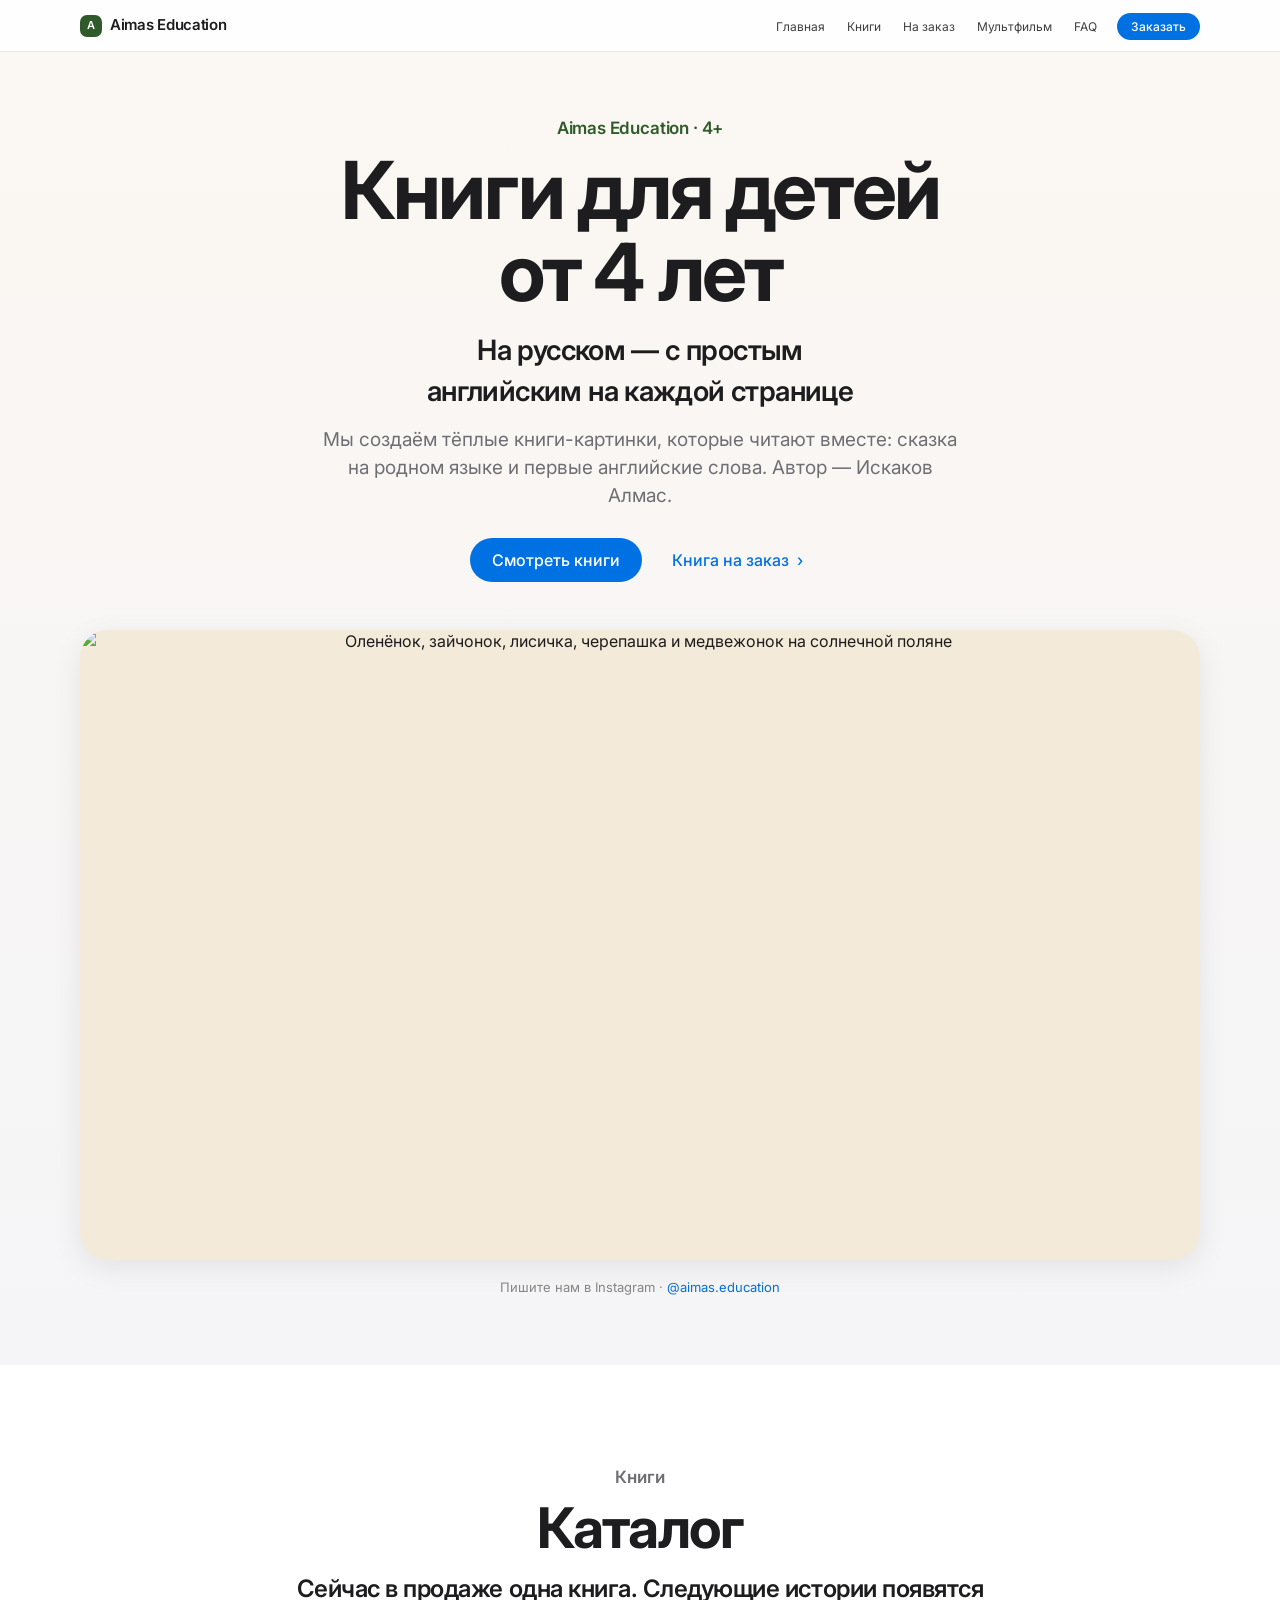
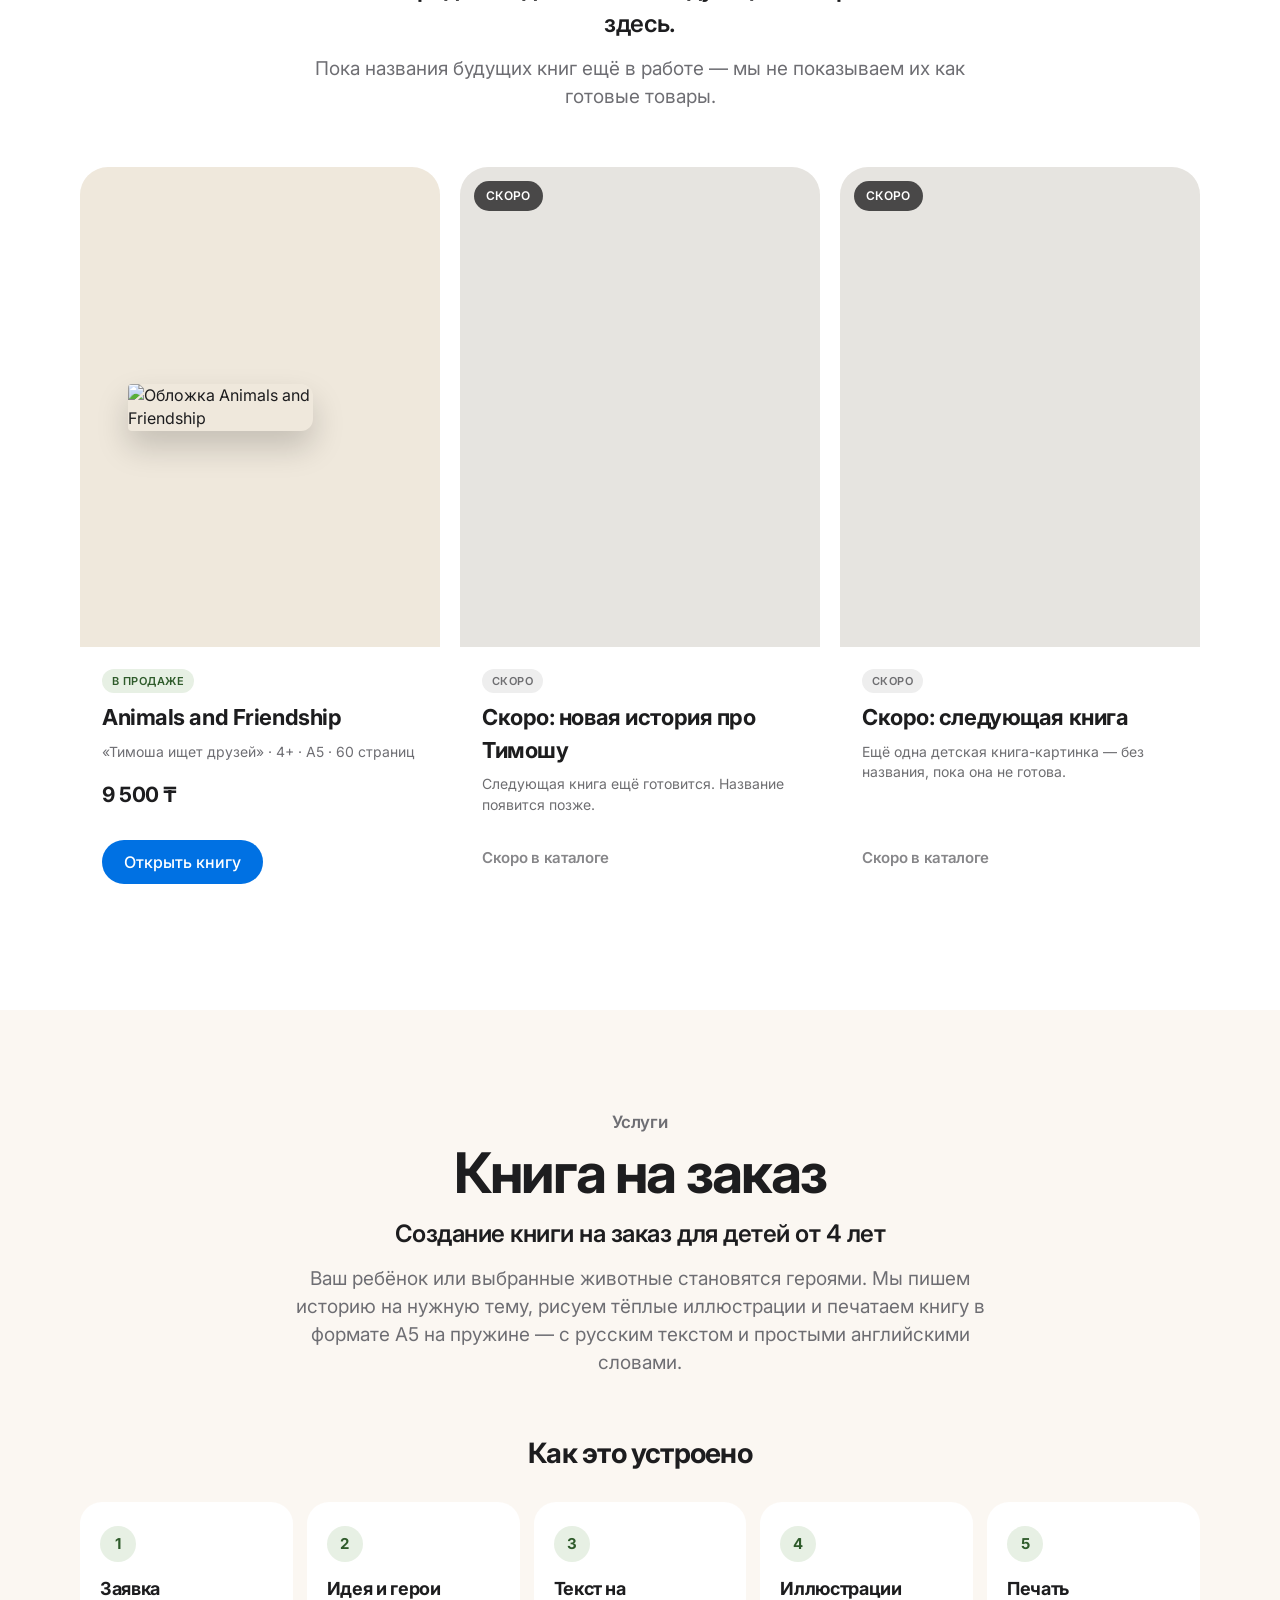
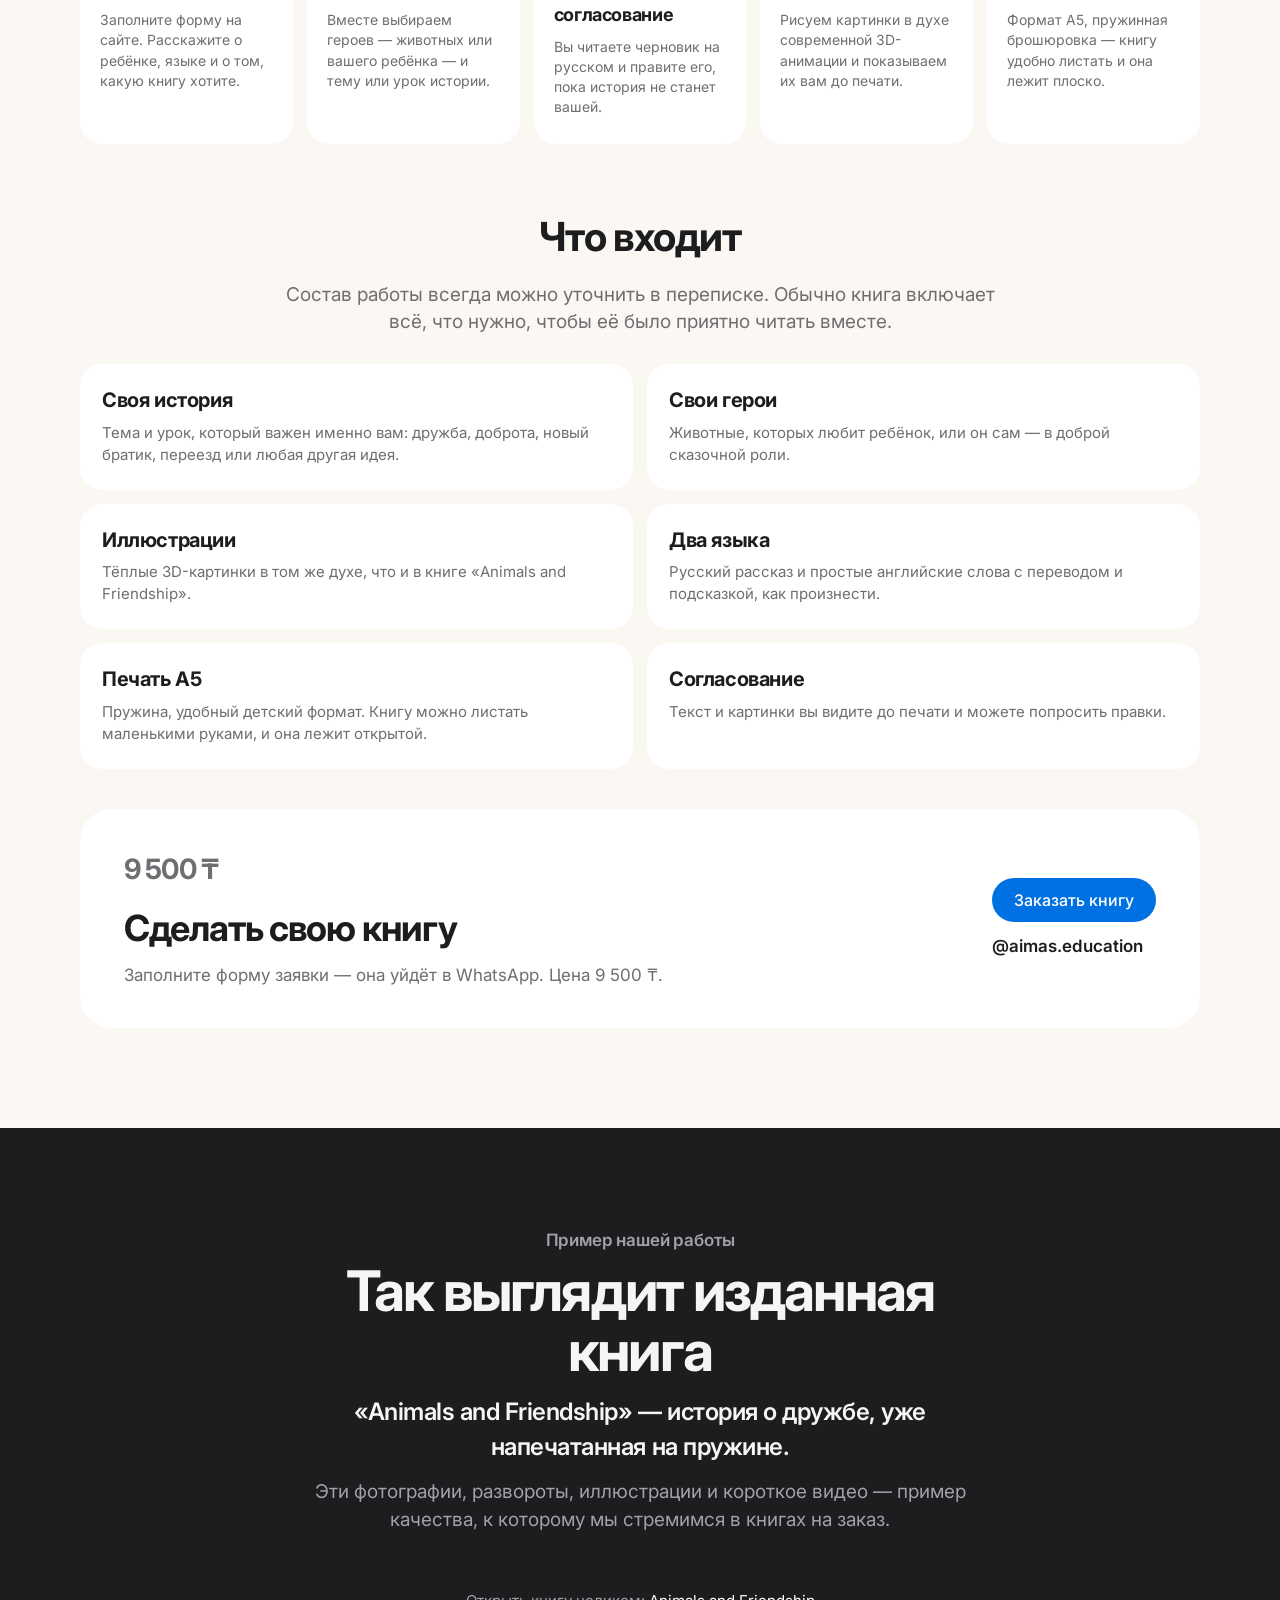
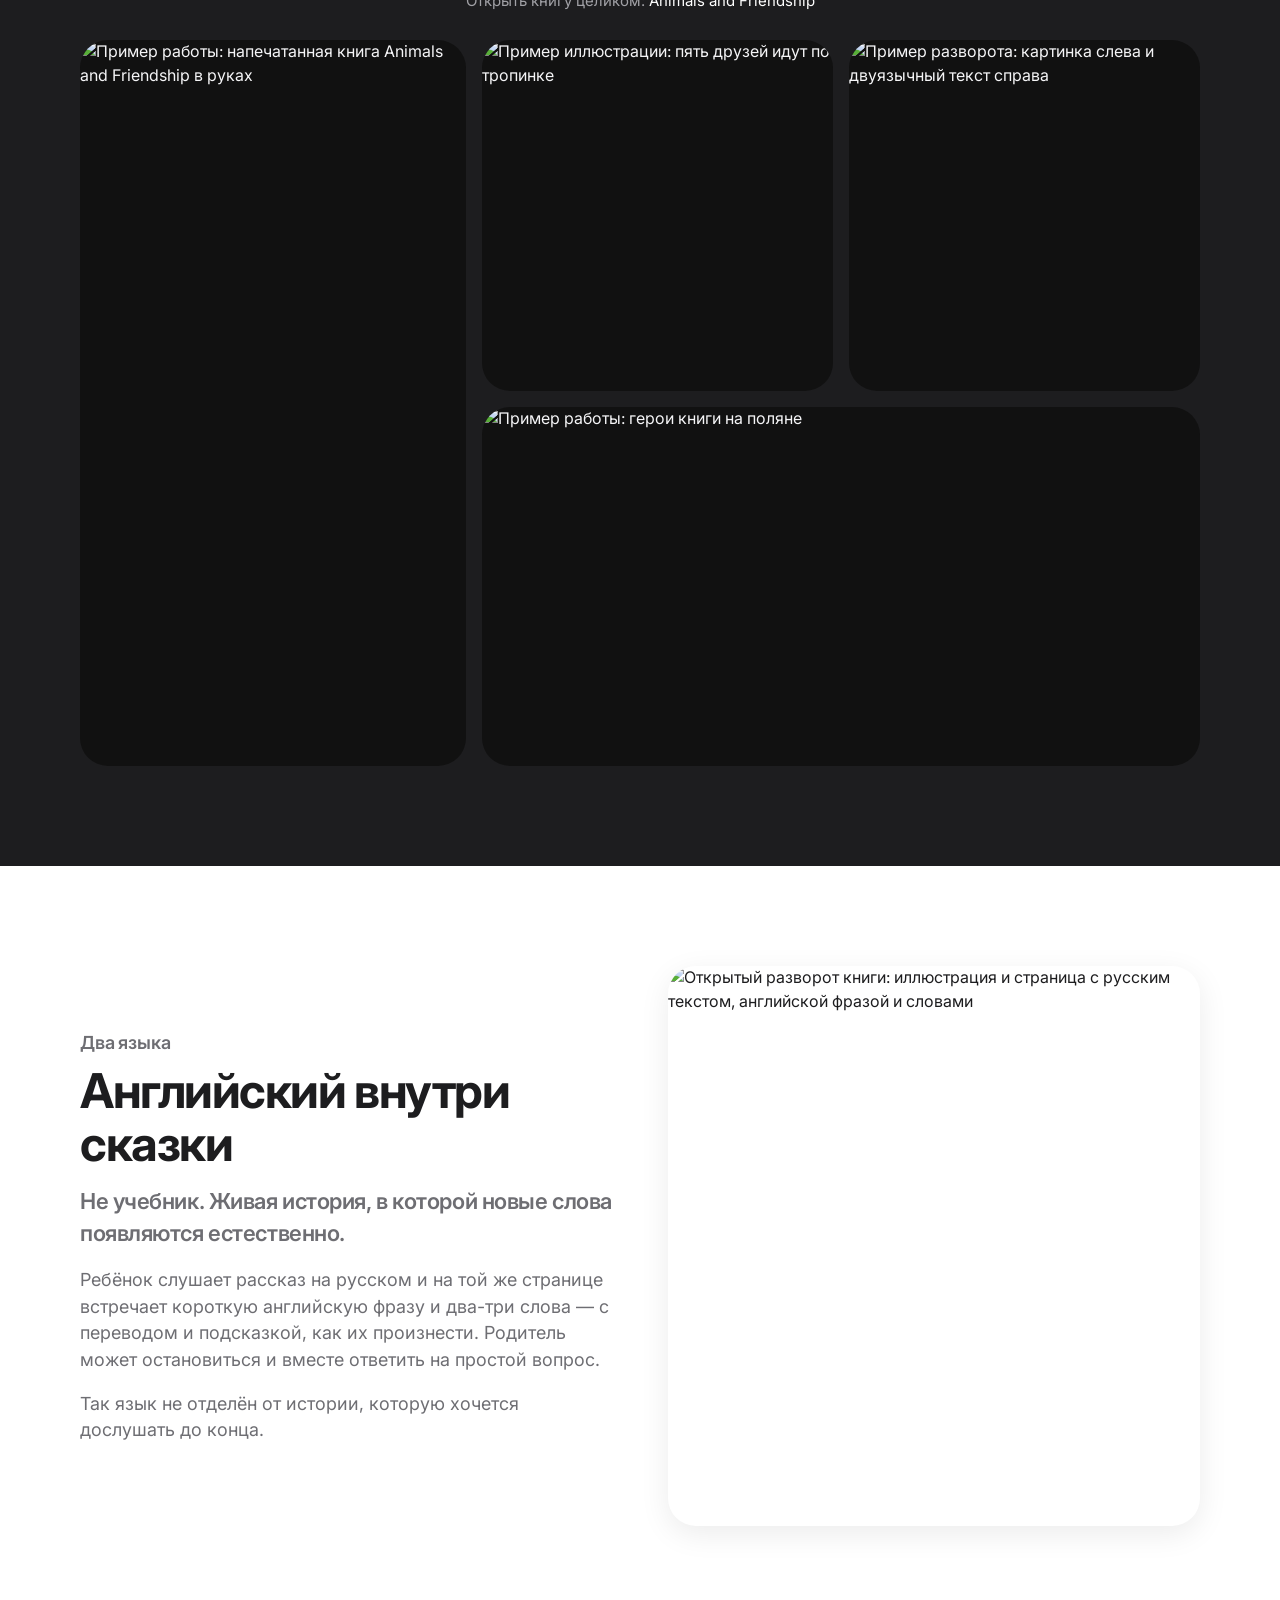
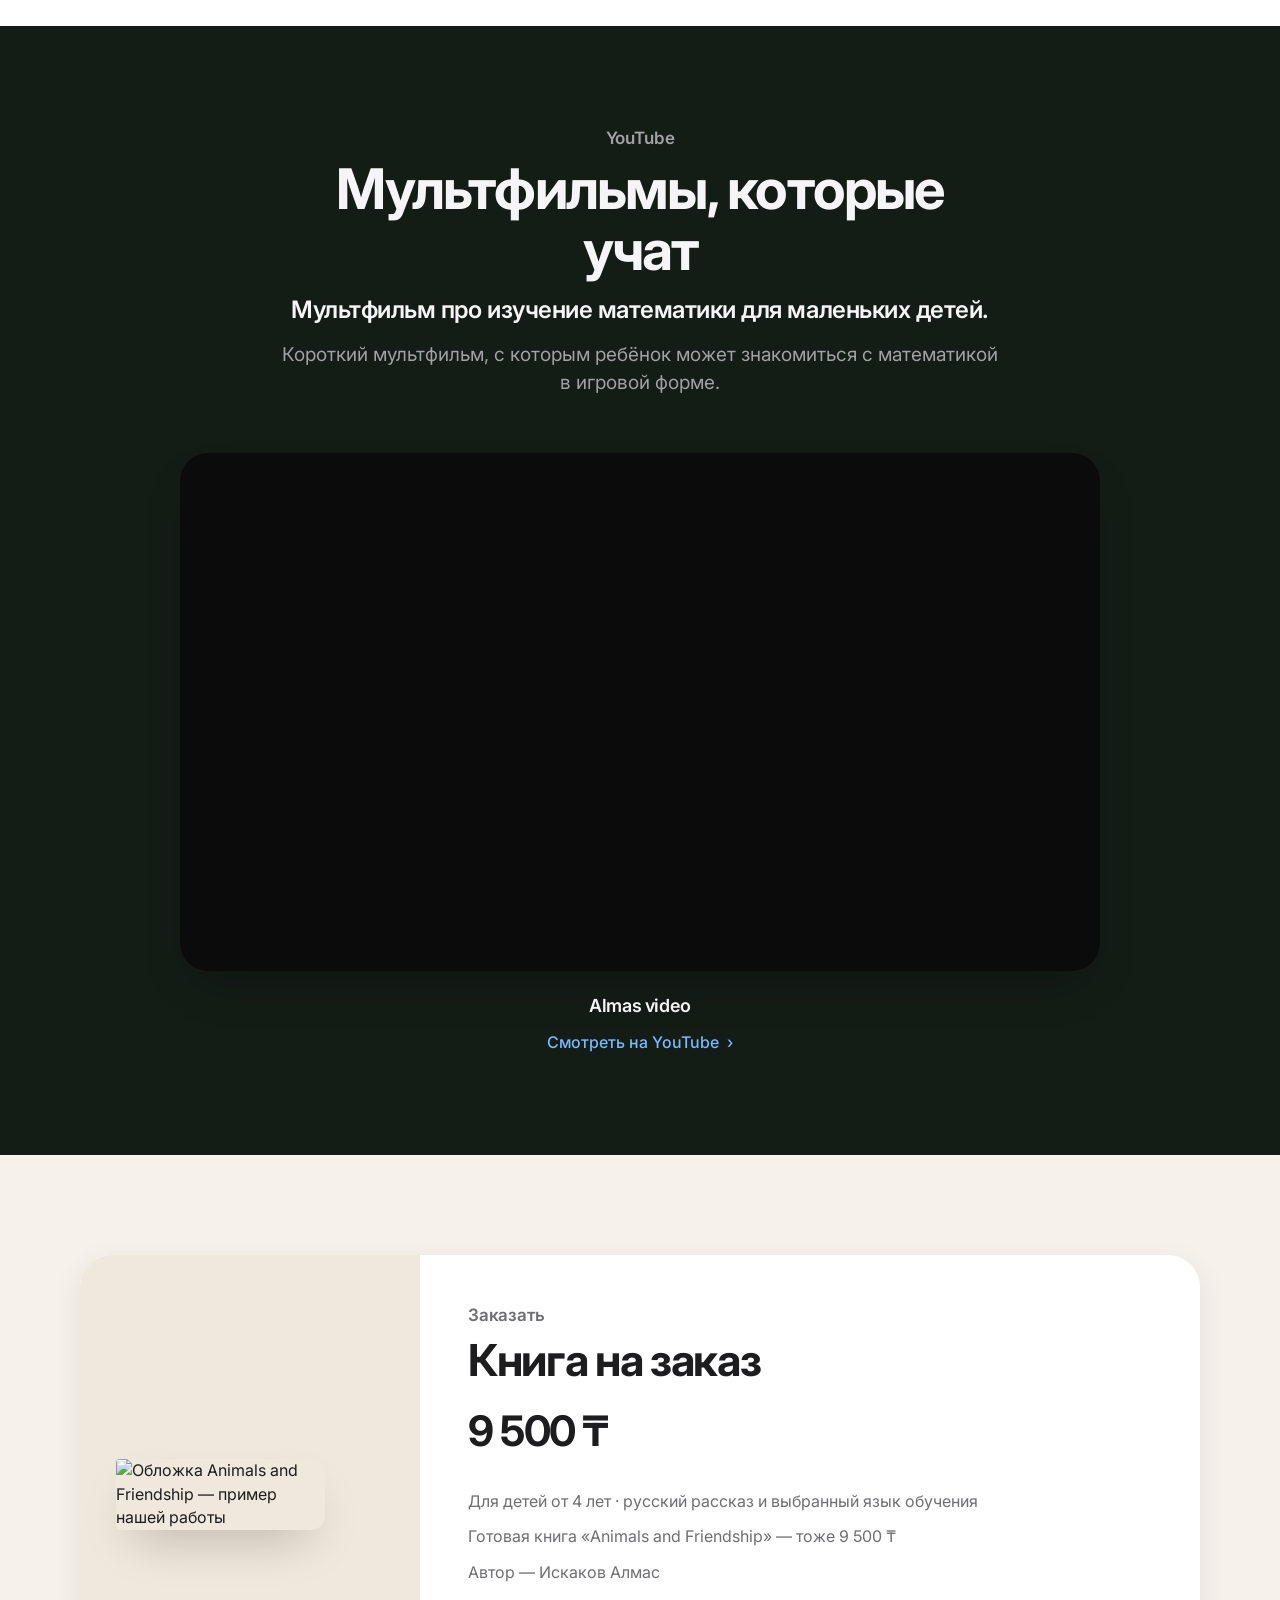
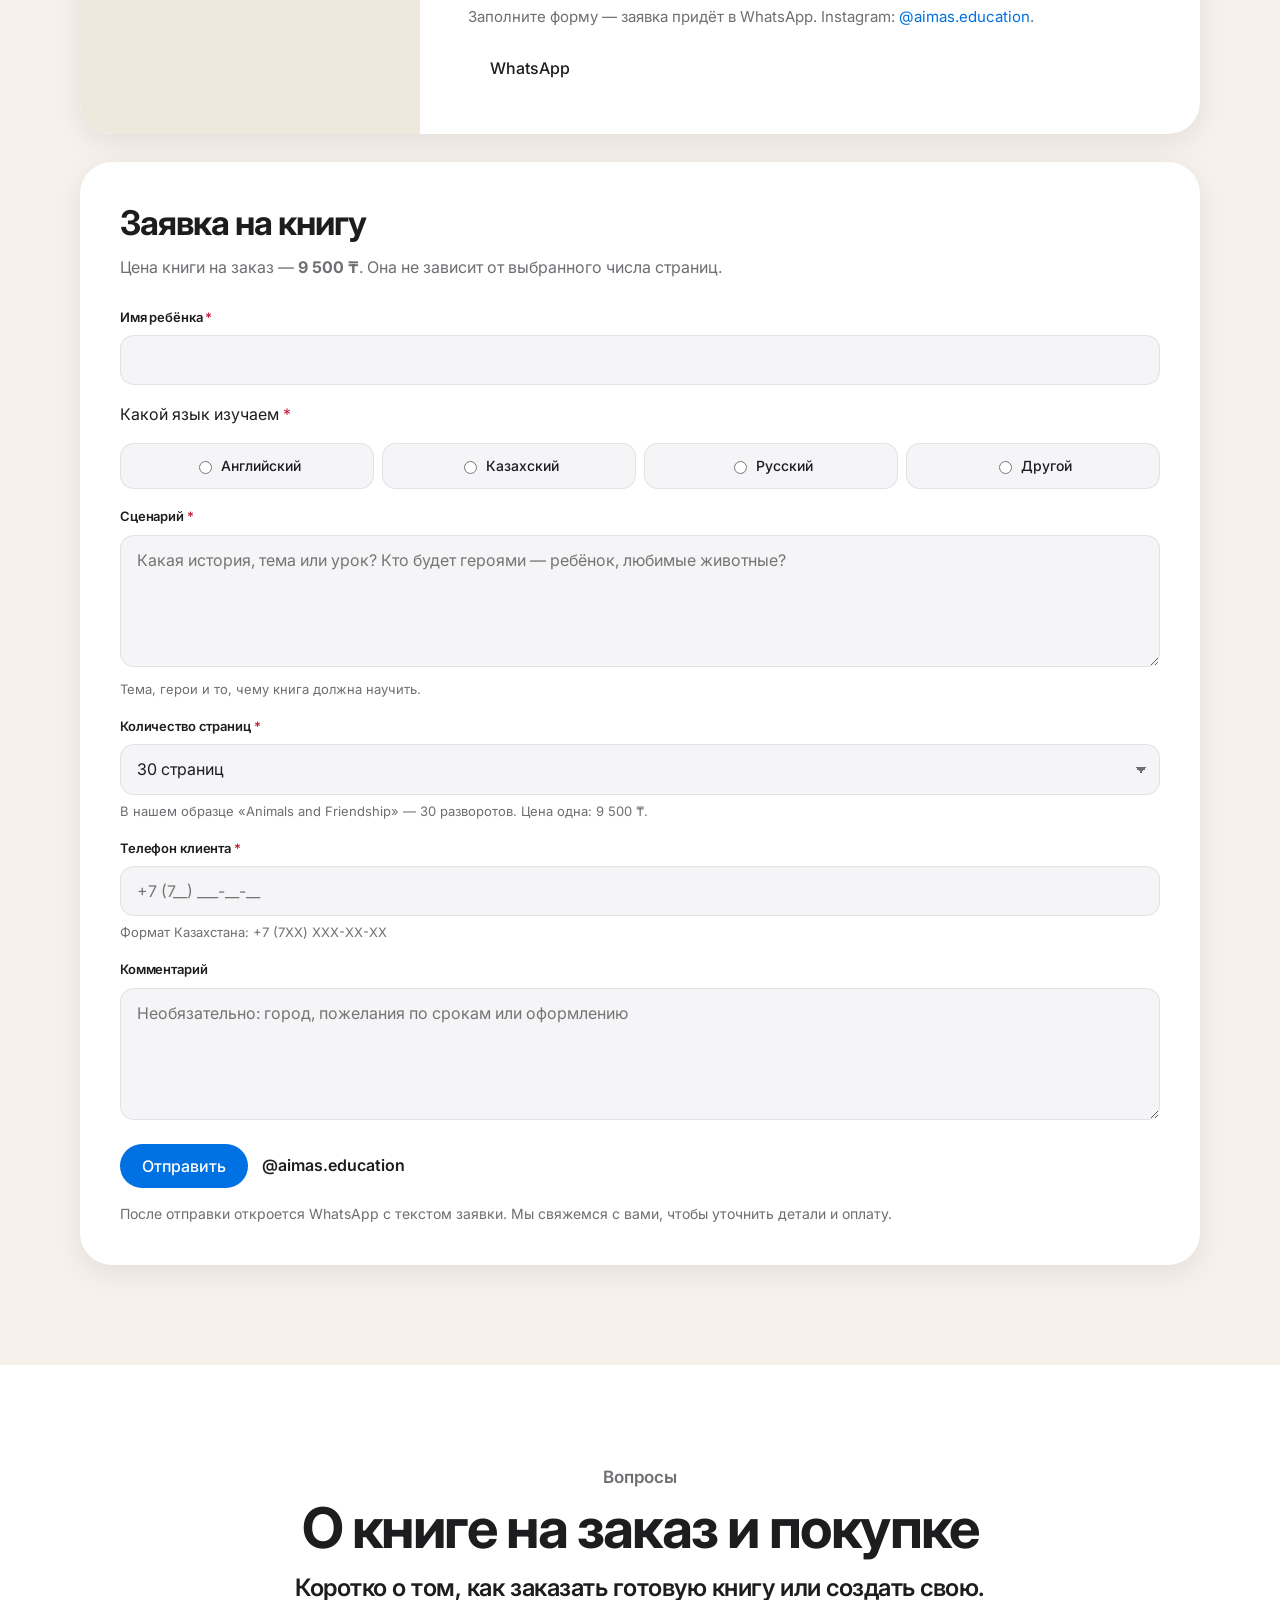
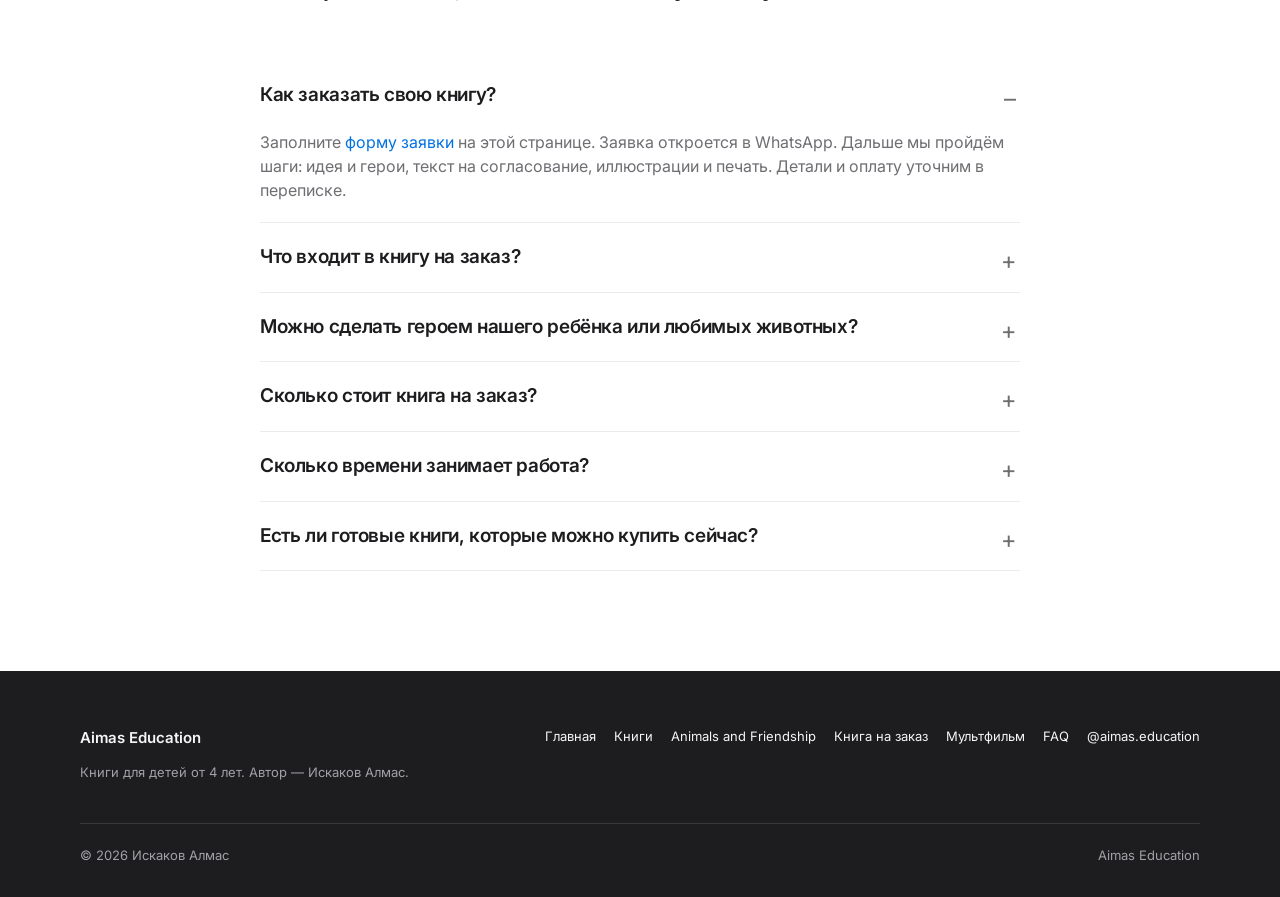
==== index.html @ 51f74dbb "Add site HTML, CSS, JS, README and .nojekyll" ====
<!DOCTYPE html>
<html lang="ru">
<head>
  <meta charset="utf-8">
  <meta name="viewport" content="width=device-width, initial-scale=1">
  <title>Aimas Education — книги для детей от 4 лет</title>
  <meta name="description" content="Aimas Education — детские книги-картинки на русском языке с простым английским. Готовая книга Animals and Friendship и создание книги на заказ для детей от 4 лет. Автор Искаков Алмас.">
  <meta property="og:title" content="Aimas Education — книги для детей от 4 лет">
  <meta property="og:description" content="Тёплые книги-картинки на русском с простыми английскими словами. Автор Искаков Алмас.">
  <meta property="og:image" content="assets/img/home-hero.jpg">
  <meta name="theme-color" content="#fbf7f2">
  <link rel="icon" href="assets/img/favicon-32.png" type="image/png">
  <link rel="apple-touch-icon" href="assets/img/apple-touch.jpg">
  <link rel="preconnect" href="https://fonts.googleapis.com">
  <link rel="preconnect" href="https://fonts.gstatic.com" crossorigin>
  <link href="https://fonts.googleapis.com/css2?family=Inter:wght@400;500;600;700&display=swap" rel="stylesheet">
  <link rel="stylesheet" href="css/styles.css">
</head>
<body class="page-home">
  <a class="skip" href="#main">К содержанию</a>

  <header class="nav" id="nav">
    <div class="nav-inner">
      <a class="logo" href="index.html">
        <span class="logo-mark" aria-hidden="true">A</span>
        Aimas Education
      </a>
      <button class="nav-toggle" type="button" aria-label="Открыть меню" aria-expanded="false">
        <span></span>
      </button>
      <ul class="nav-links">
        <li><a href="index.html">Главная</a></li>
        <li><a href="index.html#books">Книги</a></li>
        <li><a href="index.html#service">На заказ</a></li>
        <li><a href="index.html#cartoons">Мультфильм</a></li>
        <li><a href="index.html#faq">FAQ</a></li>
        <li><a class="nav-cta" href="#order">Заказать</a></li>
      </ul>
    </div>
  </header>

  <main id="main">
    <section class="hero home-hero" id="top">
      <p class="eyebrow">Aimas Education · 4+</p>
      <h1 class="home-hero-title">Книги для детей<br>от 4 лет</h1>
      <p class="hero-sub">На русском — с простым английским на каждой странице</p>
      <p class="hero-lede">
        Мы создаём тёплые книги-картинки, которые читают вместе: сказка на родном языке
        и первые английские слова. Автор — Искаков Алмас.
      </p>
      <div class="btn-row">
        <a class="btn btn-primary" href="#books">Смотреть книги</a>
        <a class="btn btn-ghost" href="#service">Книга на заказ</a>
      </div>
      <div class="home-hero-visual" id="char-video-wrap">
        <video id="video-chars" autoplay muted loop playsinline poster="assets/img/home-hero.jpg" aria-label="Герои наших книг" hidden>
          <source src="assets/video/characters-alive.mp4" type="video/mp4">
        </video>
        <div class="kenburns" id="fallback-chars">
          <picture>
            <source srcset="assets/img/home-hero.webp" type="image/webp">
            <img src="assets/img/home-hero.jpg" width="1600" height="900" alt="Оленёнок, зайчонок, лисичка, черепашка и медвежонок на солнечной поляне">
          </picture>
        </div>
      </div>
      <p class="hero-note">Пишите нам в Instagram · <a data-ig-profile href="https://www.instagram.com/aimas.education/"><span data-ig-handle>@aimas.education</span></a></p>
    </section>

    <section class="band band-white" id="books">
      <div class="wrap">
        <header class="block-head reveal">
          <p class="eyebrow">Книги</p>
          <h2>Каталог</h2>
          <p class="subhead">Сейчас в продаже одна книга. Следующие истории появятся здесь.</p>
          <p class="body">Пока названия будущих книг ещё в работе — мы не показываем их как готовые товары.</p>
        </header>
        <div class="catalog reveal">
          <article class="product">
            <a class="shot" href="books/animals-and-friendship/index.html">
              <picture>
                <source srcset="assets/img/cover-card.webp" type="image/webp">
                <img src="assets/img/cover-card.jpg" alt="Обложка Animals and Friendship">
              </picture>
            </a>
            <div class="info">
              <span class="badge">В продаже</span>
              <h3><a href="books/animals-and-friendship/index.html" style="color:inherit;text-decoration:none">Animals and Friendship</a></h3>
              <p class="muted">«Тимоша ищет друзей» · 4+ · A5 · 60 страниц</p>
              <p class="price" data-price>9 500 ₸</p>
              <a class="btn btn-primary" href="books/animals-and-friendship/index.html">Открыть книгу</a>
            </div>
          </article>
          <article class="product soon">
            <div class="shot">
              <picture>
                <source srcset="assets/img/pages/page_29.webp" type="image/webp">
                <img src="assets/img/pages/page_29.jpg" alt="">
              </picture>
              <span class="soon-stamp">Скоро</span>
            </div>
            <div class="info">
              <span class="badge">Скоро</span>
              <h3>Скоро: новая история про Тимошу</h3>
              <p class="muted">Следующая книга ещё готовится. Название появится позже.</p>
              <p class="price">Скоро в каталоге</p>
            </div>
          </article>
          <article class="product soon">
            <div class="shot">
              <picture>
                <source srcset="assets/img/pages/page_20.webp" type="image/webp">
                <img src="assets/img/pages/page_20.jpg" alt="">
              </picture>
              <span class="soon-stamp">Скоро</span>
            </div>
            <div class="info">
              <span class="badge">Скоро</span>
              <h3>Скоро: следующая книга</h3>
              <p class="muted">Ещё одна детская книга-картинка — без названия, пока она не готова.</p>
              <p class="price">Скоро в каталоге</p>
            </div>
          </article>
        </div>
      </div>
    </section>

    <section class="band band-cream" id="service">
      <div class="wrap">
        <header class="block-head reveal">
          <p class="eyebrow">Услуги</p>
          <h2>Книга на заказ</h2>
          <p class="subhead">Создание книги на заказ для детей от 4 лет</p>
          <p class="body">Ваш ребёнок или выбранные животные становятся героями. Мы пишем историю на нужную тему, рисуем тёплые иллюстрации и печатаем книгу в формате A5 на пружине — с русским текстом и простыми английскими словами.</p>
        </header>

        <h3 class="reveal" style="text-align:center;margin:0 0 28px;font-size:28px;letter-spacing:-.028em">Как это устроено</h3>
        <ol class="steps reveal">
          <li>
            <span class="num">1</span>
            <h3>Заявка</h3>
            <p>Заполните форму на сайте. Расскажите о ребёнке, языке и о том, какую книгу хотите.</p>
          </li>
          <li>
            <span class="num">2</span>
            <h3>Идея и герои</h3>
            <p>Вместе выбираем героев — животных или вашего ребёнка — и тему или урок истории.</p>
          </li>
          <li>
            <span class="num">3</span>
            <h3>Текст на согласование</h3>
            <p>Вы читаете черновик на русском и правите его, пока история не станет вашей.</p>
          </li>
          <li>
            <span class="num">4</span>
            <h3>Иллюстрации</h3>
            <p>Рисуем картинки в духе современной 3D-анимации и показываем их вам до печати.</p>
          </li>
          <li>
            <span class="num">5</span>
            <h3>Печать</h3>
            <p>Формат A5, пружинная брошюровка — книгу удобно листать и она лежит плоско.</p>
          </li>
        </ol>

        <header class="block-head reveal" style="margin-top:64px;margin-bottom:28px">
          <h3 style="margin:0;font-size:clamp(28px,4vw,40px);letter-spacing:-.03em">Что входит</h3>
          <p class="body">Состав работы всегда можно уточнить в переписке. Обычно книга включает всё, что нужно, чтобы её было приятно читать вместе.</p>
        </header>
        <div class="included reveal">
          <article>
            <h3>Своя история</h3>
            <p>Тема и урок, который важен именно вам: дружба, доброта, новый братик, переезд или любая другая идея.</p>
          </article>
          <article>
            <h3>Свои герои</h3>
            <p>Животные, которых любит ребёнок, или он сам — в доброй сказочной роли.</p>
          </article>
          <article>
            <h3>Иллюстрации</h3>
            <p>Тёплые 3D-картинки в том же духе, что и в книге «Animals and Friendship».</p>
          </article>
          <article>
            <h3>Два языка</h3>
            <p>Русский рассказ и простые английские слова с переводом и подсказкой, как произнести.</p>
          </article>
          <article>
            <h3>Печать A5</h3>
            <p>Пружина, удобный детский формат. Книгу можно листать маленькими руками, и она лежит открытой.</p>
          </article>
          <article>
            <h3>Согласование</h3>
            <p>Текст и картинки вы видите до печати и можете попросить правки.</p>
          </article>
        </div>

        <div class="service-cta reveal">
          <div>
            <p class="price" data-custom-price>9 500 ₸</p>
            <h3>Сделать свою книгу</h3>
            <p>Заполните форму заявки — она уйдёт в WhatsApp. Цена <span data-custom-price>9 500 ₸</span>.</p>
          </div>
          <div>
            <a class="btn btn-primary" href="#order">Заказать книгу</a>
            <p class="handle-note" style="margin-top:12px">
              <a class="ig-handle" data-ig-profile href="https://www.instagram.com/aimas.education/"><span data-ig-handle>@aimas.education</span></a>
            </p>
          </div>
        </div>
      </div>
    </section>

    <section class="band band-dark" id="examples">
      <div class="wrap">
        <header class="block-head reveal">
          <p class="eyebrow">Пример нашей работы</p>
          <h2>Так выглядит изданная книга</h2>
          <p class="subhead">«Animals and Friendship» — история о дружбе, уже напечатанная на пружине.</p>
          <p class="body">Эти фотографии, развороты, иллюстрации и короткое видео — пример качества, к которому мы стремимся в книгах на заказ.</p>
        </header>
        <p class="example-note reveal">
          Открыть книгу целиком:
          <a href="books/animals-and-friendship/index.html">Animals and Friendship</a>
        </p>
        <div class="work-grid reveal">
          <figure class="tall">
            <picture>
              <source srcset="assets/img/photos/printed-cover.webp" type="image/webp">
              <img src="assets/img/photos/printed-cover.jpg" alt="Пример работы: напечатанная книга Animals and Friendship в руках">
            </picture>
          </figure>
          <figure class="sq">
            <picture>
              <source srcset="assets/img/pages/page_14.webp" type="image/webp">
              <img src="assets/img/pages/page_14.jpg" alt="Пример иллюстрации: пять друзей идут по тропинке">
            </picture>
          </figure>
          <figure class="sq">
            <picture>
              <source srcset="assets/img/spreads/spread_13.webp" type="image/webp">
              <img src="assets/img/spreads/spread_13.jpg" alt="Пример разворота: картинка слева и двуязычный текст справа">
            </picture>
          </figure>
          <figure class="wide">
            <video id="video-friends" autoplay muted loop playsinline poster="assets/img/pages/page_30.jpg" aria-label="Пример ожившей иллюстрации" hidden>
              <source src="assets/video/friends-wave.mp4" type="video/mp4">
            </video>
            <div class="kenburns" id="fallback-friends">
              <picture>
                <source srcset="assets/img/home-hero.webp" type="image/webp">
                <img src="assets/img/home-hero.jpg" alt="Пример работы: герои книги на поляне">
              </picture>
            </div>
          </figure>
        </div>
      </div>
    </section>

    <section class="band band-white" id="why">
      <div class="wrap split">
        <div class="split-copy reveal">
          <p class="eyebrow">Два языка</p>
          <h2>Английский внутри сказки</h2>
          <p class="subhead">Не учебник. Живая история, в которой новые слова появляются естественно.</p>
          <p>Ребёнок слушает рассказ на русском и на той же странице встречает короткую английскую фразу и два-три слова — с переводом и подсказкой, как их произнести. Родитель может остановиться и вместе ответить на простой вопрос.</p>
          <p>Так язык не отделён от истории, которую хочется дослушать до конца.</p>
        </div>
        <div class="split-visual reveal">
          <picture>
            <source srcset="assets/img/photos/printed-spread.webp" type="image/webp">
            <img src="assets/img/photos/printed-spread.jpg" alt="Открытый разворот книги: иллюстрация и страница с русским текстом, английской фразой и словами">
          </picture>
        </div>
      </div>
    </section>


    <section class="band band-forest" id="cartoons">
      <div class="wrap">
        <header class="block-head reveal">
          <p class="eyebrow">YouTube</p>
          <h2>Мультфильмы, которые учат</h2>
          <p class="subhead">Мультфильм про изучение математики для маленьких детей.</p>
          <p class="body">Короткий мультфильм, с которым ребёнок может знакомиться с математикой в игровой форме.</p>
        </header>
        <div class="yt-frame reveal">
          <iframe
            src="https://www.youtube-nocookie.com/embed/2NZHLDXP0JY"
            title="Almas video"
            allow="accelerometer; autoplay; clipboard-write; encrypted-media; gyroscope; picture-in-picture; web-share"
            allowfullscreen
            loading="lazy"
            referrerpolicy="strict-origin-when-cross-origin"></iframe>
        </div>
        <div class="yt-under reveal">
          <p class="yt-title">Almas video</p>
          <a class="btn btn-ghost" href="https://www.youtube.com/watch?v=2NZHLDXP0JY" target="_blank" rel="noopener noreferrer">Смотреть на YouTube</a>
        </div>
      </div>
    </section>

    <section class="band band-warm" id="order">
      <div class="wrap">
        <div class="order-card reveal">
          <div class="order-cover">
            <picture>
              <source srcset="assets/img/cover.webp" type="image/webp">
              <img src="assets/img/cover.jpg" alt="Обложка Animals and Friendship — пример нашей работы">
            </picture>
          </div>
          <div class="order-body">
            <p class="eyebrow">Заказать</p>
            <h2>Книга на заказ</h2>
            <p class="order-price" data-custom-price>9 500 ₸</p>
            <ul class="order-list">
              <li>Для детей от 4 лет · русский рассказ и выбранный язык обучения</li>
              <li>Готовая книга «Animals and Friendship» — тоже <span data-price>9 500 ₸</span></li>
              <li>Автор — Искаков Алмас</li>
            </ul>
            <p class="handle-note">Заполните форму — заявка придёт в WhatsApp. Instagram: <a data-ig-profile href="https://www.instagram.com/aimas.education/"><span data-ig-handle>@aimas.education</span></a>.</p>
            <div class="opt-contacts" id="opt-contacts"></div>
          </div>
        </div>

        <form class="order-form reveal" id="order-form" novalidate>
          <div class="form-head">
            <h3>Заявка на книгу</h3>
            <p>Цена книги на заказ — <strong data-custom-price>9 500 ₸</strong>. Она не зависит от выбранного числа страниц.</p>
          </div>

          <div class="field">
            <label class="lbl" for="order-child">Имя ребёнка <span class="req">*</span></label>
            <input id="order-child" name="child" type="text" autocomplete="name" required>
            <p class="err">Укажите имя ребёнка</p>
          </div>

          <div class="field">
            <p class="lbl" id="lang-label">Какой язык изучаем <span class="req">*</span></p>
            <div class="lang-opts" role="radiogroup" aria-labelledby="lang-label">
              <label><input type="radio" name="language" value="Английский" required> Английский</label>
              <label><input type="radio" name="language" value="Казахский"> Казахский</label>
              <label><input type="radio" name="language" value="Русский"> Русский</label>
              <label><input type="radio" name="language" value="Другой"> Другой</label>
            </div>
            <p class="err">Выберите язык</p>
            <div id="lang-other-wrap" class="field" style="margin:10px 0 0">
              <label class="lbl" for="order-lang-other">Какой именно язык <span class="req">*</span></label>
              <input id="order-lang-other" name="language_other" type="text">
              <p class="err">Напишите, какой язык изучаем</p>
            </div>
          </div>

          <div class="field">
            <label class="lbl" for="order-script">Сценарий <span class="req">*</span></label>
            <textarea id="order-script" name="script" required placeholder="Какая история, тема или урок? Кто будет героями — ребёнок, любимые животные?"></textarea>
            <p class="hint">Тема, герои и то, чему книга должна научить.</p>
            <p class="err">Расскажите, какую историю вы хотите</p>
          </div>

          <div class="field">
            <label class="lbl" for="order-pages">Количество страниц <span class="req">*</span></label>
            <select id="order-pages" name="pages" required>
              <option value="" disabled>Выберите</option>
              <option value="20">20 страниц</option>
              <option value="30" selected>30 страниц</option>
              <option value="40">40 страниц</option>
            </select>
            <p class="hint">В нашем образце «Animals and Friendship» — 30 разворотов. Цена одна: <span data-custom-price>9 500 ₸</span>.</p>
            <p class="err">Выберите количество страниц</p>
          </div>

          <div class="field">
            <label class="lbl" for="order-phone">Телефон клиента <span class="req">*</span></label>
            <input id="order-phone" name="phone" type="tel" inputmode="tel" autocomplete="tel" placeholder="+7 (7__) ___-__-__" required>
            <p class="hint">Формат Казахстана: +7 (7XX) XXX-XX-XX</p>
            <p class="err">Введите номер в формате +7 (7XX) XXX-XX-XX</p>
          </div>

          <div class="field">
            <label class="lbl" for="order-notes">Комментарий</label>
            <textarea id="order-notes" name="notes" placeholder="Необязательно: город, пожелания по срокам или оформлению"></textarea>
          </div>

          <div class="form-actions">
            <button class="btn btn-primary" type="submit">Отправить</button>
            <a class="ig-handle" data-ig-profile href="https://www.instagram.com/aimas.education/"><span data-ig-handle>@aimas.education</span></a>
          </div>
          <p class="form-note">После отправки откроется WhatsApp с текстом заявки. Мы свяжемся с вами, чтобы уточнить детали и оплату.</p>
        </form>

      </div>
    </section>

    <section class="band band-white" id="faq">
      <div class="wrap">
        <header class="block-head reveal">
          <p class="eyebrow">Вопросы</p>
          <h2>О книге на заказ и покупке</h2>
          <p class="subhead">Коротко о том, как заказать готовую книгу или создать свою.</p>
        </header>
        <div class="faq reveal">
          <div class="faq-item" open>
            <button type="button">Как заказать свою книгу?</button>
            <div class="ans">Заполните <a href="#order">форму заявки</a> на этой странице. Заявка откроется в WhatsApp. Дальше мы пройдём шаги: идея и герои, текст на согласование, иллюстрации и печать. Детали и оплату уточним в переписке.</div>
          </div>
          <div class="faq-item">
            <button type="button">Что входит в книгу на заказ?</button>
            <div class="ans">История на выбранную тему, герои по вашему желанию, иллюстрации в духе современной 3D-анимации, русский текст с простыми английскими словами и печать в формате A5 на пружине. Точный состав работы уточним в переписке.</div>
          </div>
          <div class="faq-item">
            <button type="button">Можно сделать героем нашего ребёнка или любимых животных?</button>
            <div class="ans">Да. Героями могут быть выбранные животные или сам ребёнок — в доброй сказочной роли. Тему и урок истории тоже выбираете вы.</div>
          </div>
          <div class="faq-item">
            <button type="button">Сколько стоит книга на заказ?</button>
            <div class="ans">Книга на заказ стоит <span data-custom-price>9 500 ₸</span>. Готовая книга «Animals and Friendship» — тоже <span data-price>9 500 ₸</span>.</div>
          </div>
          <div class="faq-item">
            <button type="button">Сколько времени занимает работа?</button>
            <div class="ans">Сроки зависят от истории и количества иллюстраций. Мы не называем общую цифру заранее — обсудим их в переписке, когда будет понятна заявка.</div>
          </div>
          <div class="faq-item">
            <button type="button">Есть ли готовые книги, которые можно купить сейчас?</button>
            <div class="ans">Да. Сейчас в продаже «Animals and Friendship» / «Тимоша ищет друзей» — <span data-price>9 500 ₸</span>. Это двуязычная книга-картинка для детей от 4 лет. <a href="books/animals-and-friendship/index.html">Открыть страницу книги</a>.</div>
          </div>
        </div>
      </div>
    </section>
  </main>

  <footer class="footer">
    <div class="wrap">
      <div class="footer-top">
        <div>
          <div class="footer-brand">Aimas Education</div>
          <p>Книги для детей от 4 лет. Автор — Искаков Алмас.</p>
        </div>
        <nav>
          <a href="index.html">Главная</a>
          <a href="index.html#books">Книги</a>
          <a href="books/animals-and-friendship/index.html">Animals and Friendship</a>
          <a href="index.html#service">Книга на заказ</a>
          <a href="index.html#cartoons">Мультфильм</a>
          <a href="index.html#faq">FAQ</a>
          <a data-ig-profile href="https://www.instagram.com/aimas.education/"><span data-ig-handle>@aimas.education</span></a>
        </nav>
      </div>
      <div class="footer-bottom">
        <span>© 2026 Искаков Алмас</span>
        <span>Aimas Education</span>
      </div>
    </div>
  </footer>

  <div class="buybar">
    <div>
      <span class="s">Книга на заказ</span>
      <span class="p" data-custom-price>9 500 ₸</span>
    </div>
    <a class="btn btn-primary" href="#order">Заказать</a>
  </div>

  <script src="js/main.js"></script>
</body>
</html>
---- css/styles.css ----
/* Animals and Friendship — Almas Books
   Apple-inspired editorial layout */

:root {
  --bg: #f5f5f7;
  --bg-white: #ffffff;
  --bg-warm: #f6f1ea;
  --bg-cream: #fbf7f2;
  --bg-dark: #1d1d1f;
  --bg-forest: #141c16;
  --bg-elev: #2a2a2d;
  --text: #1d1d1f;
  --text-2: #6e6e73;
  --text-3: #86868b;
  --inv: #f5f5f7;
  --inv-2: #a1a1a6;
  --blue: #0071e3;
  --blue-h: #0077ed;
  --green: #2f5b2b;
  --green-soft: #e7f0e4;
  --terra: #b4532a;
  --gold: #c4923a;
  --line: rgba(0,0,0,.08);
  --line-inv: rgba(255,255,255,.12);
  --shadow: 0 22px 50px -18px rgba(0,0,0,.28);
  --shadow-soft: 0 8px 30px rgba(0,0,0,.08);
  --r-xl: 28px;
  --r-l: 22px;
  --r-m: 16px;
  --nav-h: 52px;
  --wrap: 1120px;
  --wrap-n: 980px;
  --font: -apple-system, BlinkMacSystemFont, "Inter", "Segoe UI", Roboto, Helvetica, Arial, sans-serif;
  --ease: cubic-bezier(.22,1,.36,1);
}

*, *::before, *::after { box-sizing: border-box; }
html { scroll-behavior: smooth; scroll-padding-top: calc(var(--nav-h) + 10px); }
@media (prefers-reduced-motion: reduce) {
  html { scroll-behavior: auto; }
  .reveal { opacity: 1 !important; transform: none !important; transition: none !important; }
  .kenburns img { animation: none !important; }
}
html, body { margin: 0; padding: 0; }
body {
  font-family: var(--font);
  color: var(--text);
  background: var(--bg);
  line-height: 1.47;
  -webkit-font-smoothing: antialiased;
  text-rendering: optimizeLegibility;
}
img, video { max-width: 100%; display: block; }
button, a { -webkit-tap-highlight-color: transparent; }
a { color: var(--blue); text-decoration: none; }
a:hover { text-decoration: underline; }

.skip {
  position: absolute; left: -999px; top: 0;
  background: #000; color: #fff; padding: 8px 16px; z-index: 200;
}
.skip:focus { left: 12px; top: 12px; }

.wrap {
  width: min(var(--wrap), calc(100% - 40px));
  margin: 0 auto;
}
.wrap-n { width: min(var(--wrap-n), calc(100% - 40px)); margin: 0 auto; }

/* ---------- Nav ---------- */
.nav {
  position: sticky; top: 0; z-index: 50;
  height: var(--nav-h);
  display: flex; align-items: center;
  backdrop-filter: saturate(180%) blur(20px);
  -webkit-backdrop-filter: saturate(180%) blur(20px);
  background: rgba(255,255,255,.86);
  border-bottom: 1px solid var(--line);
}
.nav-inner {
  width: min(1120px, calc(100% - 32px));
  margin: 0 auto;
  display: flex; align-items: center; gap: 18px;
}
.logo {
  display: flex; align-items: center; gap: 8px;
  color: var(--text); text-decoration: none; font-weight: 600;
  letter-spacing: -.02em; font-size: 15px;
}
.logo:hover { text-decoration: none; opacity: .7; }
.logo-mark {
  width: 22px; height: 22px; border-radius: 7px;
  background: var(--green); color: #fff;
  display: grid; place-items: center; font-size: 11px;
}
.nav-links {
  display: flex; align-items: center; gap: 2px;
  margin-left: auto; list-style: none; padding: 0;
}
.nav-links a {
  color: var(--text); text-decoration: none;
  font-size: 12px; padding: 6px 10px; border-radius: 980px;
  opacity: .85;
}
.nav-links a:hover { background: rgba(0,0,0,.05); text-decoration: none; opacity: 1; }
.nav-cta {
  margin-left: 8px;
  background: var(--blue); color: #fff !important;
  padding: 6px 14px !important; font-weight: 500;
  opacity: 1 !important;
}
.nav-cta:hover { background: var(--blue-h); }
.nav-toggle {
  display: none; margin-left: auto;
  width: 36px; height: 36px; border: 0; background: transparent;
  border-radius: 10px; cursor: pointer;
}
.nav-toggle span, .nav-toggle span::before, .nav-toggle span::after {
  display: block; width: 16px; height: 1.5px; background: var(--text); position: relative;
}
.nav-toggle span::before, .nav-toggle span::after {
  content: ""; position: absolute; left: 0;
}
.nav-toggle span::before { top: -5px; }
.nav-toggle span::after { top: 5px; }

/* ---------- Buttons ---------- */
[hidden] { display: none !important; }
.btn {
  display: inline-flex; align-items: center; justify-content: center; gap: 8px;
  height: 44px; padding: 0 22px; border-radius: 980px;
  font: 500 16px/1 var(--font); border: 0; cursor: pointer;
  text-decoration: none !important; transition: background .2s var(--ease), transform .2s var(--ease);
}
.btn-primary { background: var(--blue); color: #fff; }
.btn-primary:hover { background: var(--blue-h); }
.btn-ghost {
  background: transparent; color: var(--blue);
  padding: 0 8px; height: auto;
}
.btn-ghost::after { content: " ›"; }
.btn-light { background: #fff; color: var(--text); }
.btn-light:hover { background: #f0f0f2; }
.btn-row { display: flex; flex-wrap: wrap; align-items: center; gap: 14px 22px; }

/* ---------- Hero ---------- */
.hero {
  background: linear-gradient(180deg, #fbf7f2 0%, #f5f5f7 100%);
  padding: 56px 0 32px;
  text-align: center;
}
.eyebrow {
  font-size: 17px; font-weight: 600; color: var(--text-2);
  letter-spacing: -.01em; margin: 0 0 8px;
}
.hero .eyebrow { color: var(--green); }
.hero-title {
  margin: 0;
  font-size: clamp(40px, 7vw, 80px);
  font-weight: 700; letter-spacing: -.035em; line-height: .95;
}
.hero-title .line-a { display: block; color: var(--green); }
.hero-title .line-and {
  display: inline-block; font-weight: 500; font-size: .38em;
  letter-spacing: .18em; text-transform: uppercase;
  color: var(--green); vertical-align: middle; margin: 0 .35em;
}
.hero-title .line-f {
  display: block; color: var(--terra);
  font-weight: 600; font-style: italic; letter-spacing: -.03em;
}
.hero-sub {
  margin: 18px auto 0;
  font-size: clamp(19px, 2.4vw, 28px);
  font-weight: 600; letter-spacing: -.022em; color: var(--text);
  max-width: 16em;
}
.hero-lede {
  margin: 14px auto 0;
  max-width: 34em;
  font-size: 19px; color: var(--text-2); font-weight: 400;
}
.hero-meta {
  margin: 22px 0 0;
  display: flex; justify-content: center; flex-wrap: wrap; gap: 8px 10px;
}
.pill {
  display: inline-flex; align-items: center; gap: 6px;
  background: #fff; border: 1px solid var(--line);
  border-radius: 980px; padding: 6px 12px;
  font-size: 13px; color: var(--text-2); font-weight: 500;
}
.pill strong { color: var(--text); font-weight: 600; }
.hero .btn-row { justify-content: center; margin-top: 28px; }
.hero-cover {
  margin: 48px auto 0;
  width: min(420px, 78vw);
  filter: drop-shadow(var(--shadow));
}
.hero-cover img {
  width: 100%; height: auto; border-radius: 6px 18px 18px 6px;
}
.hero-note {
  margin: 18px auto 28px;
  font-size: 13px; color: var(--text-3);
}

/* ---------- Bands ---------- */
.band { padding: 100px 0; }
.band-sm { padding: 72px 0; }
.band-dark { background: var(--bg-dark); color: var(--inv); }
.band-forest { background: var(--bg-forest); color: var(--inv); }
.band-warm { background: var(--bg-warm); }
.band-white { background: var(--bg-white); }
.band-cream { background: var(--bg-cream); }

.block-head { text-align: center; margin: 0 auto 56px; max-width: 720px; }
.block-head h2, .h-display {
  margin: 0;
  font-size: clamp(36px, 5.4vw, 56px);
  font-weight: 700; letter-spacing: -.032em; line-height: 1.08;
}
.block-head .subhead {
  margin: 12px 0 0;
  font-size: clamp(19px, 2.2vw, 24px);
  font-weight: 600; letter-spacing: -.02em; color: var(--text);
}
.band-dark .block-head .subhead,
.band-forest .block-head .subhead { color: var(--inv); }
.block-head .body, .lede {
  margin: 14px auto 0;
  font-size: 19px; line-height: 1.47; color: var(--text-2);
  max-width: 38em;
}
.band-dark .block-head .body,
.band-dark .lede,
.band-forest .block-head .body,
.band-forest .lede { color: var(--inv-2); }
.band-dark .eyebrow, .band-forest .eyebrow { color: var(--inv-2); }

/* ---------- Photos ---------- */
.photo-grid {
  display: grid; grid-template-columns: 1fr 1fr; gap: 20px;
}
.photo-card {
  border-radius: var(--r-xl); overflow: hidden;
  background: #111; aspect-ratio: 4/5;
}
.photo-card img {
  width: 100%; height: 100%; object-fit: cover; object-position: center 30%;
}
.photo-caption {
  text-align: center; margin: 18px auto 0;
  color: var(--inv-2); font-size: 14px;
}

/* ---------- Story split ---------- */
.split {
  display: grid; grid-template-columns: 1fr 1fr; gap: 56px; align-items: center;
}
.split-copy h2 {
  margin: 8px 0 0;
  font-size: clamp(32px, 4vw, 48px);
  font-weight: 700; letter-spacing: -.03em; line-height: 1.1;
}
.split-copy .subhead {
  margin: 14px 0 0;
  font-size: 22px; font-weight: 600; letter-spacing: -.02em;
}
.split-copy p { color: var(--text-2); font-size: 18px; }
.split-visual img {
  width: 100%; height: 560px; object-fit: cover; object-position: center 32%;
  border-radius: var(--r-xl);
  box-shadow: var(--shadow-soft);
}
.split-visual.lift img { box-shadow: var(--shadow); }

/* ---------- Characters ---------- */
.char-hero {
  border-radius: var(--r-xl); overflow: hidden;
  background: #f3ead9; margin-bottom: 36px;
  aspect-ratio: 16/9;
}
.char-hero { position: relative; }
.char-hero img, .char-hero video, .char-hero .kenburns, .char-hero .kenburns img {
  width: 100%; height: 100%; object-fit: cover; object-position: center 70%;
}
.char-grid {
  display: grid;
  grid-template-columns: repeat(3, 1fr);
  gap: 18px;
}
.char-card {
  background: var(--bg-white);
  border-radius: var(--r-l);
  overflow: hidden;
  box-shadow: 0 1px 0 var(--line);
}
.char-card img {
  width: 100%; aspect-ratio: 4/5; object-fit: cover;
}
.char-card .pad { padding: 16px 18px 20px; }
.char-card h3 { margin: 0; font-size: 22px; letter-spacing: -.02em; }
.char-card .who { margin: 2px 0 8px; color: var(--terra); font-size: 13px; font-weight: 600; }
.char-card p { margin: 0; color: var(--text-2); font-size: 14px; line-height: 1.45; }

/* ---------- Gallery / look inside ---------- */
.viewer {
  background: var(--bg-white);
  border-radius: var(--r-xl);
  padding: 28px 28px 22px;
  box-shadow: var(--shadow-soft);
}
.viewer-toolbar {
  display: flex; align-items: center; justify-content: space-between;
  gap: 12px; margin-bottom: 18px; flex-wrap: wrap;
}
.seg {
  display: inline-flex; background: var(--bg); border-radius: 980px; padding: 3px;
}
.seg button {
  border: 0; background: transparent; height: 34px; padding: 0 14px;
  border-radius: 980px; font: 500 13px var(--font); color: var(--text-2); cursor: pointer;
}
.seg button[aria-pressed="true"] { background: #fff; color: var(--text); box-shadow: 0 1px 3px rgba(0,0,0,.08); }
.viewer-count { font-size: 13px; color: var(--text-2); font-variant-numeric: tabular-nums; }

.stage {
  position: relative;
  display: grid; place-items: center;
  min-height: 420px;
  background: #f3eee8;
  border-radius: 18px;
  overflow: hidden;
}
.stage img {
  max-height: 640px; width: auto; max-width: 100%;
  margin: 0 auto; cursor: zoom-in;
}
.stage.is-spread img { width: 100%; max-height: none; }
.nav-arrow {
  position: absolute; top: 50%; transform: translateY(-50%);
  width: 44px; height: 44px; border-radius: 50%;
  border: 0; background: rgba(255,255,255,.92);
  box-shadow: 0 4px 16px rgba(0,0,0,.12);
  cursor: pointer; font-size: 22px; color: var(--text);
  display: grid; place-items: center;
}
.nav-arrow:hover { background: #fff; }
.nav-arrow.prev { left: 14px; }
.nav-arrow.next { right: 14px; }

.viewer-caption { padding: 22px 8px 4px; text-align: center; }
.viewer-caption .ru {
  margin: 0; font-size: 20px; font-weight: 600; letter-spacing: -.02em; line-height: 1.35;
}
.viewer-caption .en {
  margin: 8px 0 0; color: var(--blue); font-size: 16px;
}
.vocab {
  display: flex; flex-wrap: wrap; justify-content: center; gap: 8px;
  margin: 16px 0 0; padding: 0;
}
.vocab li {
  list-style: none;
  background: var(--green-soft);
  border-radius: 12px; padding: 8px 12px;
  font-size: 13px; color: var(--text);
}
.vocab li strong { display: block; font-size: 14px; }
.vocab .tr { color: var(--text-2); }
.ask {
  margin: 14px auto 0; display: inline-flex; gap: 8px; align-items: center;
  background: #e8f1fb; color: #1d4e89; border-radius: 980px;
  padding: 8px 14px; font-size: 14px; font-weight: 500;
}

.thumbs {
  display: flex; gap: 8px; overflow-x: auto;
  padding: 18px 2px 6px; scroll-snap-type: x mandatory;
  -webkit-overflow-scrolling: touch;
}
.thumbs button {
  flex: 0 0 64px; padding: 0; border: 2px solid transparent;
  border-radius: 10px; overflow: hidden; cursor: pointer; background: #eee;
  scroll-snap-align: start;
}
.thumbs button[aria-current="true"] { border-color: var(--blue); }
.thumbs img { width: 64px; height: 84px; object-fit: cover; }

/* ---------- Video ---------- */
.video-frame {
  width: min(720px, calc(100% - 40px));
  margin: 0 auto;
  border-radius: var(--r-xl); overflow: hidden;
  background: #0b0b0c;
  box-shadow: var(--shadow);
  aspect-ratio: 3/4;
}
.video-frame.is-wide { width: min(1120px, calc(100% - 40px)); aspect-ratio: 16/9; }
.video-frame video, .video-frame .kenburns {
  width: 100%; height: 100%; object-fit: cover;
}
.kenburns { overflow: hidden; }
.kenburns img {
  width: 100%; height: 100%; object-fit: cover;
  animation: kb 18s var(--ease) infinite alternate;
}
@keyframes kb {
  from { transform: scale(1) translate(0,0); }
  to { transform: scale(1.1) translate(-2%, -1%); }
}

/* ---------- Bento ---------- */
.bento {
  display: grid;
  grid-template-columns: repeat(3, 1fr);
  gap: 16px;
}
.tile {
  background: var(--bg-white);
  border-radius: var(--r-xl);
  padding: 32px 28px 28px;
  overflow: hidden;
  position: relative;
}
.tile-lg { }
.tile h3 {
  margin: 0 0 8px;
  font-size: 28px; letter-spacing: -.028em; font-weight: 700;
}
.tile p { margin: 0; color: var(--text-2); font-size: 16px; }
.tile .icon {
  width: 40px; height: 40px; border-radius: 12px;
  display: grid; place-items: center;
  background: var(--green-soft); color: var(--green);
  font-size: 20px; margin-bottom: 16px;
}
.tile.t-blue .icon { background: #e8f1fb; color: var(--blue); }
.tile.t-gold .icon { background: #f8efd8; color: #8a6a1f; }
.tile.t-terra .icon { background: #f8e8e0; color: var(--terra); }

/* ---------- Learn strip ---------- */
.learn-chips {
  display: flex; flex-wrap: wrap; justify-content: center; gap: 10px;
  margin-top: 28px;
}
.learn-chips span {
  background: rgba(255,255,255,.08);
  border: 1px solid var(--line-inv);
  color: var(--inv);
  border-radius: 14px; padding: 12px 16px;
  font-size: 15px;
}
.learn-chips b { color: #fff; }
.learn-chips i { font-style: normal; color: var(--inv-2); }

/* ---------- Catalog ---------- */
.catalog {
  display: grid; grid-template-columns: repeat(3, 1fr); gap: 20px;
}
.product {
  background: var(--bg-white);
  border-radius: var(--r-xl);
  overflow: hidden;
  display: flex; flex-direction: column;
}
.product .shot {
  background: #efe8dc; aspect-ratio: 3/4;
  display: grid; place-items: center; padding: 28px;
}
.product .shot img {
  width: 70%; border-radius: 4px 12px 12px 4px;
  box-shadow: 0 16px 32px rgba(0,0,0,.18);
}
.product .info { padding: 22px 22px 26px; display: flex; flex-direction: column; gap: 8px; flex: 1; }
.product h3 { margin: 0; font-size: 22px; letter-spacing: -.02em; }
.product .muted { color: var(--text-2); font-size: 14px; margin: 0; }
.product .price { font-size: 21px; font-weight: 700; letter-spacing: -.02em; margin-top: auto; padding-top: 10px; }
.product .btn { align-self: flex-start; }
.badge {
  display: inline-flex; align-self: flex-start;
  font-size: 11px; font-weight: 600; letter-spacing: .04em; text-transform: uppercase;
  background: var(--green-soft); color: var(--green);
  border-radius: 980px; padding: 4px 10px; white-space: nowrap; width: max-content;
}
.soon {
  position: relative; filter: saturate(.55);
}
.soon .shot { background: #e8e4dc; }
.soon .shot img { filter: grayscale(.15); opacity: .7; }
.soon-overlay {
  position: absolute; inset: 0; display: grid; place-items: center;
  background: rgba(251,247,242,.08);
  pointer-events: none;
}
.soon .badge { background: #eee; color: var(--text-2); }
.soon .price { color: var(--text-3); font-weight: 600; font-size: 15px; }
.shot { position: relative; }
.soon-stamp {
  position: absolute; top: 14px; left: 14px;
  background: rgba(29,29,31,.78); color: #fff;
  border-radius: 980px; padding: 6px 12px;
  font-size: 12px; font-weight: 600; letter-spacing: .03em;
  text-transform: uppercase; white-space: nowrap;
}

/* ---------- Order ---------- */
.order-card {
  display: grid; grid-template-columns: 340px 1fr;
  gap: 0; background: var(--bg-white);
  border-radius: 32px; overflow: hidden;
  box-shadow: var(--shadow-soft);
}
.order-cover {
  background: #efe8dc; display: grid; place-items: center; padding: 36px;
}
.order-cover img {
  width: 78%; border-radius: 4px 14px 14px 4px;
  box-shadow: var(--shadow);
}
.order-body { padding: 48px 48px 44px; }
.order-body h2 {
  margin: 0; font-size: clamp(32px, 4vw, 44px);
  letter-spacing: -.03em; line-height: 1.1;
}
.order-price {
  margin: 16px 0 0;
  font-size: 42px; font-weight: 700; letter-spacing: -.035em;
}
.order-list {
  margin: 22px 0 0; padding: 0; list-style: none; color: var(--text-2);
}
.order-list li { padding: 6px 0 6px 0; font-size: 16px; }
.order-actions { margin-top: 28px; display: flex; flex-wrap: wrap; gap: 12px; align-items: center; }
.ig-handle {
  display: inline-flex; align-items: center; gap: 8px;
  font-weight: 600; color: var(--text); text-decoration: none;
}
.ig-handle:hover { text-decoration: underline; }
.handle-note { margin: 16px 0 0; color: var(--text-2); font-size: 15px; }
.opt-contacts { margin-top: 18px; display: flex; gap: 10px; flex-wrap: wrap; }
.opt-contacts:empty { display: none; }

/* ---------- FAQ ---------- */
.faq { max-width: 760px; margin: 0 auto; }
.faq-item {
  border-bottom: 1px solid var(--line);
}
.faq-item button {
  width: 100%; text-align: left; background: none; border: 0;
  padding: 22px 36px 22px 0; cursor: pointer;
  font: 600 19px/1.3 var(--font); letter-spacing: -.02em; color: var(--text);
  position: relative;
}
.faq-item button::after {
  content: "+"; position: absolute; right: 4px; top: 22px;
  font-weight: 400; color: var(--text-2); font-size: 24px;
}
.faq-item[open] button::after { content: "–"; }
.faq-item .ans {
  display: none; padding: 0 8px 20px 0;
  color: var(--text-2); font-size: 16px; line-height: 1.5;
}
.faq-item[open] .ans { display: block; }

/* ---------- Footer ---------- */
.footer {
  background: var(--bg-dark); color: var(--inv-2);
  padding: 56px 0 32px; font-size: 13px;
}
.footer-top {
  display: flex; justify-content: space-between; gap: 32px; flex-wrap: wrap;
  border-bottom: 1px solid var(--line-inv); padding-bottom: 28px; margin-bottom: 22px;
}
.footer a { color: var(--inv); text-decoration: none; }
.footer a:hover { text-decoration: underline; }
.footer-brand { color: var(--inv); font-weight: 600; font-size: 15px; }
.footer nav { display: flex; flex-wrap: wrap; gap: 8px 18px; }
.footer-bottom { display: flex; justify-content: space-between; gap: 16px; flex-wrap: wrap; }

/* ---------- Reveal ---------- */
.reveal {
  opacity: 0; transform: translateY(24px);
  transition: opacity .8s var(--ease), transform .8s var(--ease);
}
.reveal.in { opacity: 1; transform: none; }

/* ---------- Lightbox ---------- */
.lb {
  position: fixed; inset: 0; background: rgba(0,0,0,.84);
  display: none; align-items: center; justify-content: center;
  z-index: 80; padding: 24px;
}
.lb.open { display: flex; }
.lb img { max-width: 92vw; max-height: 92vh; border-radius: 8px; }
.lb-close {
  position: absolute; top: 16px; right: 18px;
  width: 40px; height: 40px; border: 0; border-radius: 50%;
  background: rgba(255,255,255,.15); color: #fff; font-size: 22px; cursor: pointer;
}

/* ---------- Mobile buy bar ---------- */
.buybar {
  display: none;
  position: fixed; left: 12px; right: 12px; bottom: 12px; z-index: 40;
  background: rgba(29,29,31,.92);
  backdrop-filter: blur(16px);
  color: #fff; border-radius: 18px;
  padding: 10px 10px 10px 18px;
  align-items: center; justify-content: space-between; gap: 12px;
  box-shadow: 0 10px 30px rgba(0,0,0,.25);
}
.buybar .p { font-weight: 700; letter-spacing: -.02em; }
.buybar .s { display: block; font-size: 11px; color: #bbb; font-weight: 400; }

/* ---------- Responsive ---------- */
@media (max-width: 980px) {
  .bento { grid-template-columns: 1fr 1fr; }
  .tile-lg { grid-column: 1 / -1; grid-row: auto; }
  .catalog { grid-template-columns: 1fr 1fr; }
  .catalog .product:first-child { grid-column: 1 / -1; }
  .catalog .product:first-child .shot { aspect-ratio: 16/10; }
  .catalog .product:first-child .shot img { width: auto; height: 86%; }
  .order-card { grid-template-columns: 1fr; }
  .order-cover { padding: 28px 28px 8px; }
  .order-cover img { width: 220px; }
  .order-body { padding: 28px 24px 32px; }
  .split { grid-template-columns: 1fr; gap: 28px; }
  .char-grid { grid-template-columns: 1fr 1fr; }
  .photo-grid { gap: 12px; }
  .band { padding: 72px 0; }
}
@media (max-width: 720px) {
  .nav-links { display: none; }
  .nav.open .nav-links {
    display: flex; flex-direction: column; align-items: stretch;
    position: absolute; top: var(--nav-h); left: 0; right: 0;
    background: rgba(251,251,253,.96);
    backdrop-filter: blur(16px);
    padding: 12px 20px 20px; border-bottom: 1px solid var(--line);
    gap: 2px;
  }
  .nav.open .nav-links a { padding: 12px 10px; font-size: 16px; }
  .nav.open .nav-cta { margin: 8px 0 0; text-align: center; }
  .nav-toggle { display: grid; place-items: center; }
  .hero { padding: 36px 0 16px; }
  .hero-lede { font-size: 17px; }
  .photo-grid { grid-template-columns: 1fr; }
  .photo-card { aspect-ratio: 3/4; }
  .char-grid { grid-template-columns: 1fr 1fr; }
  .bento, .catalog { grid-template-columns: 1fr; }
  .catalog .product:first-child { grid-column: auto; }
  .catalog .product:first-child .shot { aspect-ratio: 3/4; }
  .catalog .product:first-child .shot img { width: 70%; height: auto; }
  .viewer { padding: 16px 12px 14px; }
  .stage { min-height: 320px; }
  .nav-arrow { width: 36px; height: 36px; }
  .nav-arrow.prev { left: 8px; }
  .nav-arrow.next { right: 8px; }
  .buybar { display: flex; }
  body { padding-bottom: 84px; }
  .wrap, .wrap-n { width: min(var(--wrap), calc(100% - 28px)); }
}
@media (max-width: 420px) {
  .hero-title { font-size: 38px; }
  .btn { height: 42px; font-size: 15px; }
}


/* ---------- Longer logo ---------- */
.logo { white-space: nowrap; }
@media (max-width: 900px) {
  .nav-links { display: none; }
  .nav.open .nav-links {
    display: flex; flex-direction: column; align-items: stretch;
    position: absolute; top: var(--nav-h); left: 0; right: 0;
    background: rgba(255,255,255,.96);
    backdrop-filter: blur(16px);
    padding: 12px 20px 20px; border-bottom: 1px solid var(--line);
    gap: 2px;
  }
  .nav.open .nav-links a { padding: 12px 10px; font-size: 16px; }
  .nav.open .nav-cta { margin: 8px 0 0; text-align: center; }
  .nav-toggle { display: grid; place-items: center; }
}

/* ---------- Home hero ---------- */
.home-hero { padding: 64px 0 40px; }
.home-hero-title {
  margin: 0;
  font-size: clamp(42px, 7vw, 80px);
  font-weight: 700; letter-spacing: -.035em; line-height: 1.02;
  color: var(--text);
}
.home-hero-visual {
  margin: 48px auto 0;
  width: min(1120px, calc(100% - 40px));
  border-radius: var(--r-xl); overflow: hidden;
  background: #f3ead9;
  aspect-ratio: 16/9;
  box-shadow: var(--shadow-soft);
  position: relative;
}
.home-hero-visual video,
.home-hero-visual .kenburns,
.home-hero-visual img {
  width: 100%; height: 100%; object-fit: cover; object-position: center 70%;
}

/* ---------- Steps ---------- */
.steps {
  display: grid;
  grid-template-columns: repeat(5, 1fr);
  gap: 14px;
  list-style: none; margin: 0; padding: 0;
}
.steps li {
  background: var(--bg-white);
  border-radius: var(--r-l);
  padding: 24px 20px 26px;
}
.steps .num {
  display: grid; place-items: center;
  width: 36px; height: 36px; border-radius: 50%;
  background: var(--green-soft); color: var(--green);
  font-weight: 700; font-size: 15px; margin-bottom: 14px;
}
.steps h3 {
  margin: 0 0 8px;
  font-size: 18px; letter-spacing: -.02em;
}
.steps p { margin: 0; color: var(--text-2); font-size: 14px; line-height: 1.45; }

/* ---------- Included ---------- */
.included {
  display: grid;
  grid-template-columns: 1fr 1fr;
  gap: 14px;
  margin-top: 8px;
}
.included article {
  background: var(--bg-white);
  border-radius: var(--r-l);
  padding: 22px 22px 24px;
}
.included h3 { margin: 0 0 6px; font-size: 20px; letter-spacing: -.02em; }
.included p { margin: 0; color: var(--text-2); font-size: 15px; }

/* ---------- Example work ---------- */
.example-note {
  text-align: center;
  margin: 0 auto 28px;
  font-size: 15px; color: var(--inv-2);
}
.example-note a { color: #fff; }
.work-grid {
  display: grid;
  grid-template-columns: 1.1fr 1fr 1fr;
  gap: 16px;
}
.work-grid figure {
  margin: 0; border-radius: var(--r-xl); overflow: hidden; background: #111;
}
.work-grid img, .work-grid video {
  width: 100%; height: 100%; object-fit: cover;
}
.work-grid .tall { grid-row: span 2; aspect-ratio: auto; min-height: 420px; }
.work-grid .tall img { object-position: center 30%; }
.work-grid .sq { aspect-ratio: 1; }
.work-grid .wide { grid-column: 2 / -1; aspect-ratio: 16/8; }

/* ---------- Service CTA strip ---------- */
.service-cta {
  margin-top: 40px;
  background: var(--bg-white);
  border-radius: 32px;
  padding: 40px 44px;
  display: flex; align-items: center; justify-content: space-between;
  gap: 24px; flex-wrap: wrap;
}
.service-cta h3 {
  margin: 0;
  font-size: clamp(26px, 3vw, 36px);
  letter-spacing: -.03em;
}
.service-cta p { margin: 8px 0 0; color: var(--text-2); font-size: 17px; }
.service-cta .price {
  font-size: 28px; font-weight: 700; letter-spacing: -.03em; margin: 0 0 12px;
}

@media (max-width: 980px) {
  .steps { grid-template-columns: 1fr 1fr; }
  .work-grid { grid-template-columns: 1fr 1fr; }
  .work-grid .tall { grid-row: auto; min-height: 0; aspect-ratio: 3/4; }
  .work-grid .wide { grid-column: 1 / -1; }
}
@media (max-width: 720px) {
  .home-hero { padding: 40px 0 20px; }
  .home-hero-visual { width: min(1120px, calc(100% - 28px)); }
  .steps { grid-template-columns: 1fr; }
  .included { grid-template-columns: 1fr; }
  .work-grid { grid-template-columns: 1fr; }
  .work-grid .wide { grid-column: auto; }
  .service-cta { padding: 28px 22px; }
}

.product a.shot { text-decoration: none; color: inherit; }
.work-grid .kenburns,
.work-grid .kenburns img { width: 100%; height: 100%; object-fit: cover; display: block; }
.nav-inner { position: relative; }

/* ---------- YouTube embed ---------- */
.yt-frame {
  width: min(920px, 100%);
  margin: 0 auto;
  aspect-ratio: 16/9;
  border-radius: var(--r-xl);
  overflow: hidden;
  background: #0b0b0c url("../assets/img/youtube-poster.jpg") center/cover no-repeat;
  box-shadow: var(--shadow);
}
.yt-frame iframe {
  width: 100%; height: 100%; border: 0; display: block;
}
.yt-under {
  text-align: center;
  margin: 22px auto 0;
}
.yt-under .yt-title {
  margin: 0 0 12px;
  color: var(--inv);
  font-size: 18px; font-weight: 600; letter-spacing: -.02em;
}
.band-forest .btn-ghost,
.band-dark .btn-ghost { color: #7ab8ff; }

/* ---------- Order form ---------- */
.order-form {
  background: var(--bg-white);
  border-radius: 32px;
  padding: 36px 40px 40px;
  box-shadow: var(--shadow-soft);
  margin-top: 28px;
}
.order-form .form-head { margin-bottom: 28px; }
.order-form .form-head h3 {
  margin: 0;
  font-size: clamp(26px, 3vw, 34px);
  letter-spacing: -.03em;
}
.order-form .form-head p { margin: 8px 0 0; color: var(--text-2); font-size: 16px; }
.field { margin: 0 0 18px; }
.field label.lbl {
  display: block;
  font-size: 13px; font-weight: 600; letter-spacing: -.01em;
  margin: 0 0 8px;
}
.field .req { color: #c41e3a; }
.field input[type="text"],
.field input[type="tel"],
.field select,
.field textarea {
  width: 100%;
  border: 1px solid var(--line);
  background: var(--bg);
  border-radius: 14px;
  padding: 13px 16px;
  font: 16px/1.4 var(--font);
  color: var(--text);
  outline: none;
  appearance: none;
  -webkit-appearance: none;
}
.field select {
  background-image: linear-gradient(45deg, transparent 50%, #6e6e73 50%),
    linear-gradient(135deg, #6e6e73 50%, transparent 50%);
  background-position: calc(100% - 18px) 50%, calc(100% - 12px) 50%;
  background-size: 6px 6px, 6px 6px;
  background-repeat: no-repeat;
  padding-right: 36px;
}
.field textarea { min-height: 132px; resize: vertical; }
.field input:focus,
.field select:focus,
.field textarea:focus { border-color: var(--blue); background: #fff; }
.field .hint { margin: 7px 0 0; font-size: 13px; color: var(--text-2); }
.field .err { margin: 7px 0 0; font-size: 13px; color: #c41e3a; display: none; }
.field.invalid .err { display: block; }
.field.invalid input,
.field.invalid select,
.field.invalid textarea { border-color: #c41e3a; }
.lang-opts {
  display: grid;
  grid-template-columns: repeat(4, 1fr);
  gap: 8px;
}
.lang-opts label {
  display: flex; align-items: center; justify-content: center;
  gap: 6px; margin: 0;
  border: 1px solid var(--line);
  background: var(--bg);
  border-radius: 14px;
  padding: 12px 8px;
  font-size: 14px; font-weight: 500;
  cursor: pointer;
}
.lang-opts input { accent-color: var(--blue); }
.lang-opts label:has(input:checked) {
  border-color: var(--blue);
  background: #e8f1fb;
}
#lang-other-wrap { display: none; margin-top: 10px; }
.form-actions { display: flex; flex-wrap: wrap; gap: 14px; align-items: center; margin-top: 8px; }
.form-note { margin: 16px 0 0; color: var(--text-2); font-size: 14px; }

/* Success modal */
.success-modal {
  position: fixed; inset: 0; z-index: 90;
  display: none; align-items: center; justify-content: center;
  padding: 20px;
  background: rgba(0,0,0,.48);
  backdrop-filter: blur(12px);
}
.success-modal.open { display: flex; }
.success-card {
  background: #fff;
  color: var(--text);
  width: min(440px, 100%);
  max-height: calc(100vh - 40px);
  overflow: auto;
  border-radius: 28px;
  padding: 32px 28px 28px;
  box-shadow: var(--shadow);
  text-align: center;
}
.success-card h3 {
  margin: 0;
  font-size: 28px; letter-spacing: -.03em;
}
.success-card .success-lead { margin: 10px 0 0; color: var(--text-2); font-size: 15px; line-height: 1.45; }
.success-sum {
  margin: 18px 0 0;
  font-size: 36px; font-weight: 700; letter-spacing: -.035em;
}
.success-summary {
  text-align: left;
  margin: 18px 0 0;
  padding: 0;
  list-style: none;
  font-size: 14px;
  color: var(--text-2);
}
.success-summary li { padding: 5px 0; border-bottom: 1px solid var(--line); }
.success-summary b { color: var(--text); font-weight: 600; }
.success-actions { margin-top: 22px; display: flex; flex-direction: column; gap: 10px; align-items: center; }
.success-close {
  border: 0; background: transparent; color: var(--blue);
  font: 500 15px var(--font); cursor: pointer;
}

@media (max-width: 720px) {
  .order-form { padding: 24px 18px 28px; }
  .lang-opts { grid-template-columns: 1fr 1fr; }
}
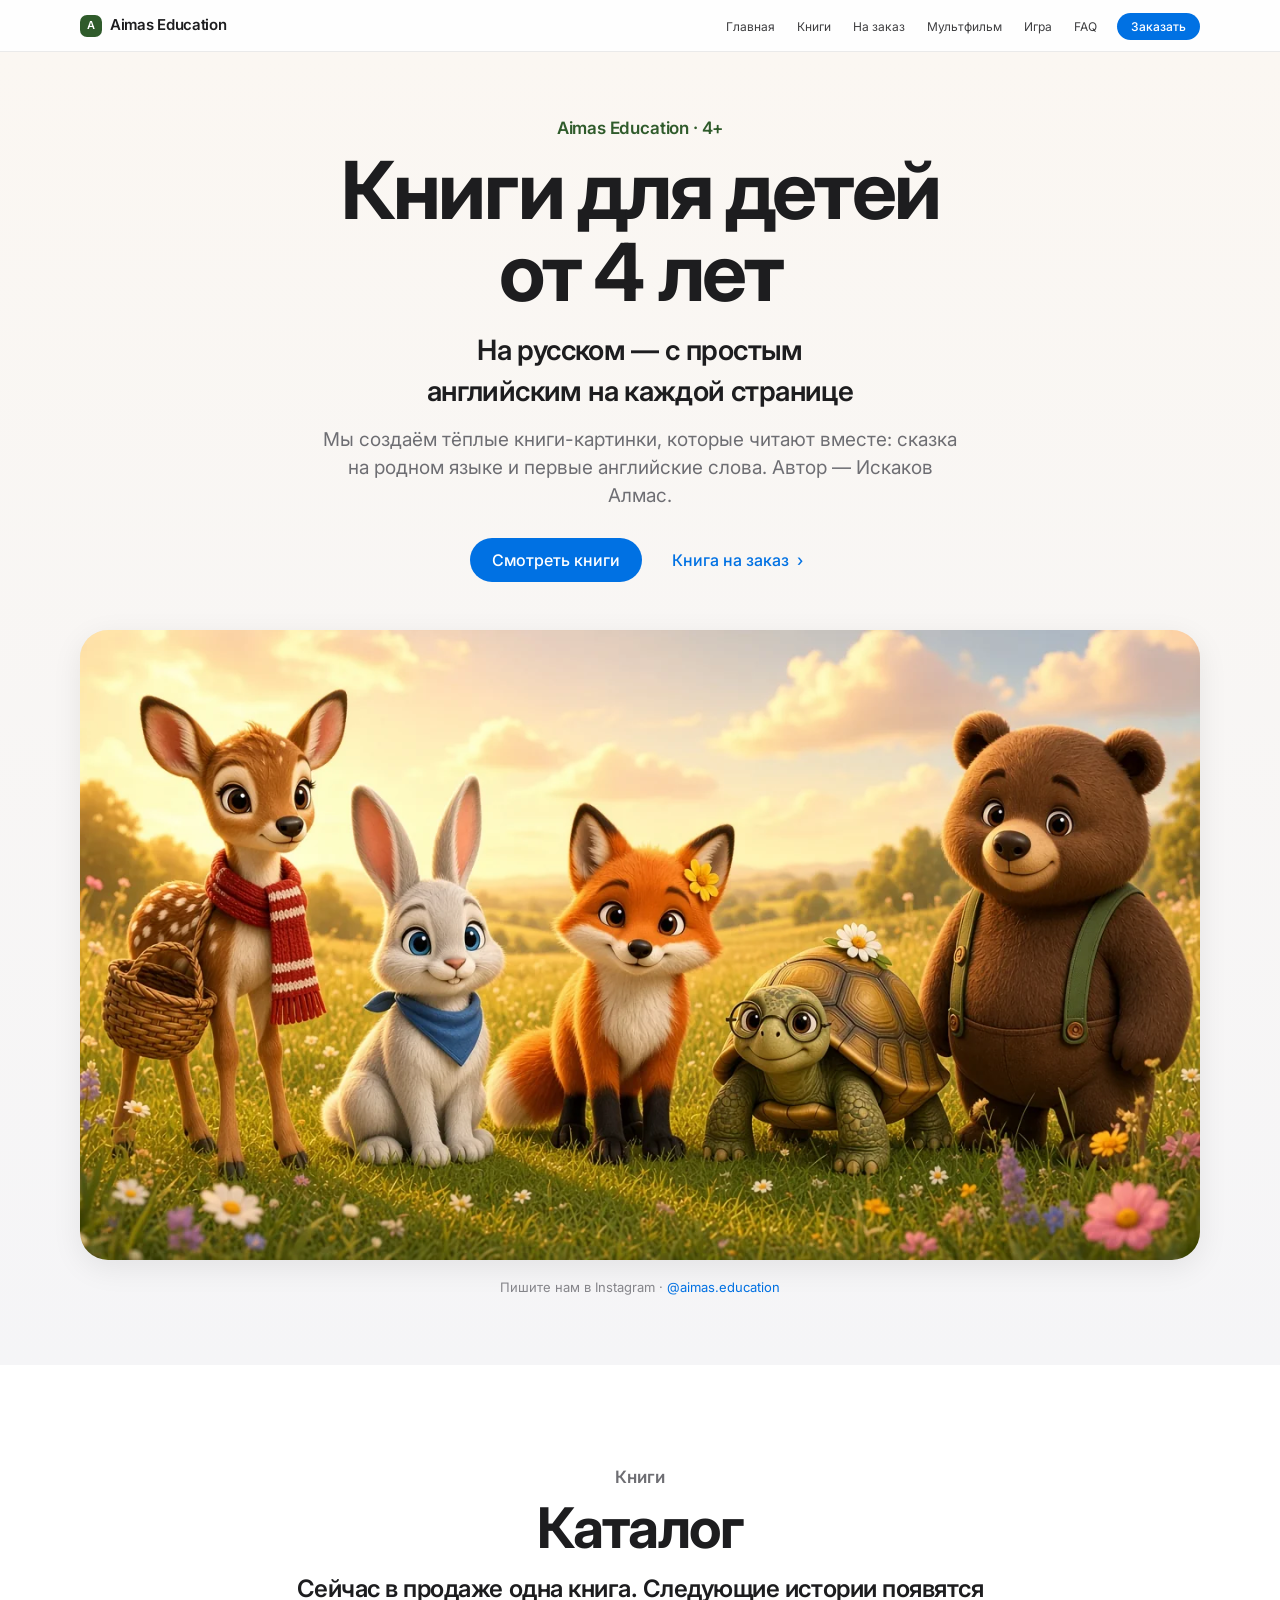
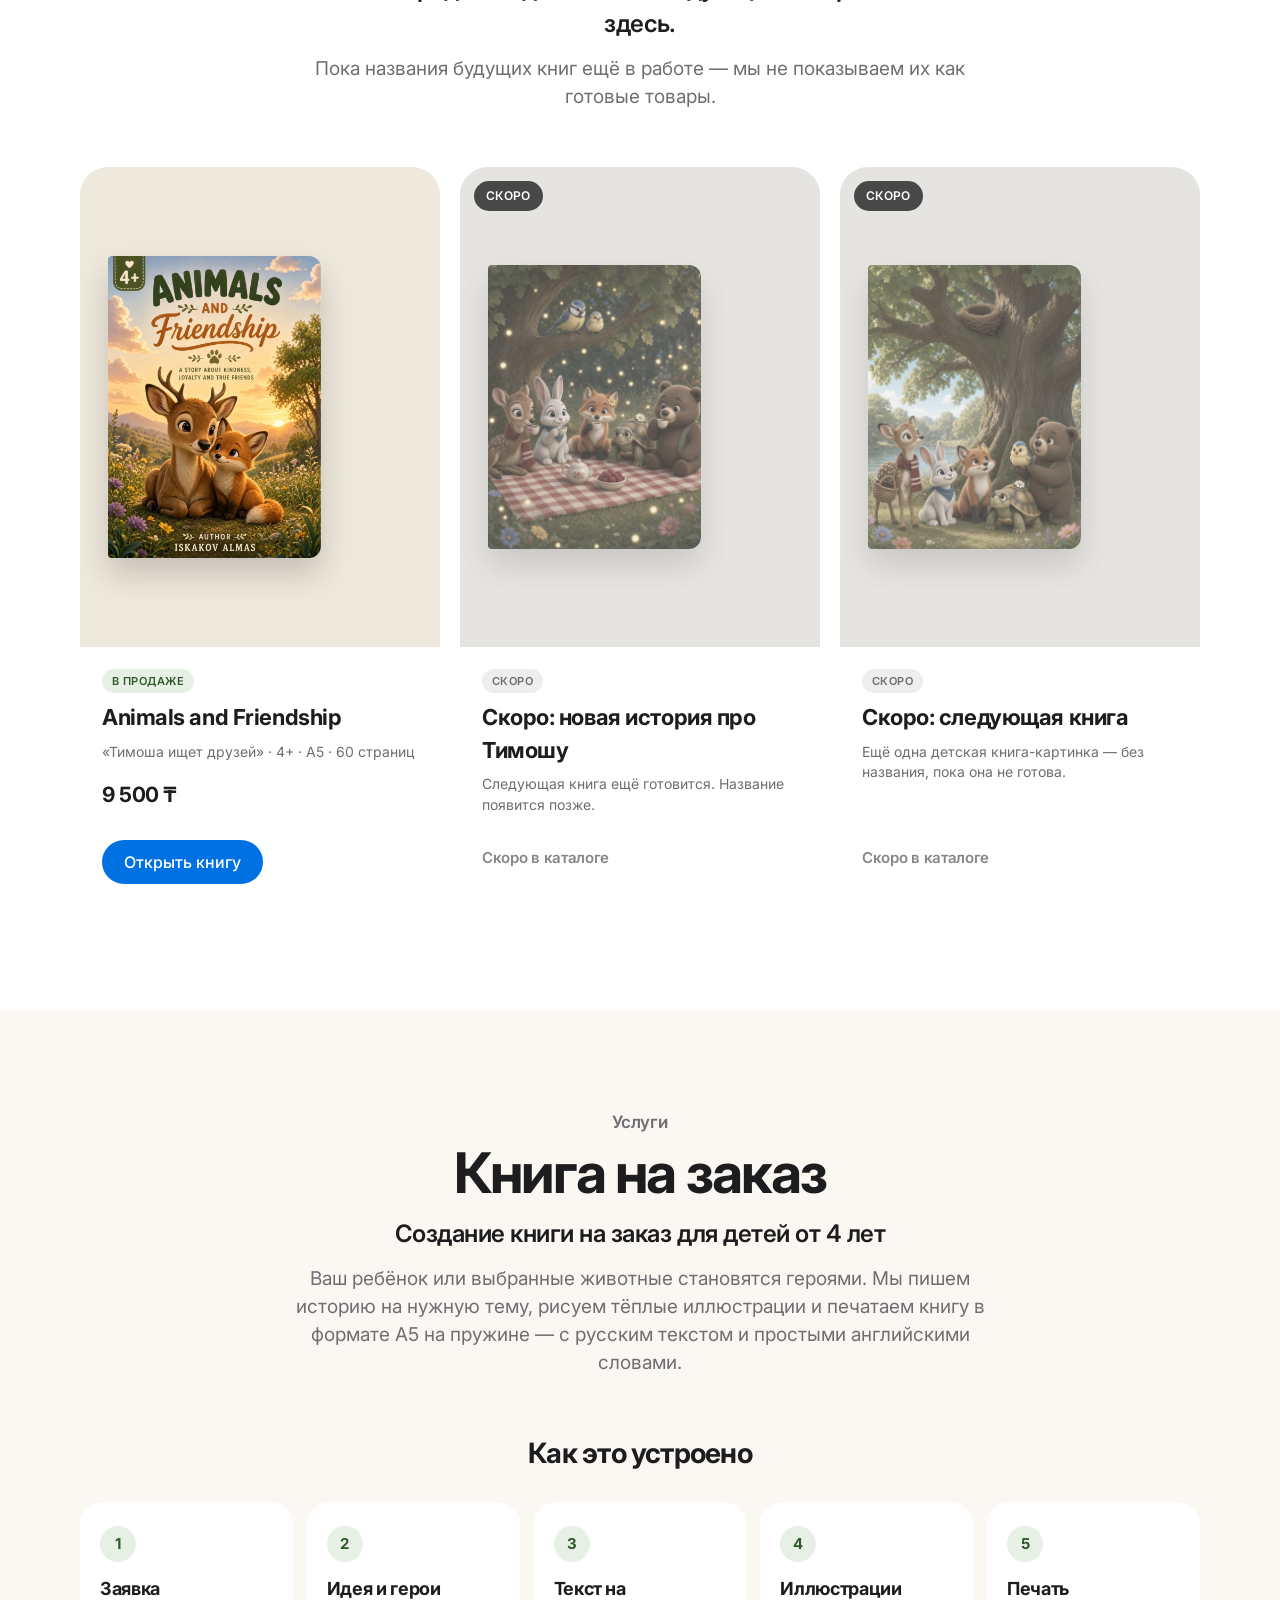
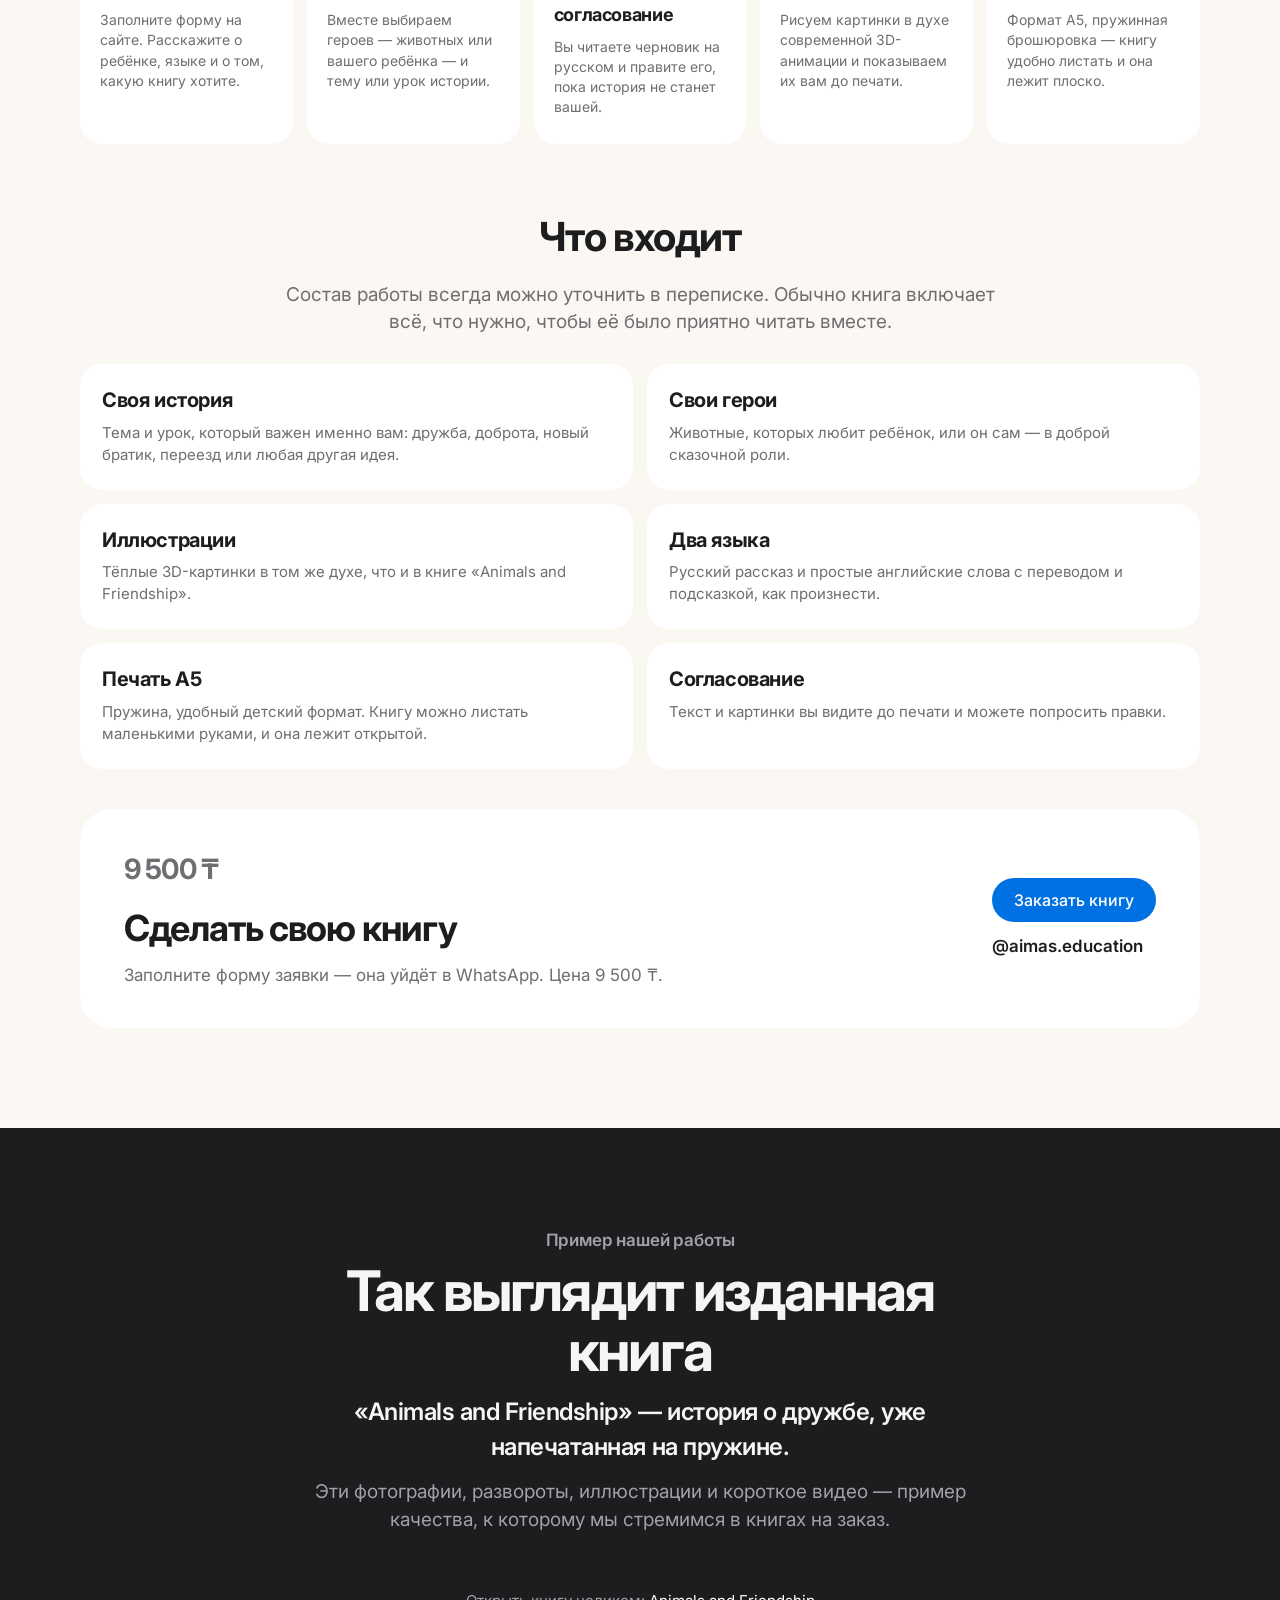
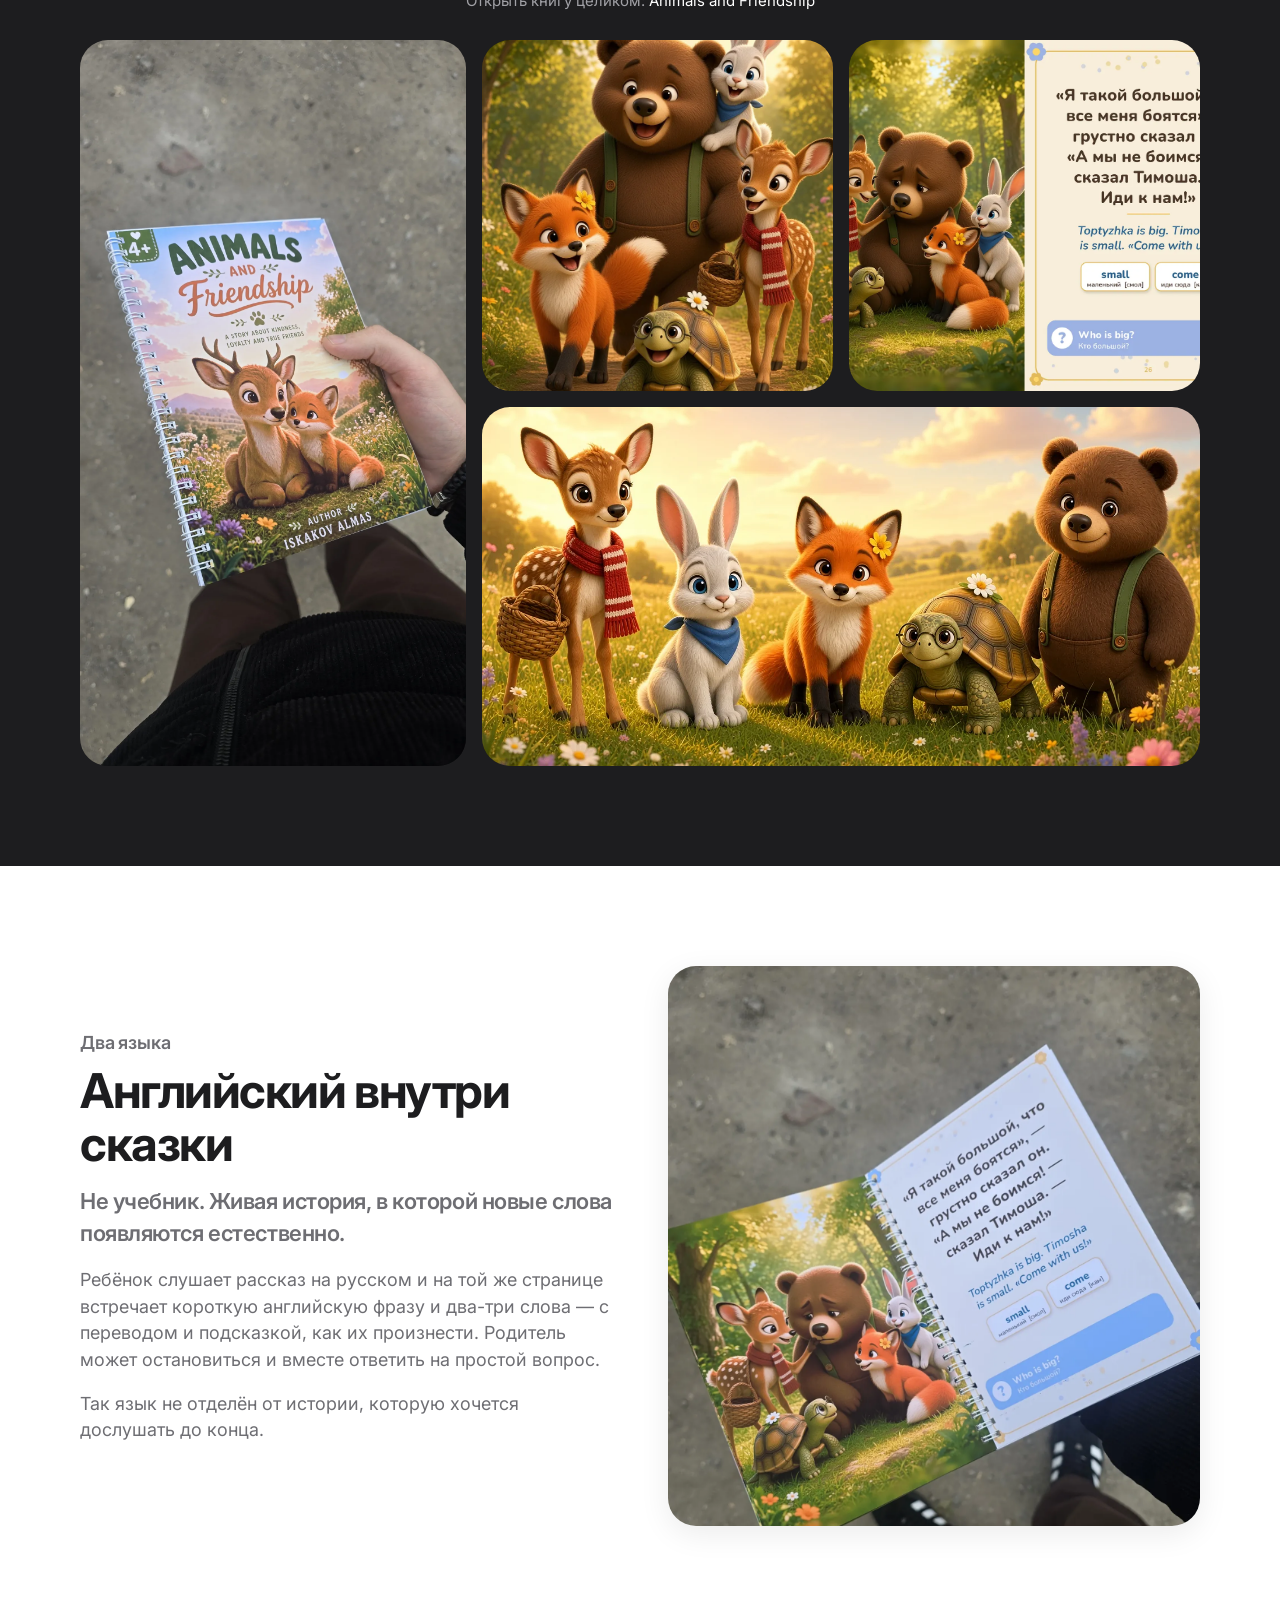
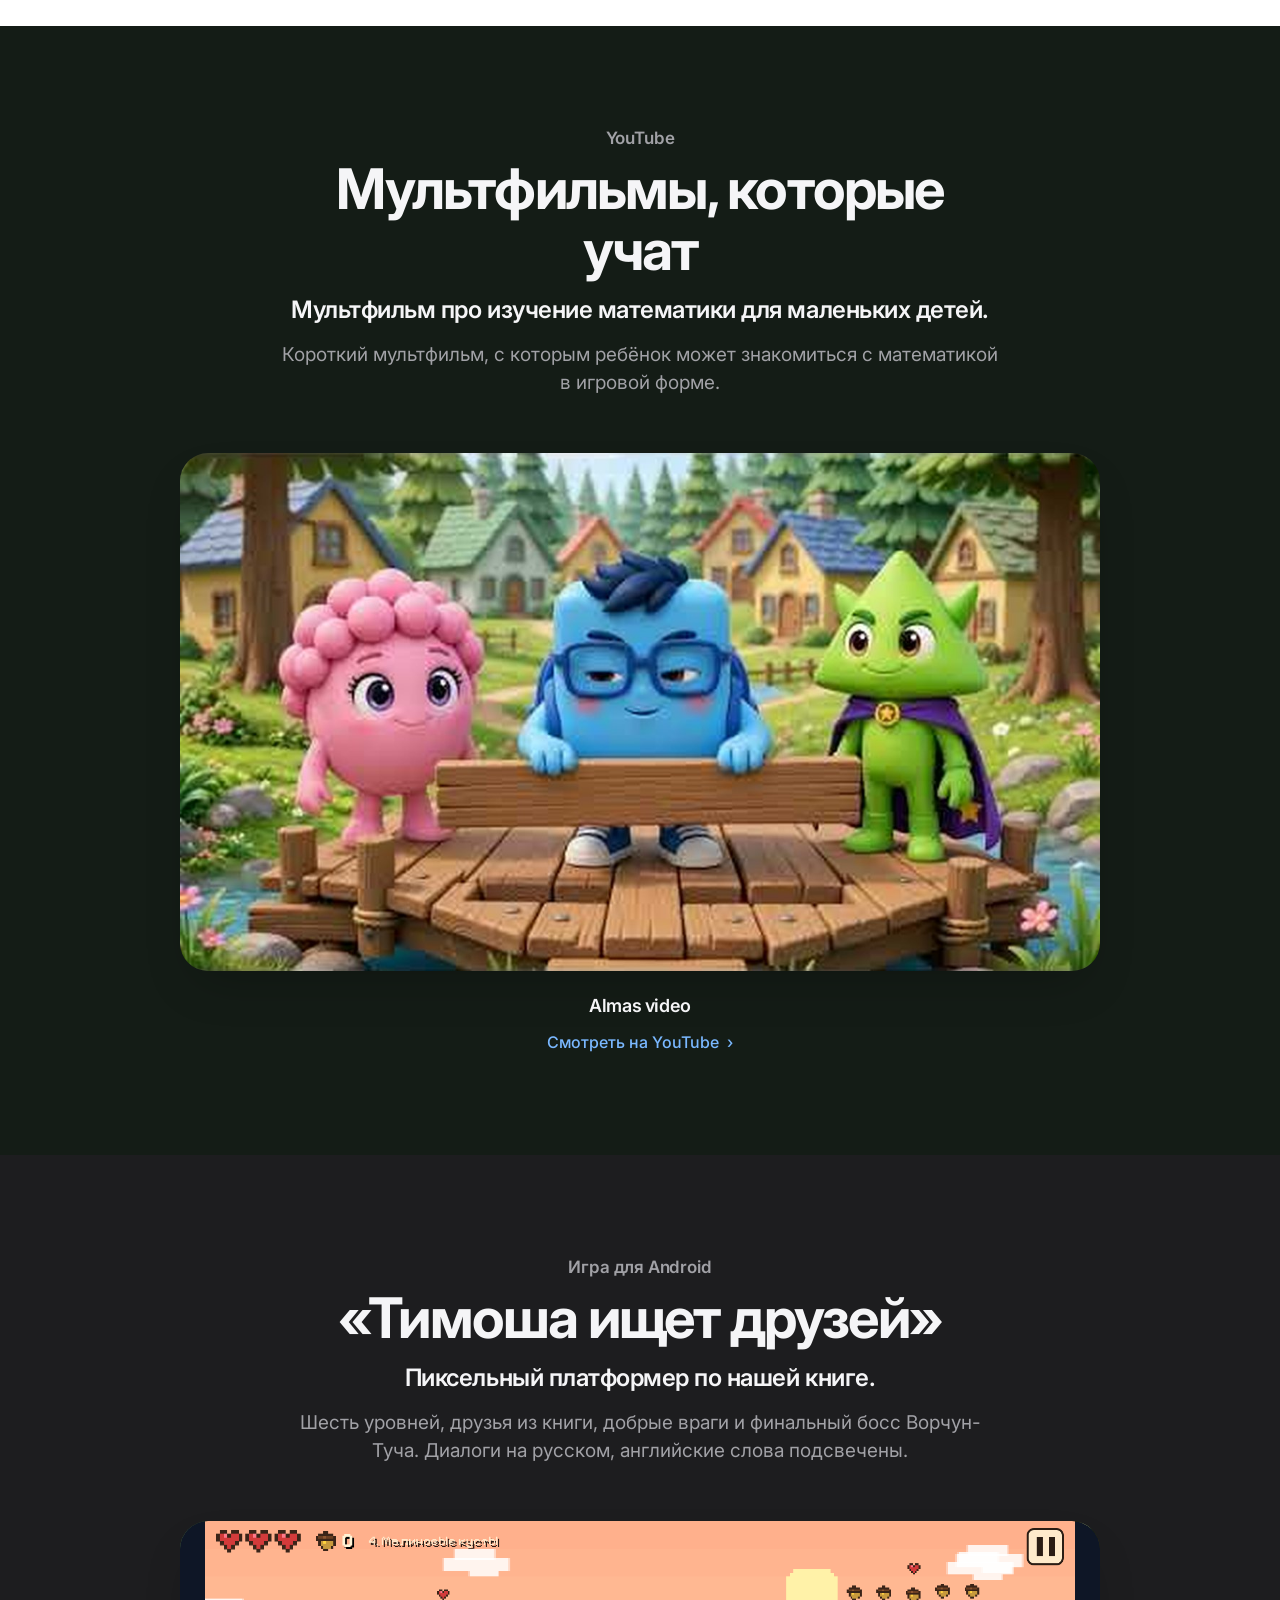
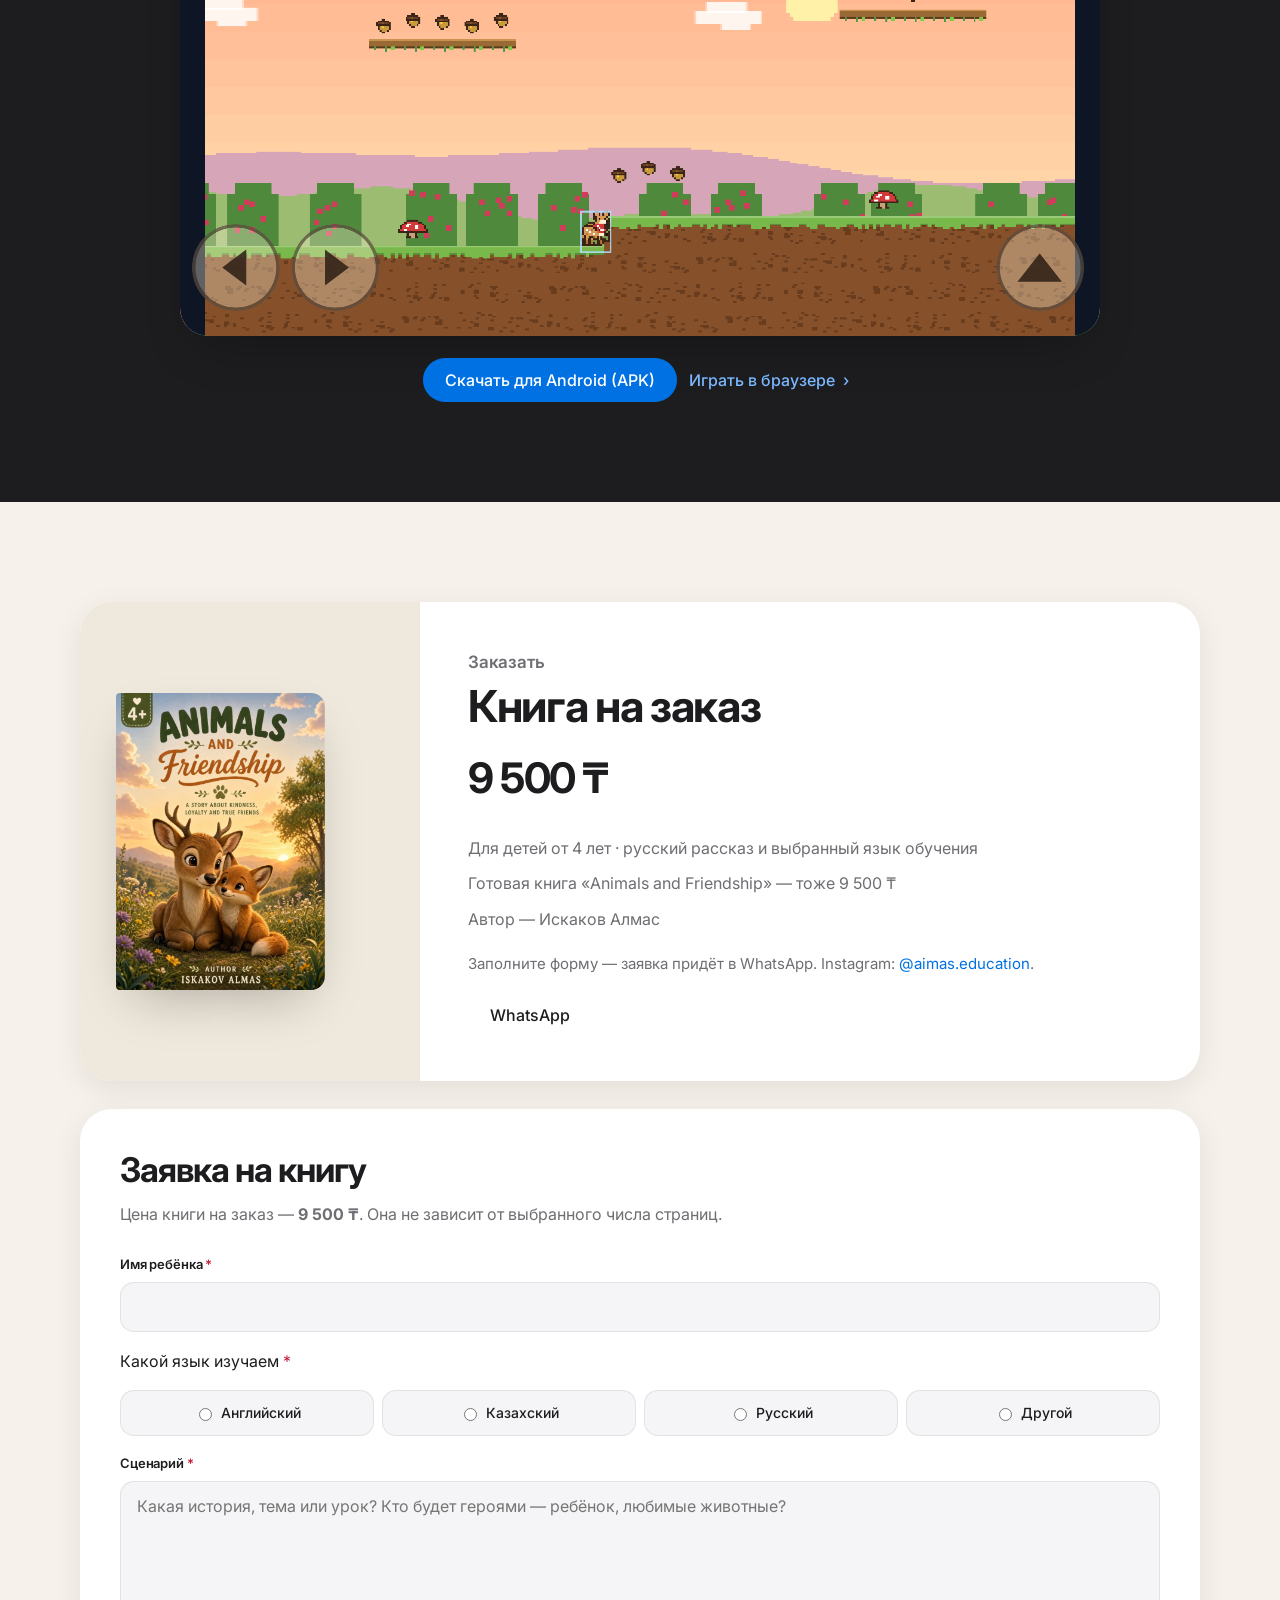
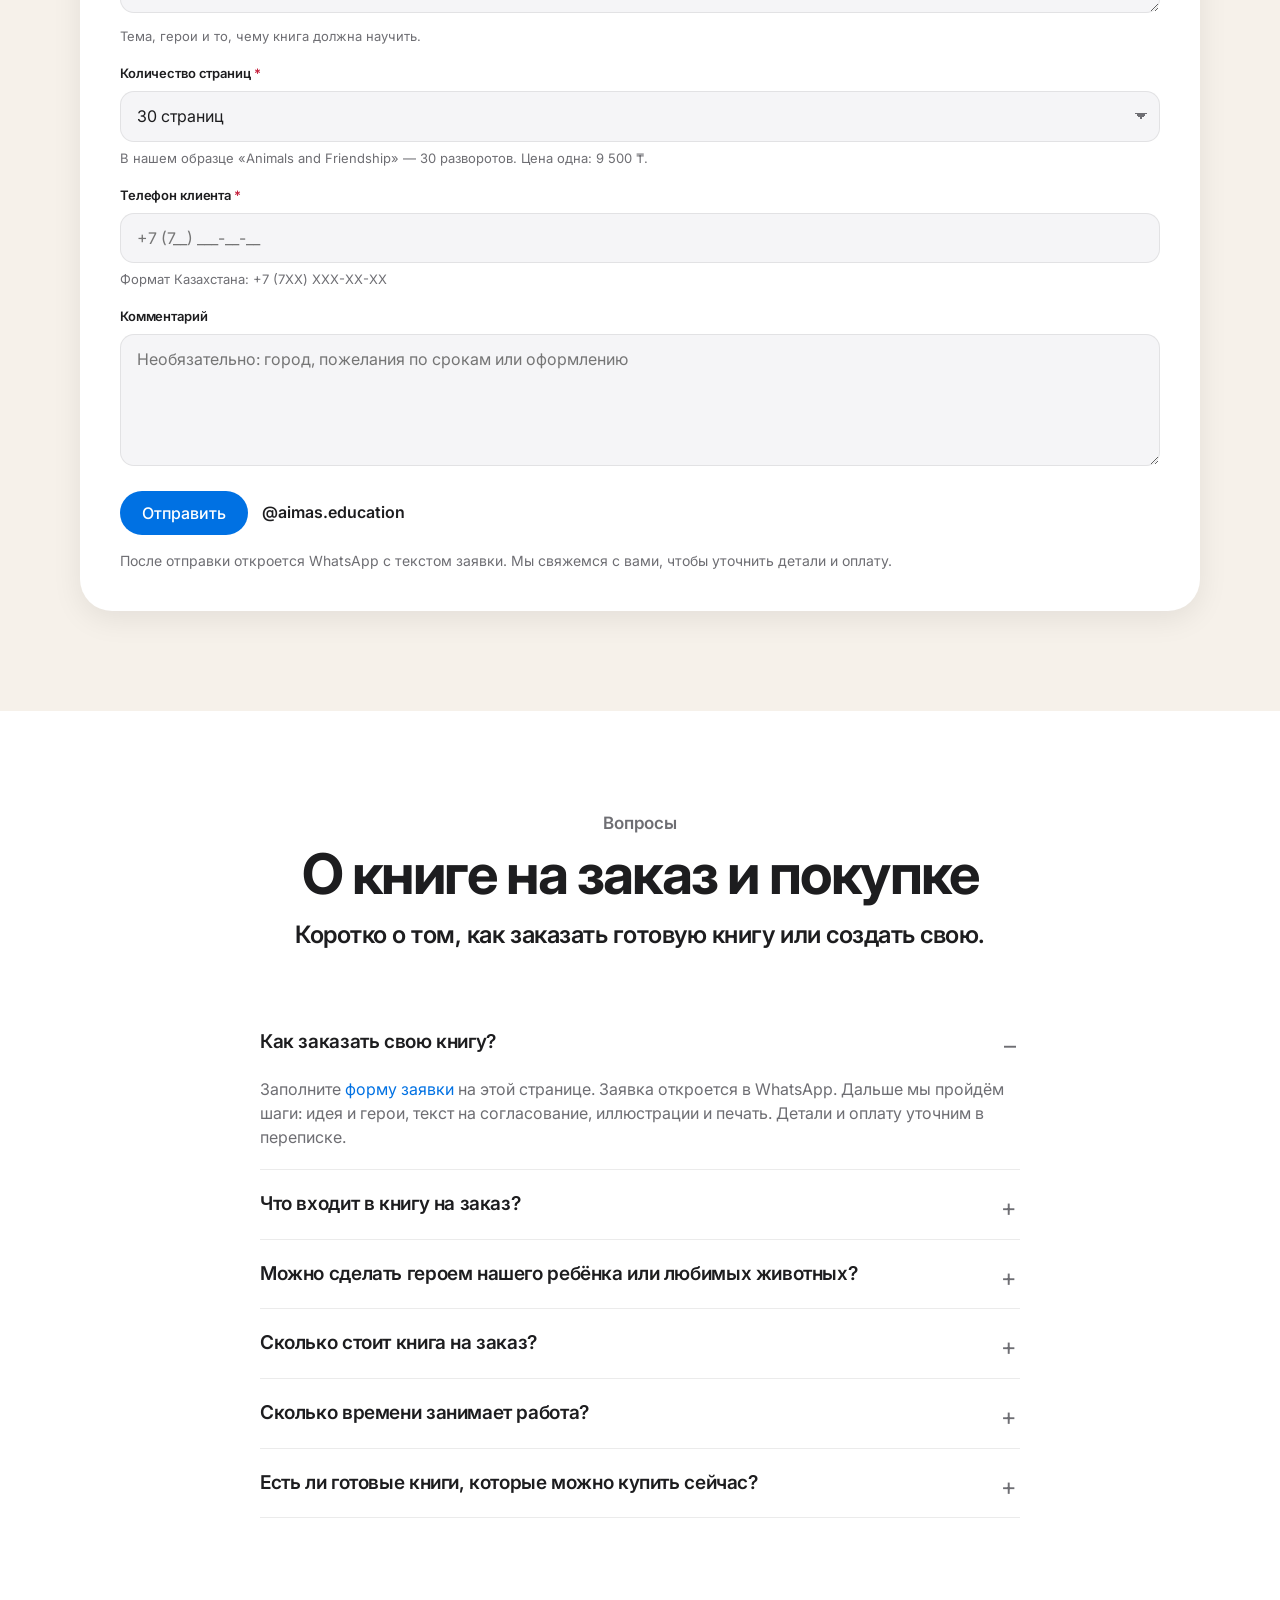
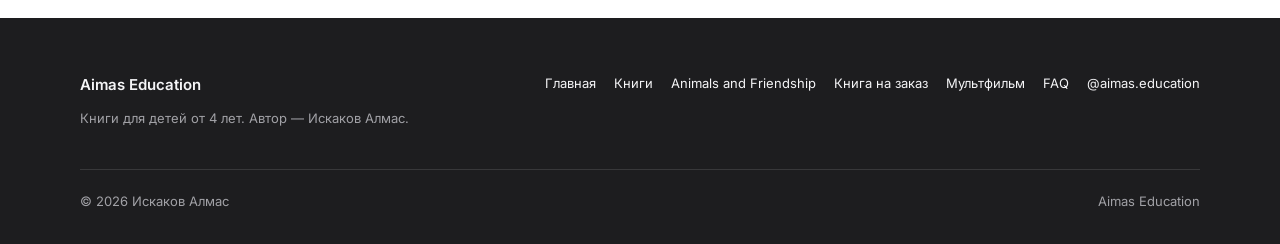
==== commit 785564ec: "Add game download section" ====
--- a/index.html
+++ b/index.html
@@ -33,6 +33,7 @@
         <li><a href="index.html#books">Книги</a></li>
         <li><a href="index.html#service">На заказ</a></li>
         <li><a href="index.html#cartoons">Мультфильм</a></li>
+        <li><a href="index.html#game">Игра</a></li>
         <li><a href="index.html#faq">FAQ</a></li>
         <li><a class="nav-cta" href="#order">Заказать</a></li>
       </ul>
@@ -298,6 +299,22 @@
       </div>
     </section>
 
+    <section class="band band-dark" id="game">
+      <div class="wrap">
+        <header class="block-head reveal">
+          <p class="eyebrow">Игра для Android</p>
+          <h2>«Тимоша ищет друзей»</h2>
+          <p class="subhead">Пиксельный платформер по нашей книге.</p>
+          <p class="body">Шесть уровней, друзья из книги, добрые враги и финальный босс Ворчун-Туча. Диалоги на русском, английские слова подсвечены.</p>
+        </header>
+        <div class="yt-frame reveal" style="aspect-ratio:auto"><img src="assets/img/game-shot.png" alt="Скриншот игры «Тимоша ищет друзей»" style="width:100%;display:block;border-radius:inherit" loading="lazy"></div>
+        <div class="yt-under reveal">
+          <a class="btn btn-primary" href="downloads/Timosha-ishchet-druzei.apk" download>Скачать для Android (APK)</a>
+          <a class="btn btn-ghost" href="https://revelioss.github.io/timosha-game/" target="_blank" rel="noopener noreferrer">Играть в браузере</a>
+        </div>
+      </div>
+    </section>
+
     <section class="band band-warm" id="order">
       <div class="wrap">
         <div class="order-card reveal">
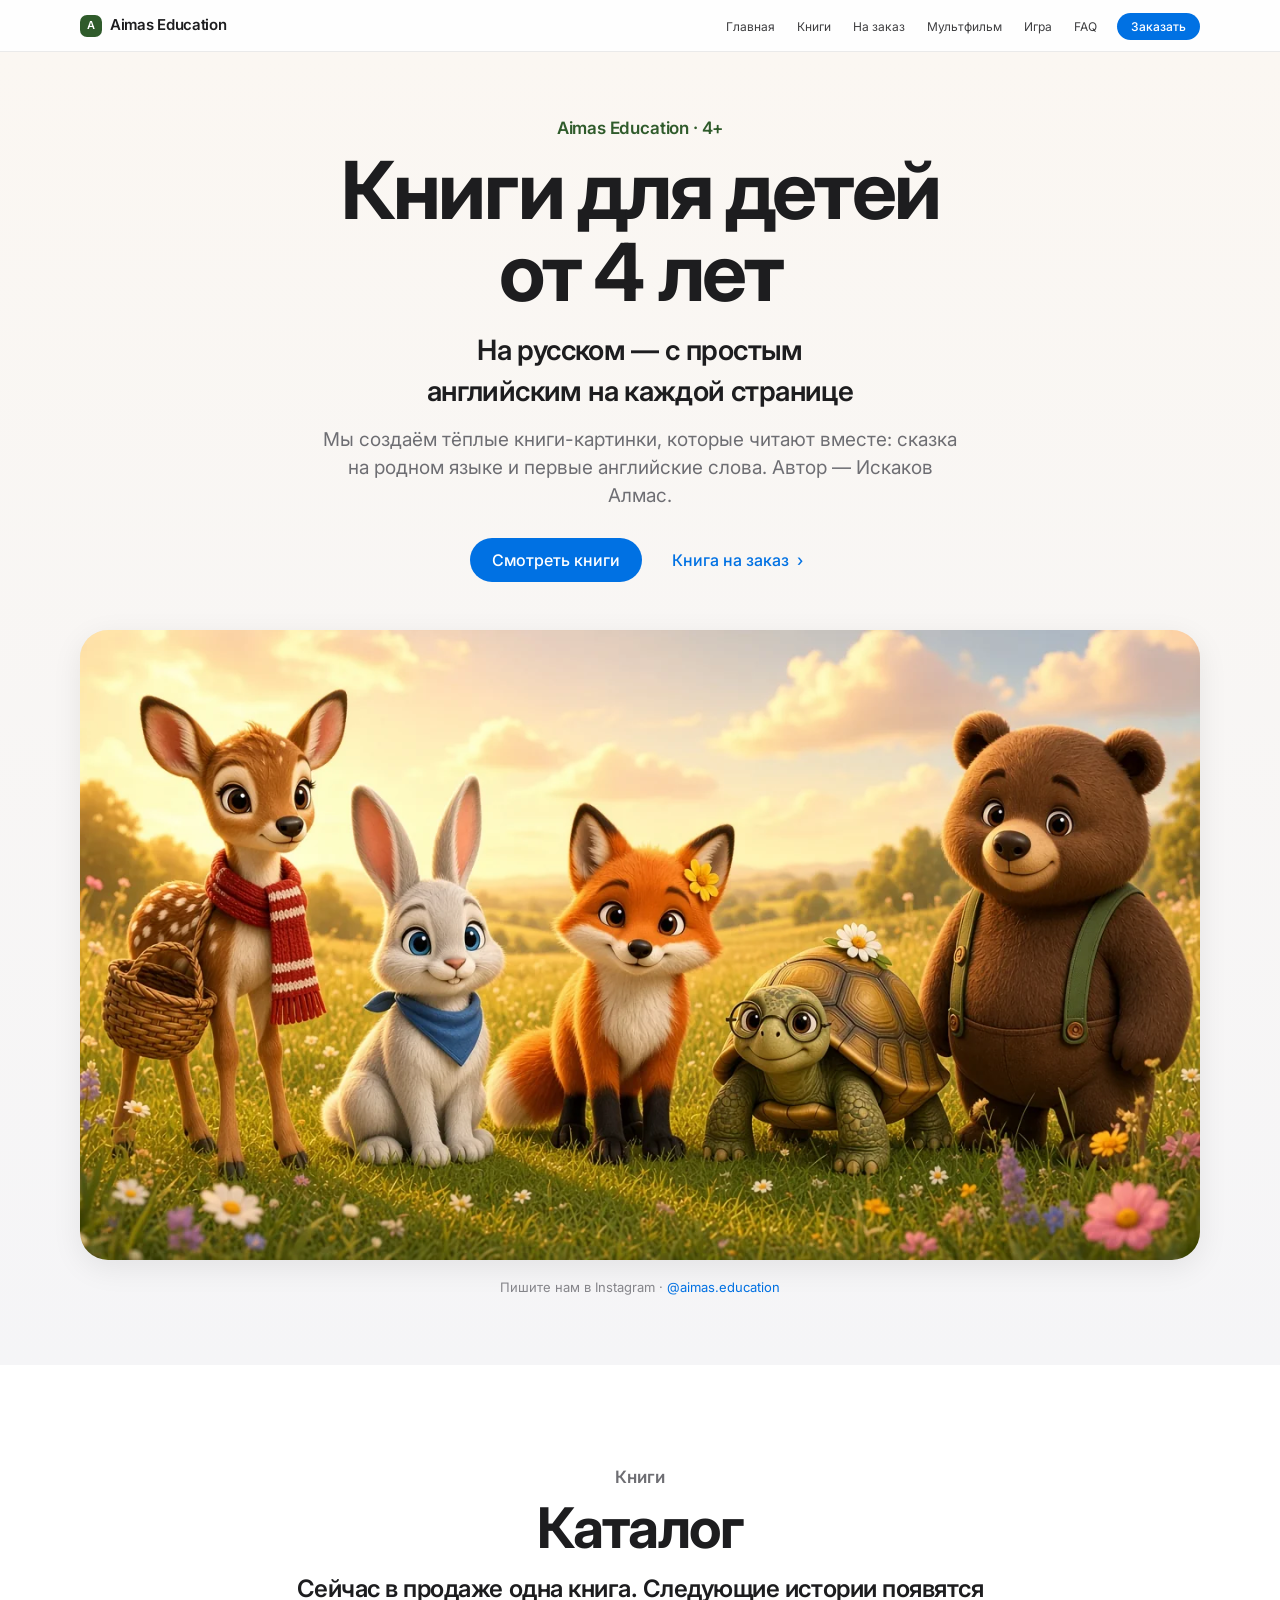
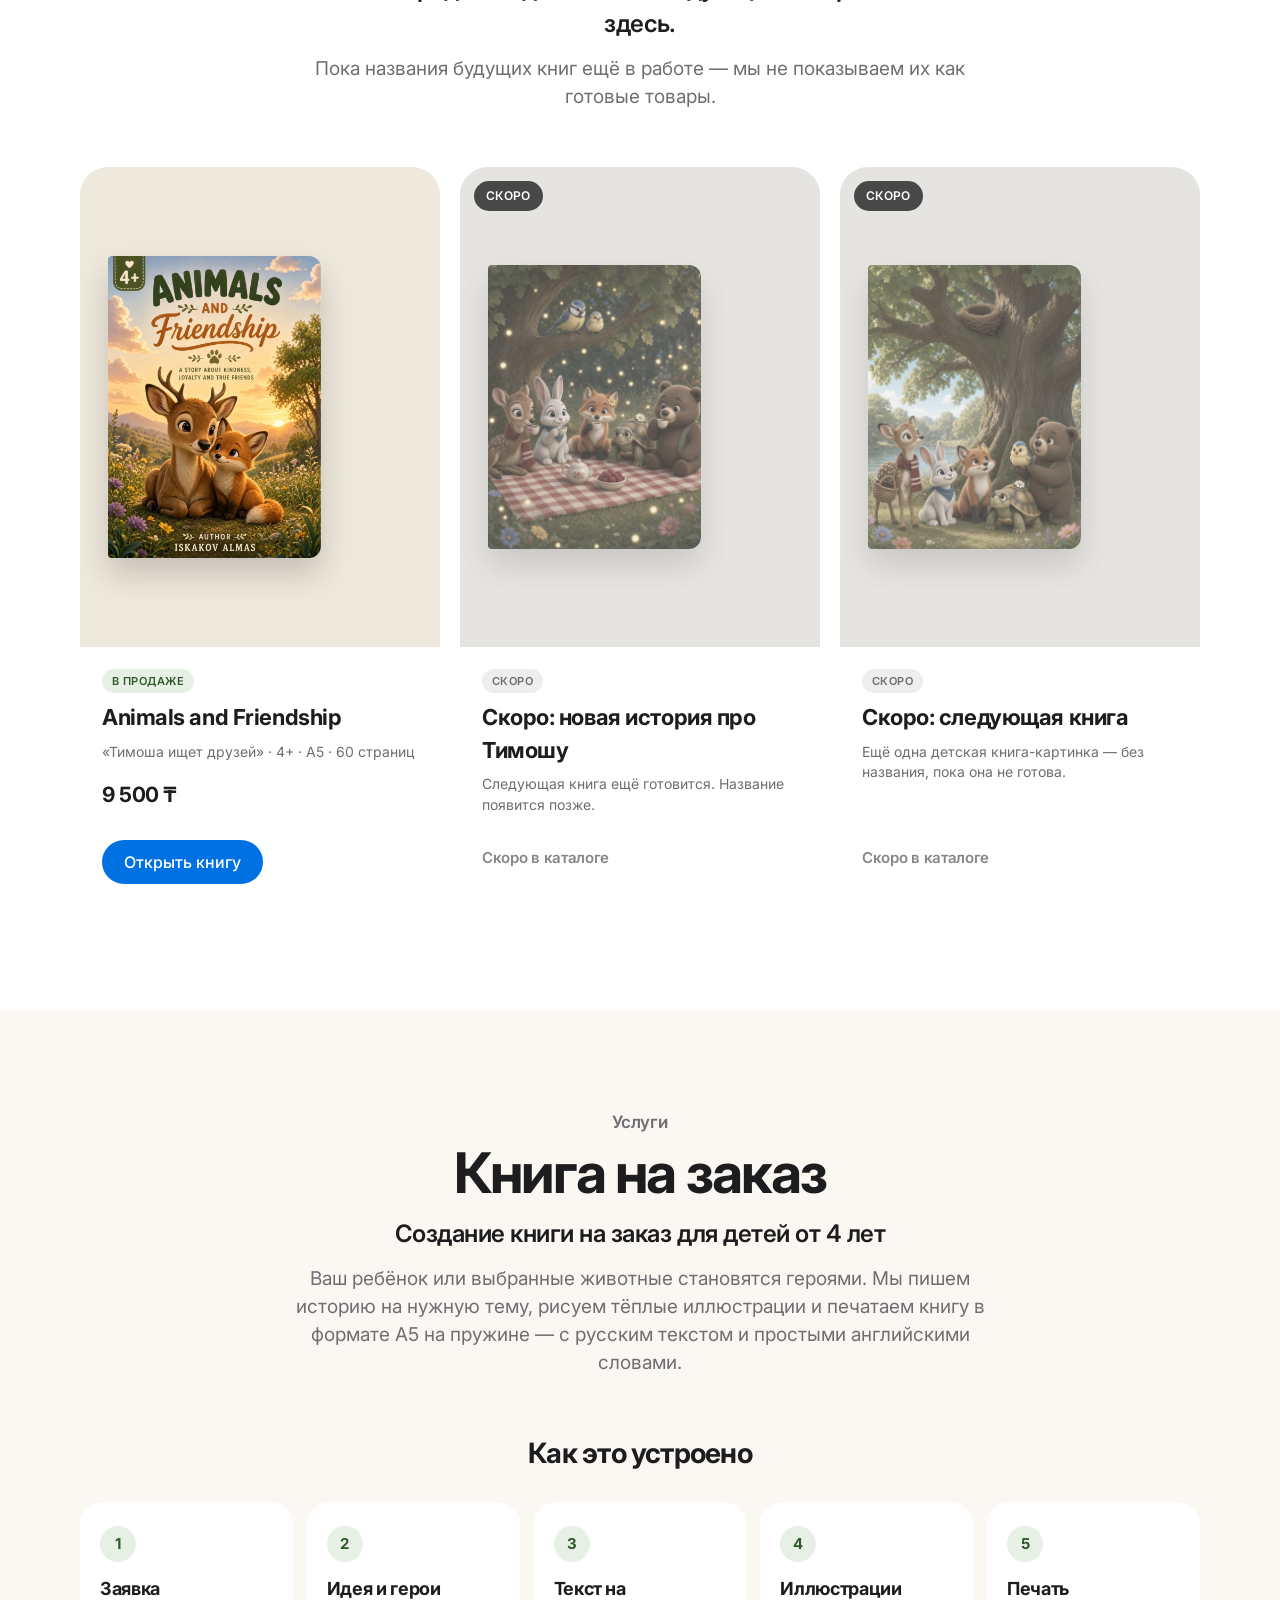
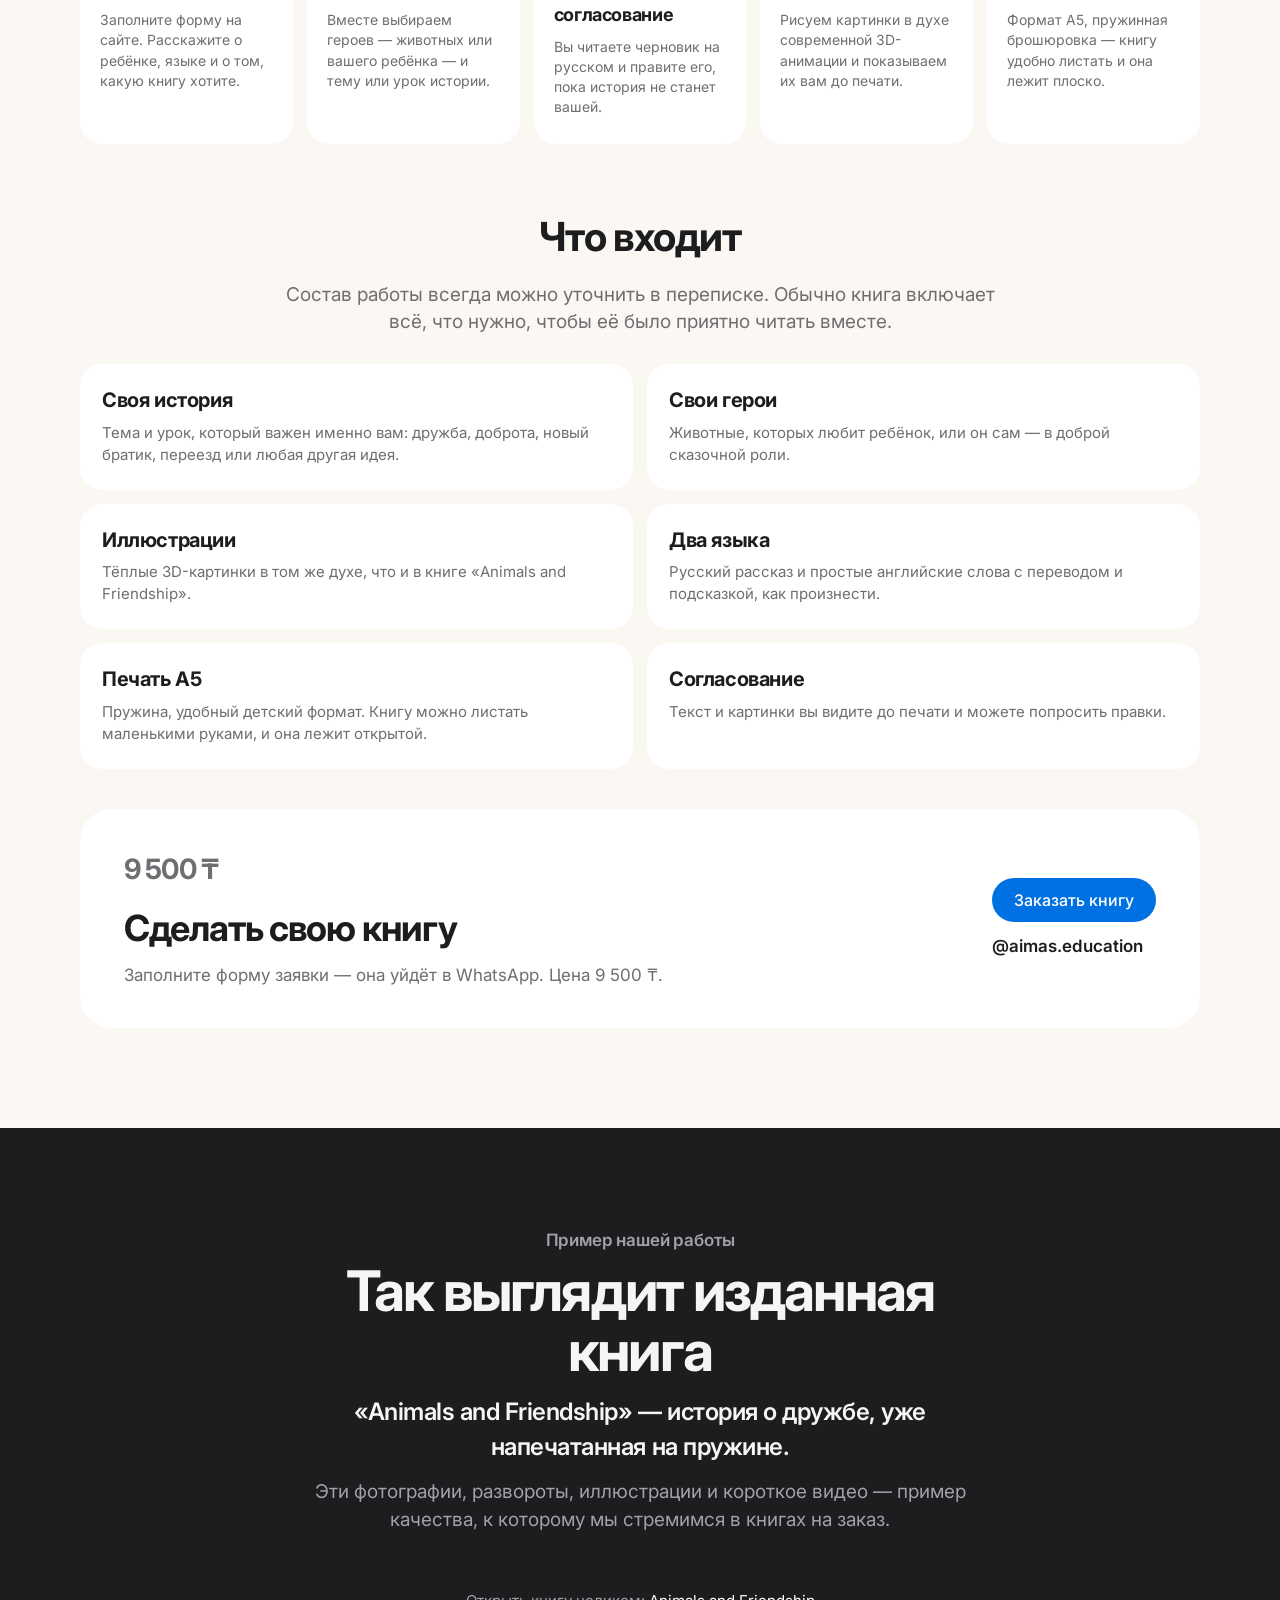
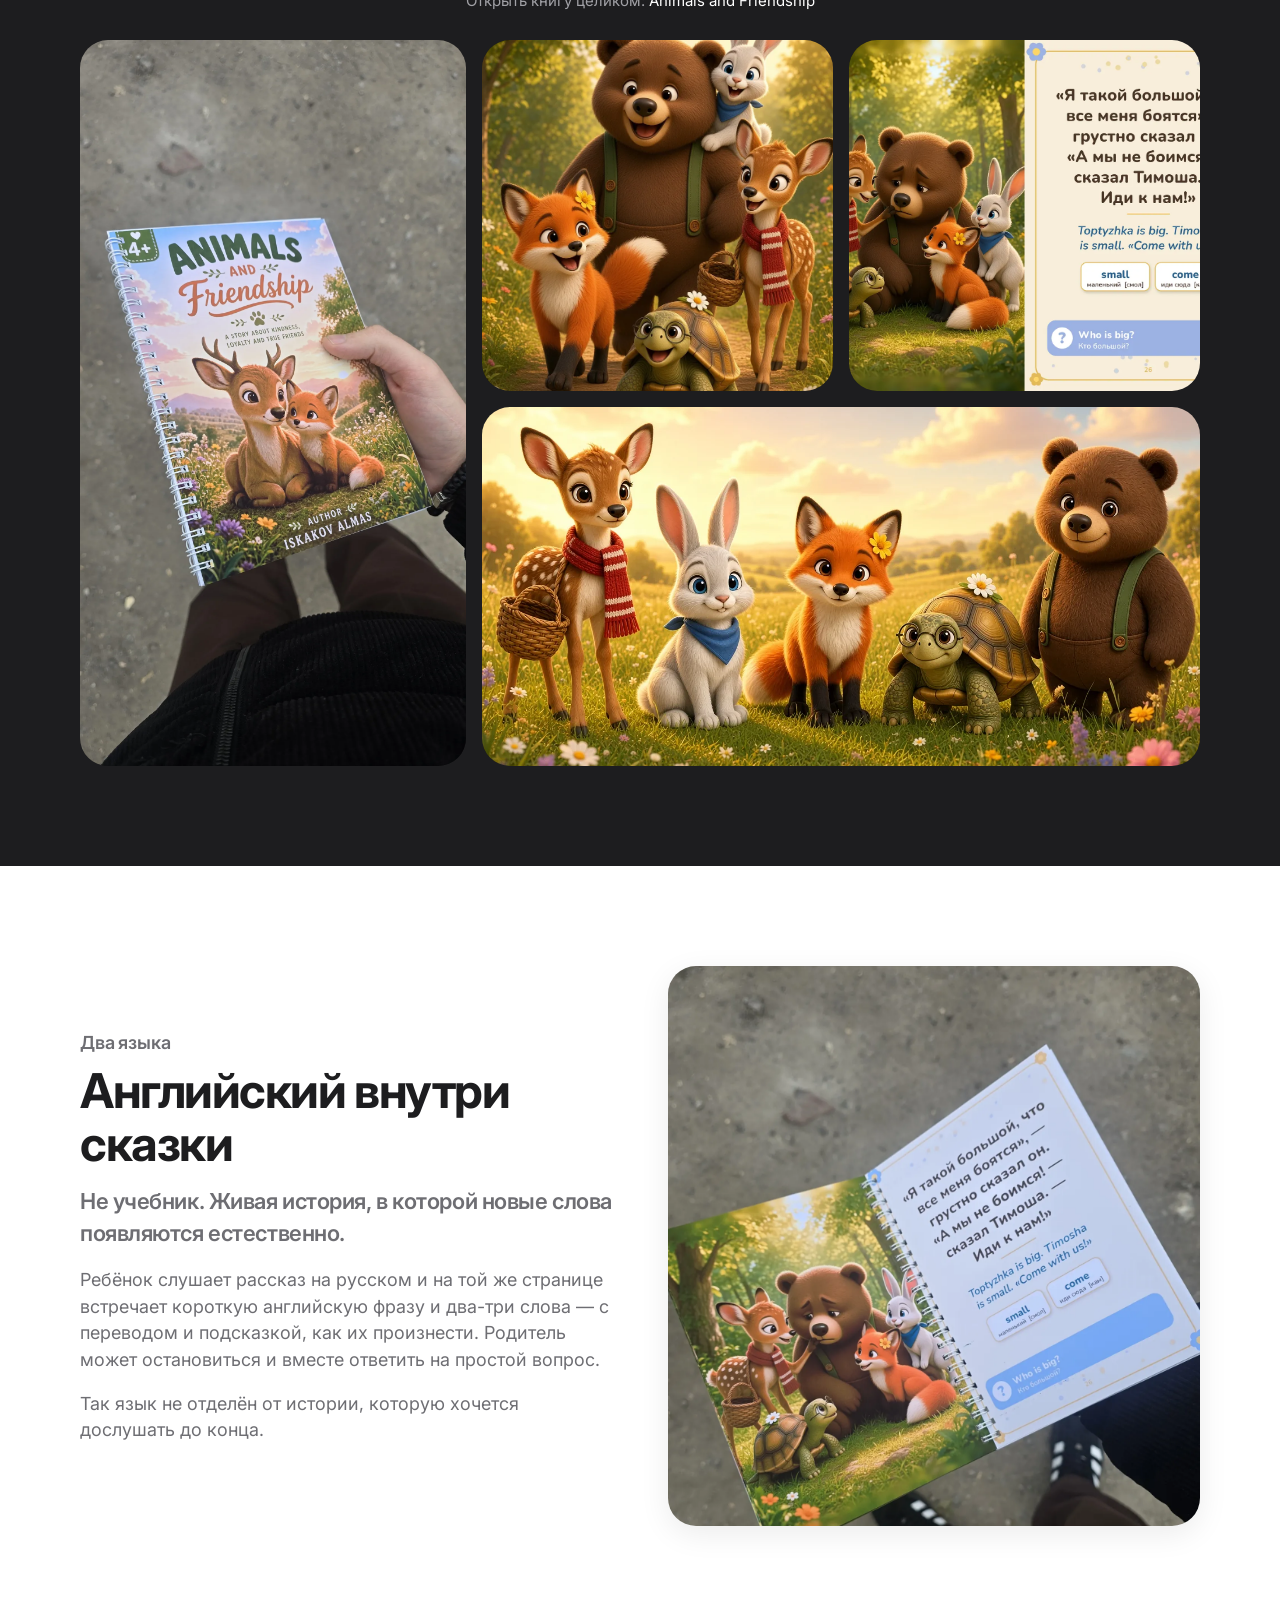
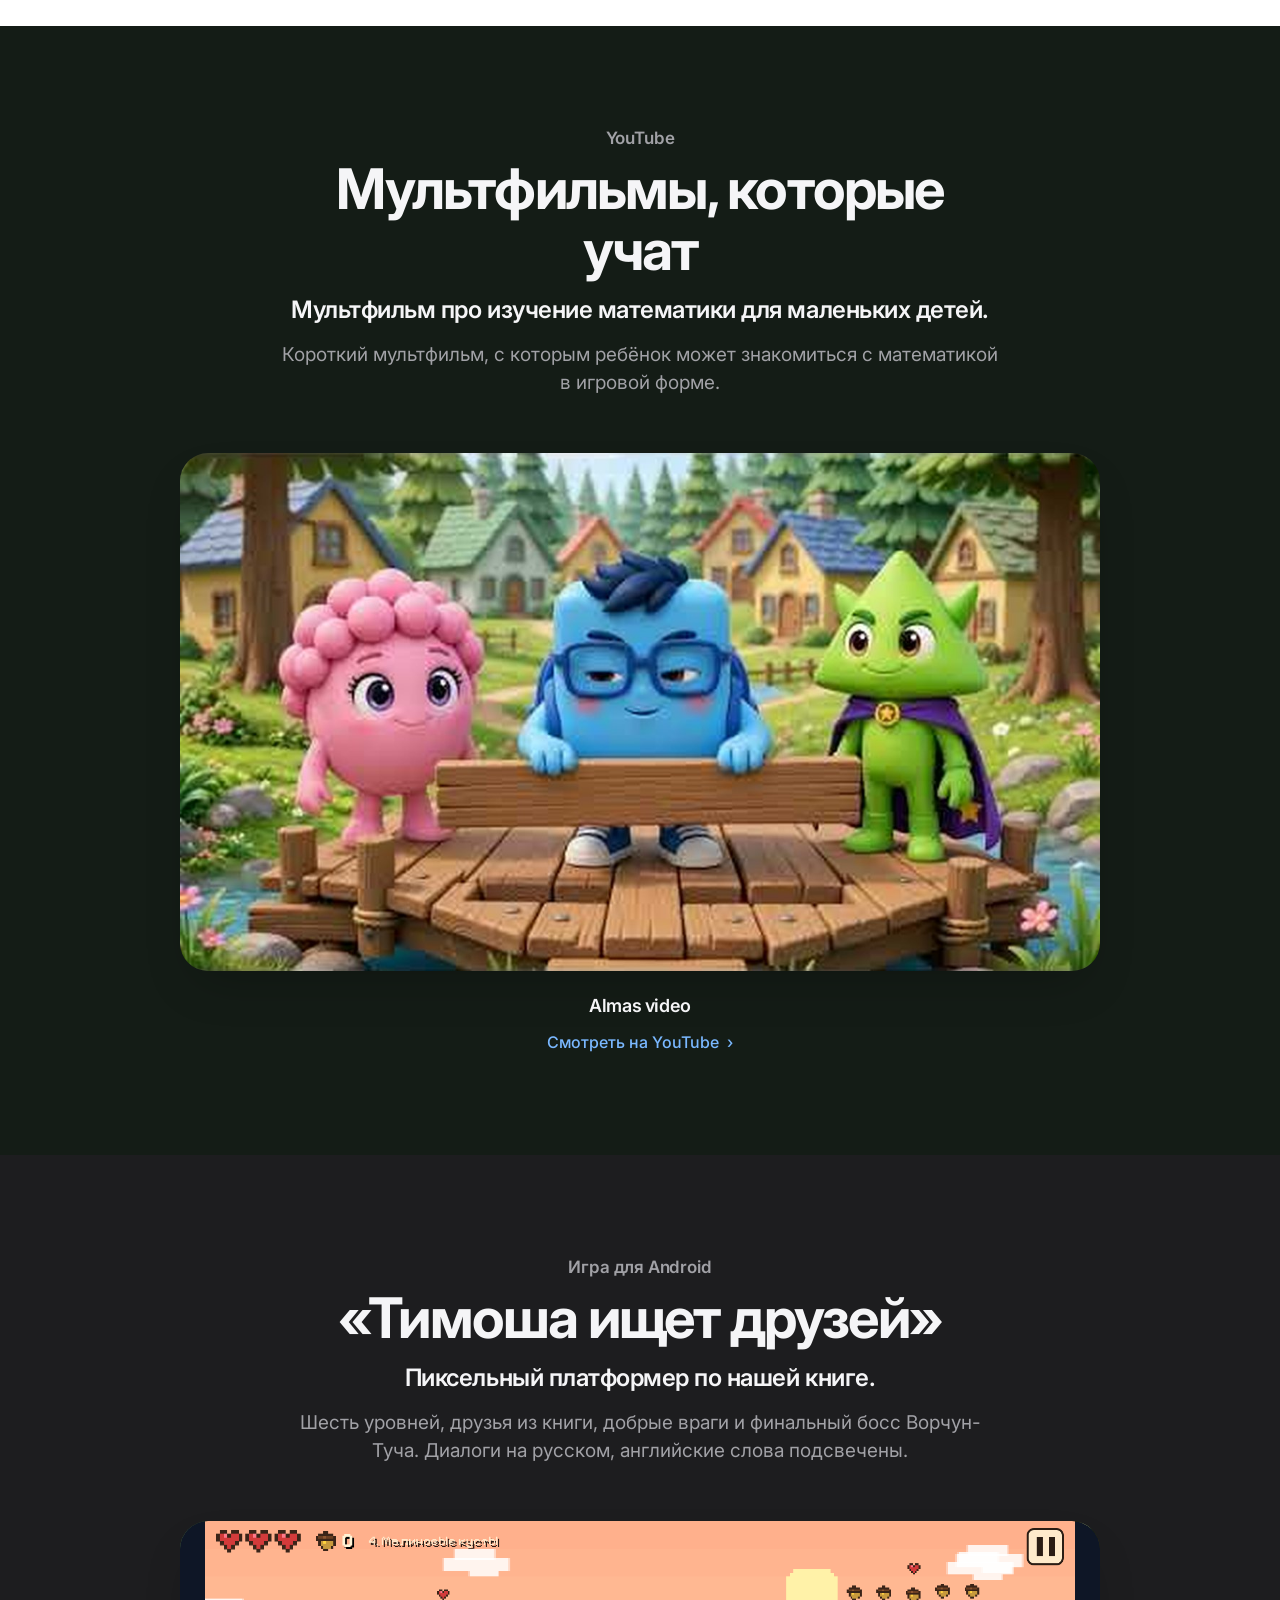
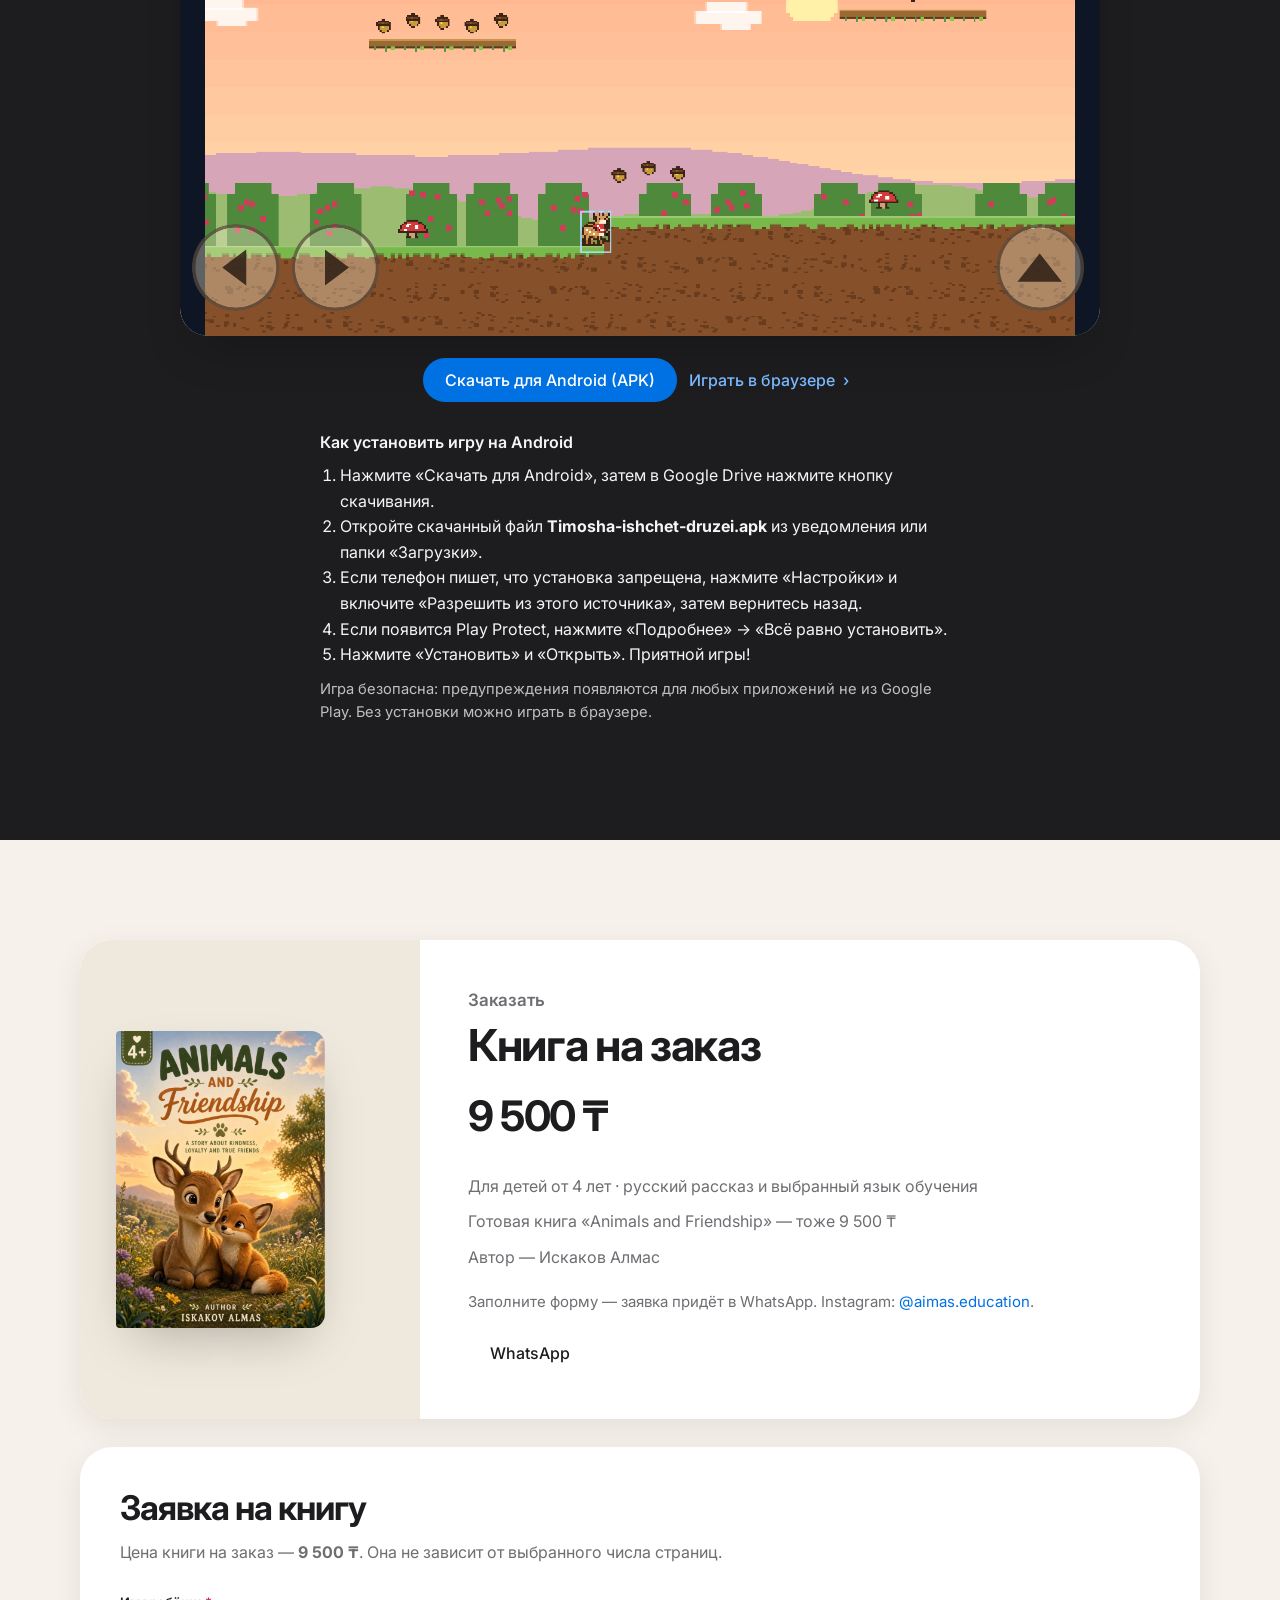
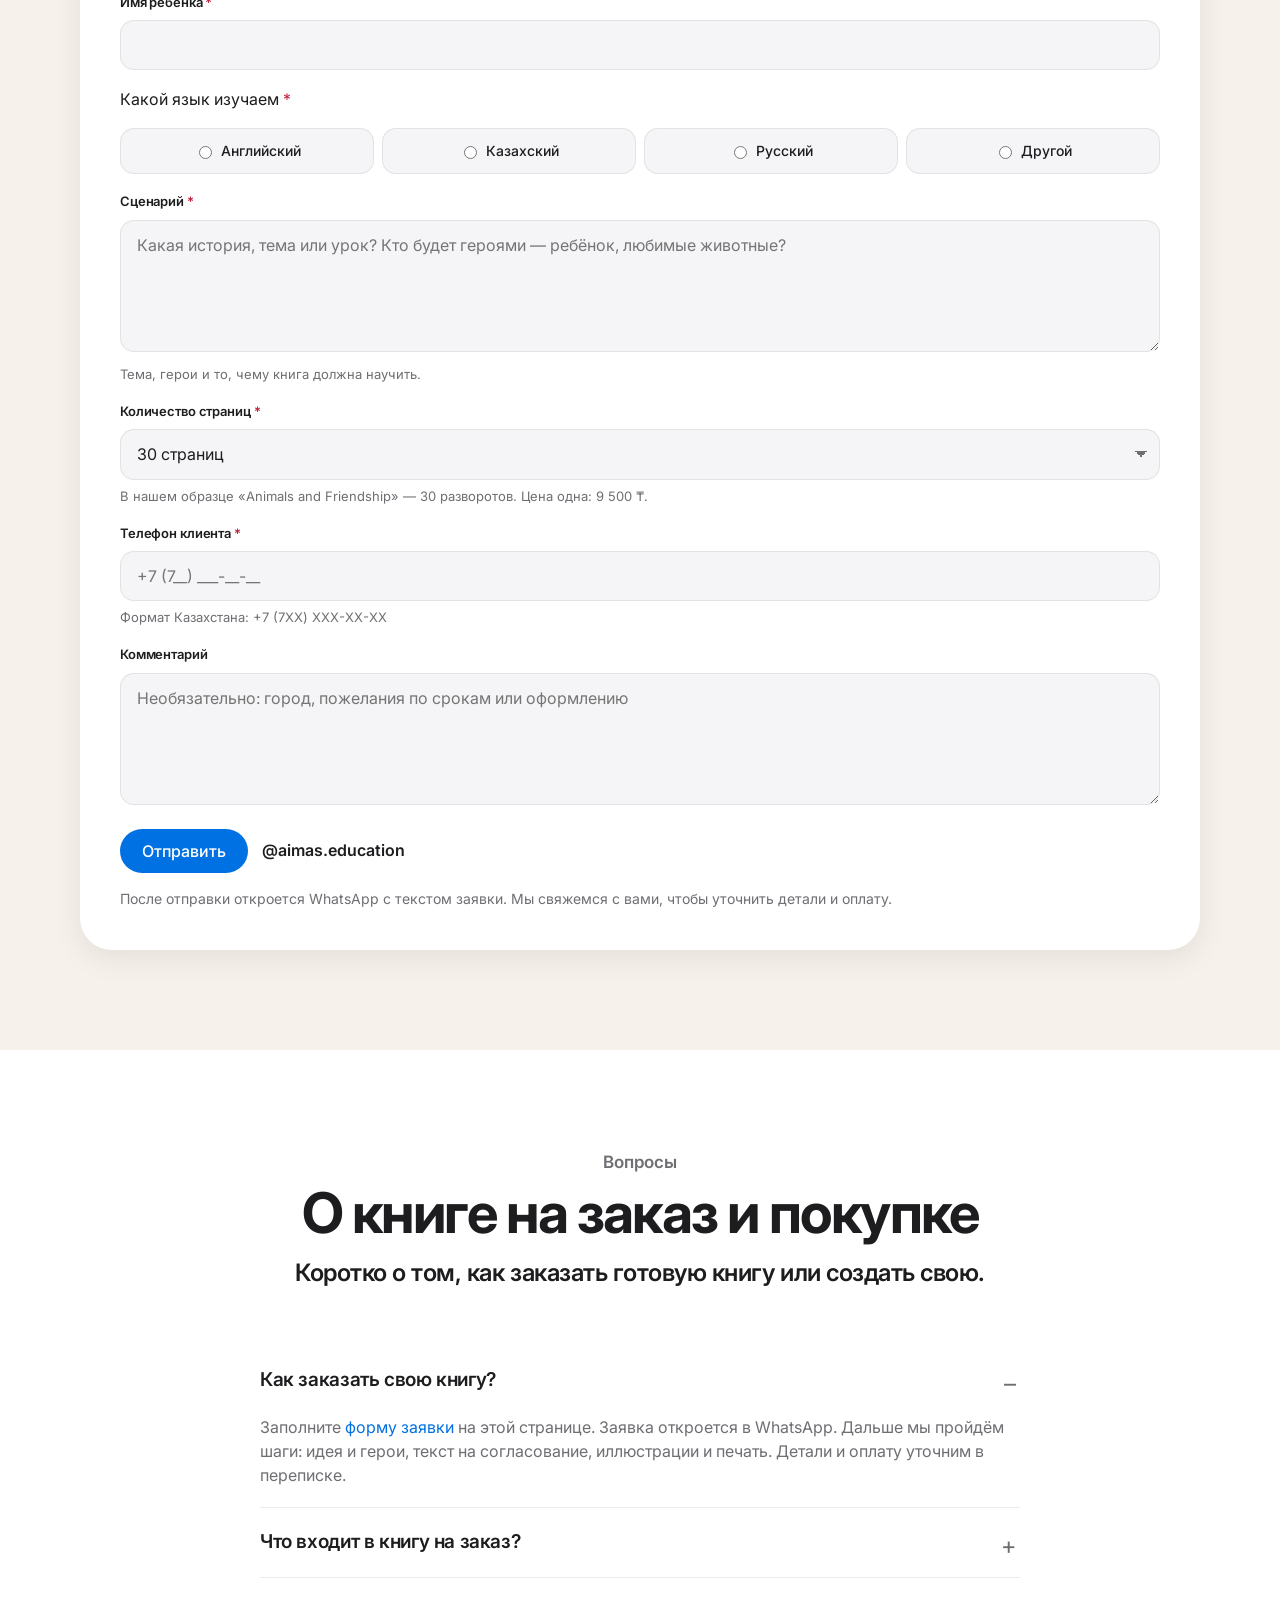
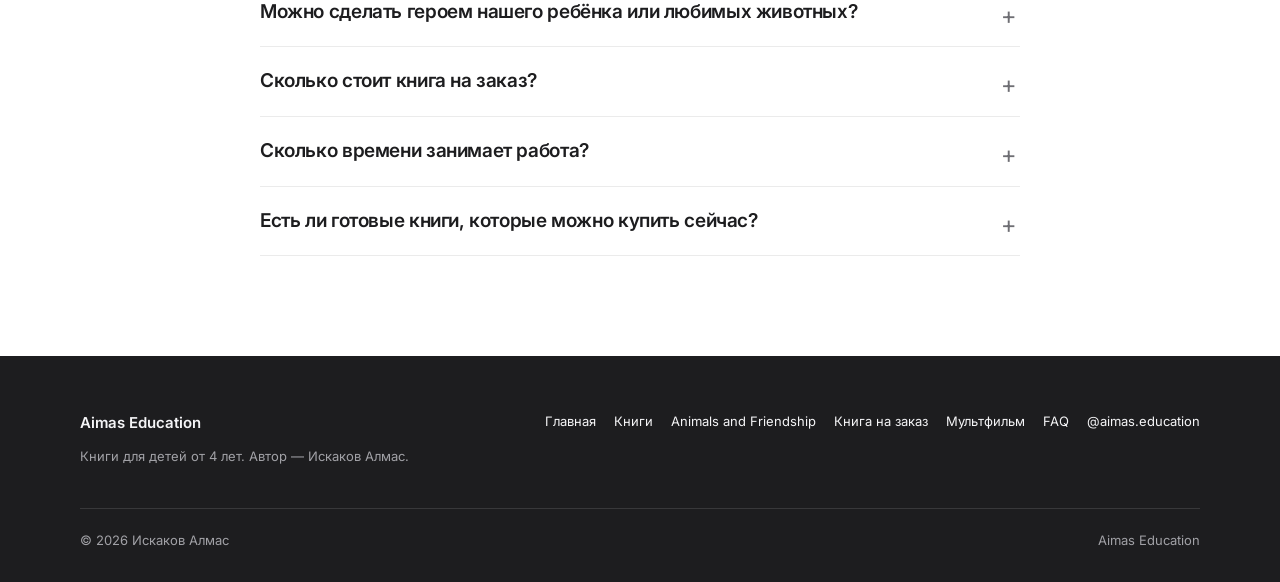
==== commit 22700f50: "Use Drive link and add install guide" ====
--- a/index.html
+++ b/index.html
@@ -309,8 +309,19 @@
         </header>
         <div class="yt-frame reveal" style="aspect-ratio:auto"><img src="assets/img/game-shot.png" alt="Скриншот игры «Тимоша ищет друзей»" style="width:100%;display:block;border-radius:inherit" loading="lazy"></div>
         <div class="yt-under reveal">
-          <a class="btn btn-primary" href="downloads/Timosha-ishchet-druzei.apk" download>Скачать для Android (APK)</a>
+          <a class="btn btn-primary" href="https://drive.google.com/file/d/1QD1e9pm8_IoqeyAMNj7G2drjmKTB4PPg/view?usp=sharing" target="_blank" rel="noopener noreferrer">Скачать для Android (APK)</a>
           <a class="btn btn-ghost" href="https://revelioss.github.io/timosha-game/" target="_blank" rel="noopener noreferrer">Играть в браузере</a>
+        </div>
+        <div class="reveal" style="max-width:640px;margin:28px auto 0;text-align:left;line-height:1.6">
+          <p style="font-weight:600;margin-bottom:8px">Как установить игру на Android</p>
+          <ol style="padding-left:20px;margin:0">
+            <li>Нажмите «Скачать для Android», затем в Google Drive нажмите кнопку скачивания.</li>
+            <li>Откройте скачанный файл <b>Timosha-ishchet-druzei.apk</b> из уведомления или папки «Загрузки».</li>
+            <li>Если телефон пишет, что установка запрещена, нажмите «Настройки» и включите «Разрешить из этого источника», затем вернитесь назад.</li>
+            <li>Если появится Play Protect, нажмите «Подробнее» → «Всё равно установить».</li>
+            <li>Нажмите «Установить» и «Открыть». Приятной игры!</li>
+          </ol>
+          <p style="opacity:.75;margin-top:10px;font-size:.92em">Игра безопасна: предупреждения появляются для любых приложений не из Google Play. Без установки можно играть в браузере.</p>
         </div>
       </div>
     </section>
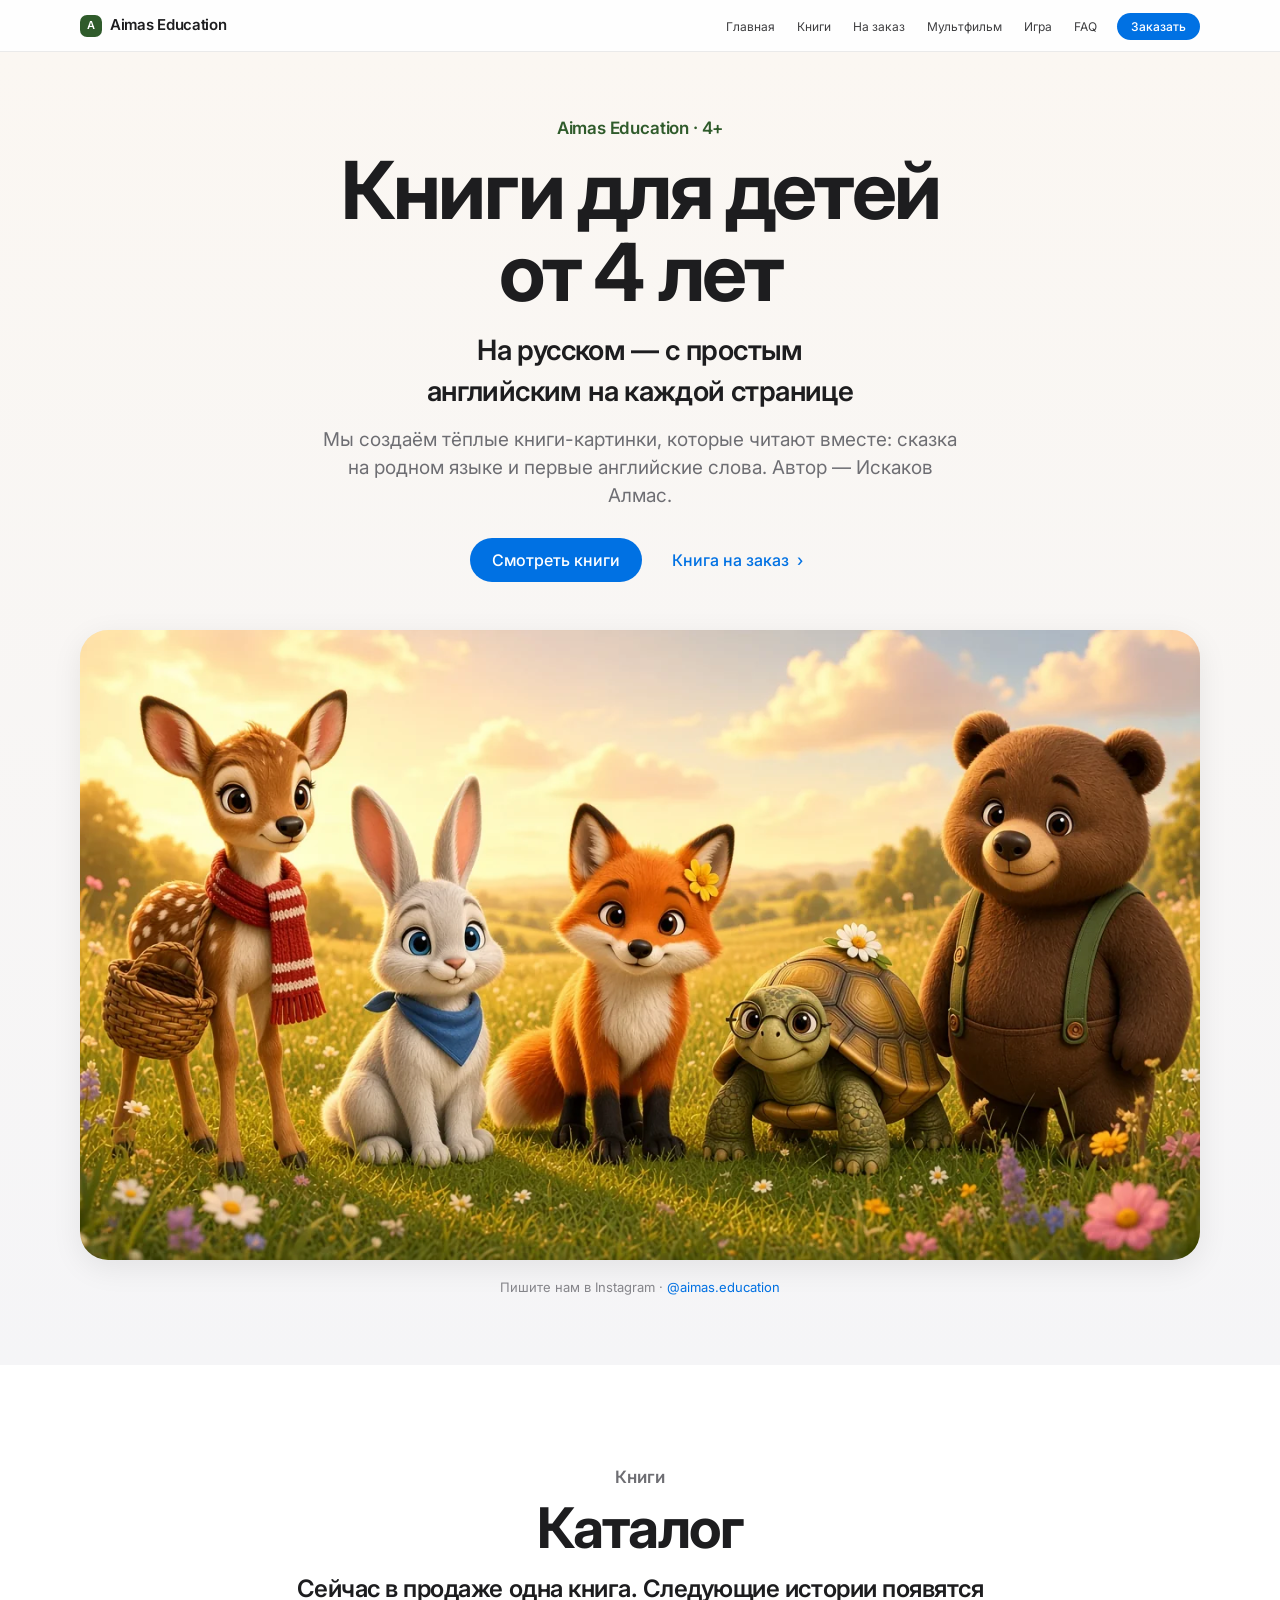
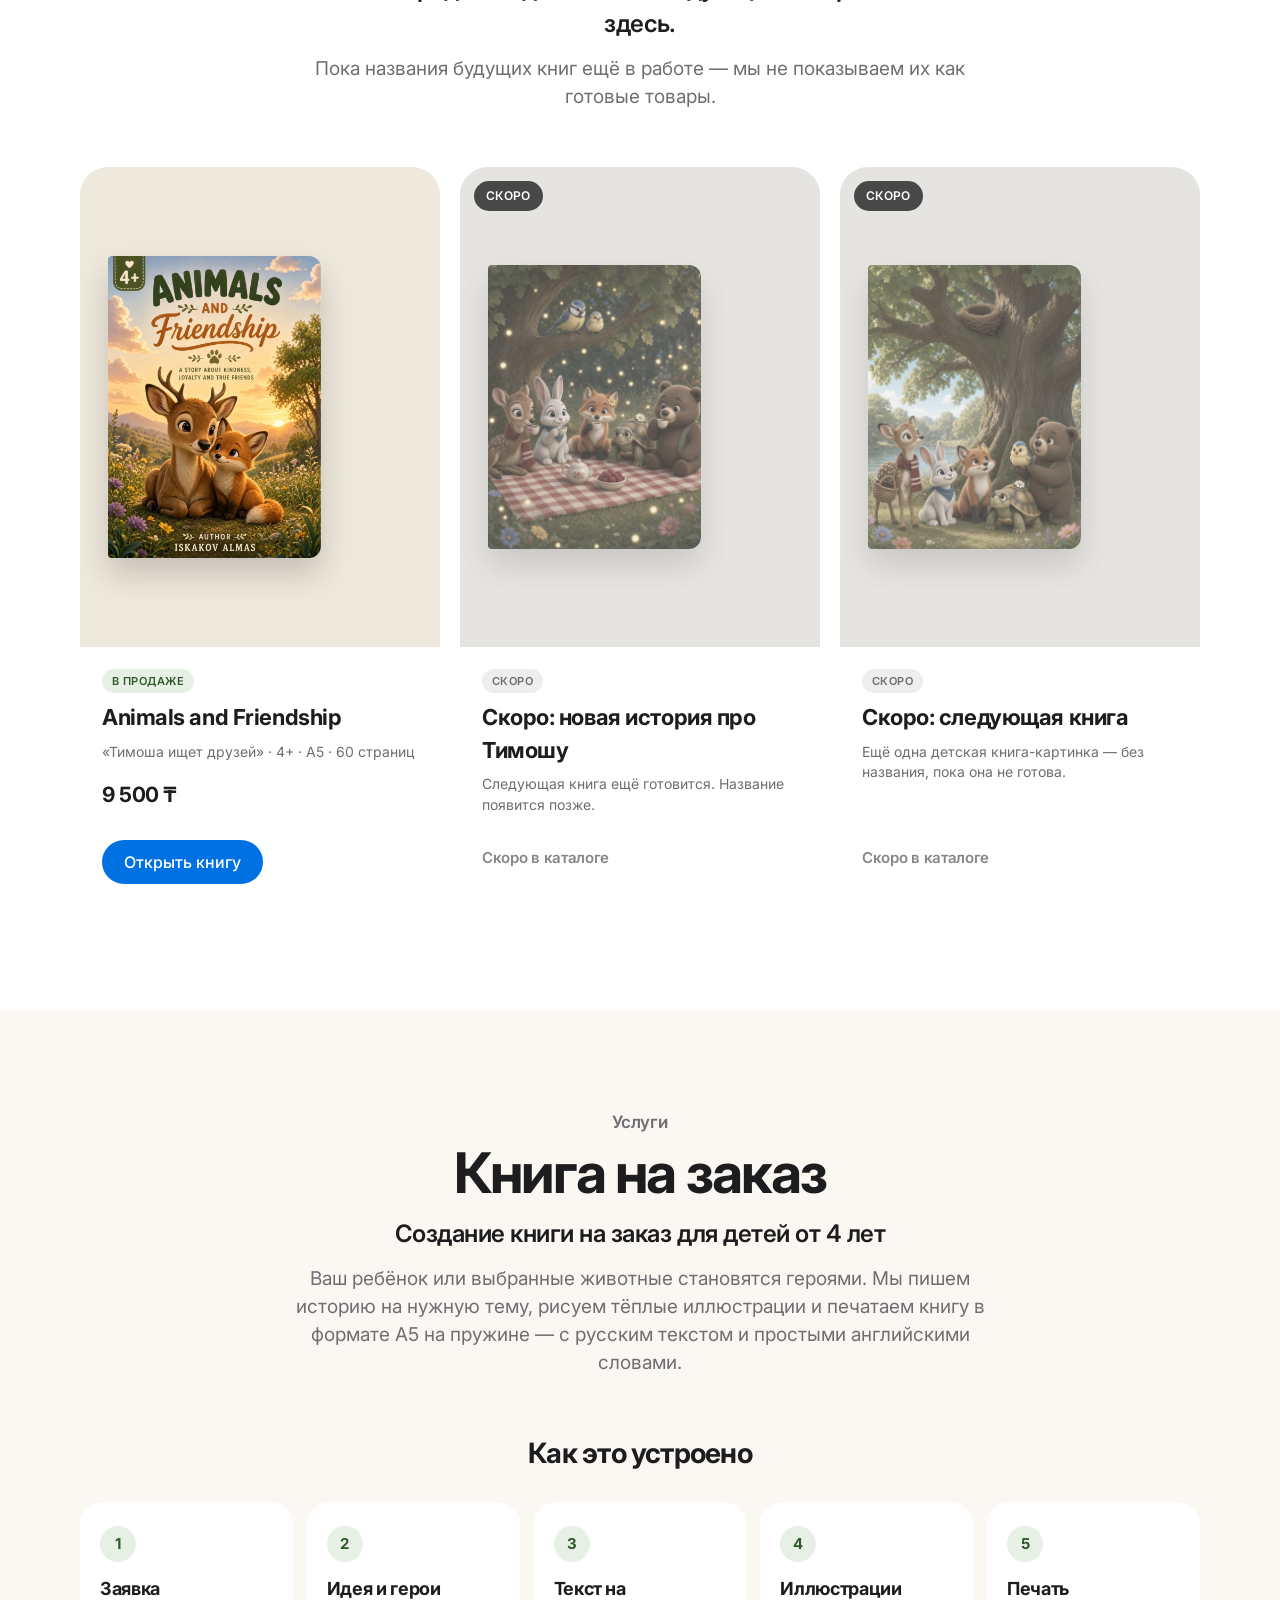
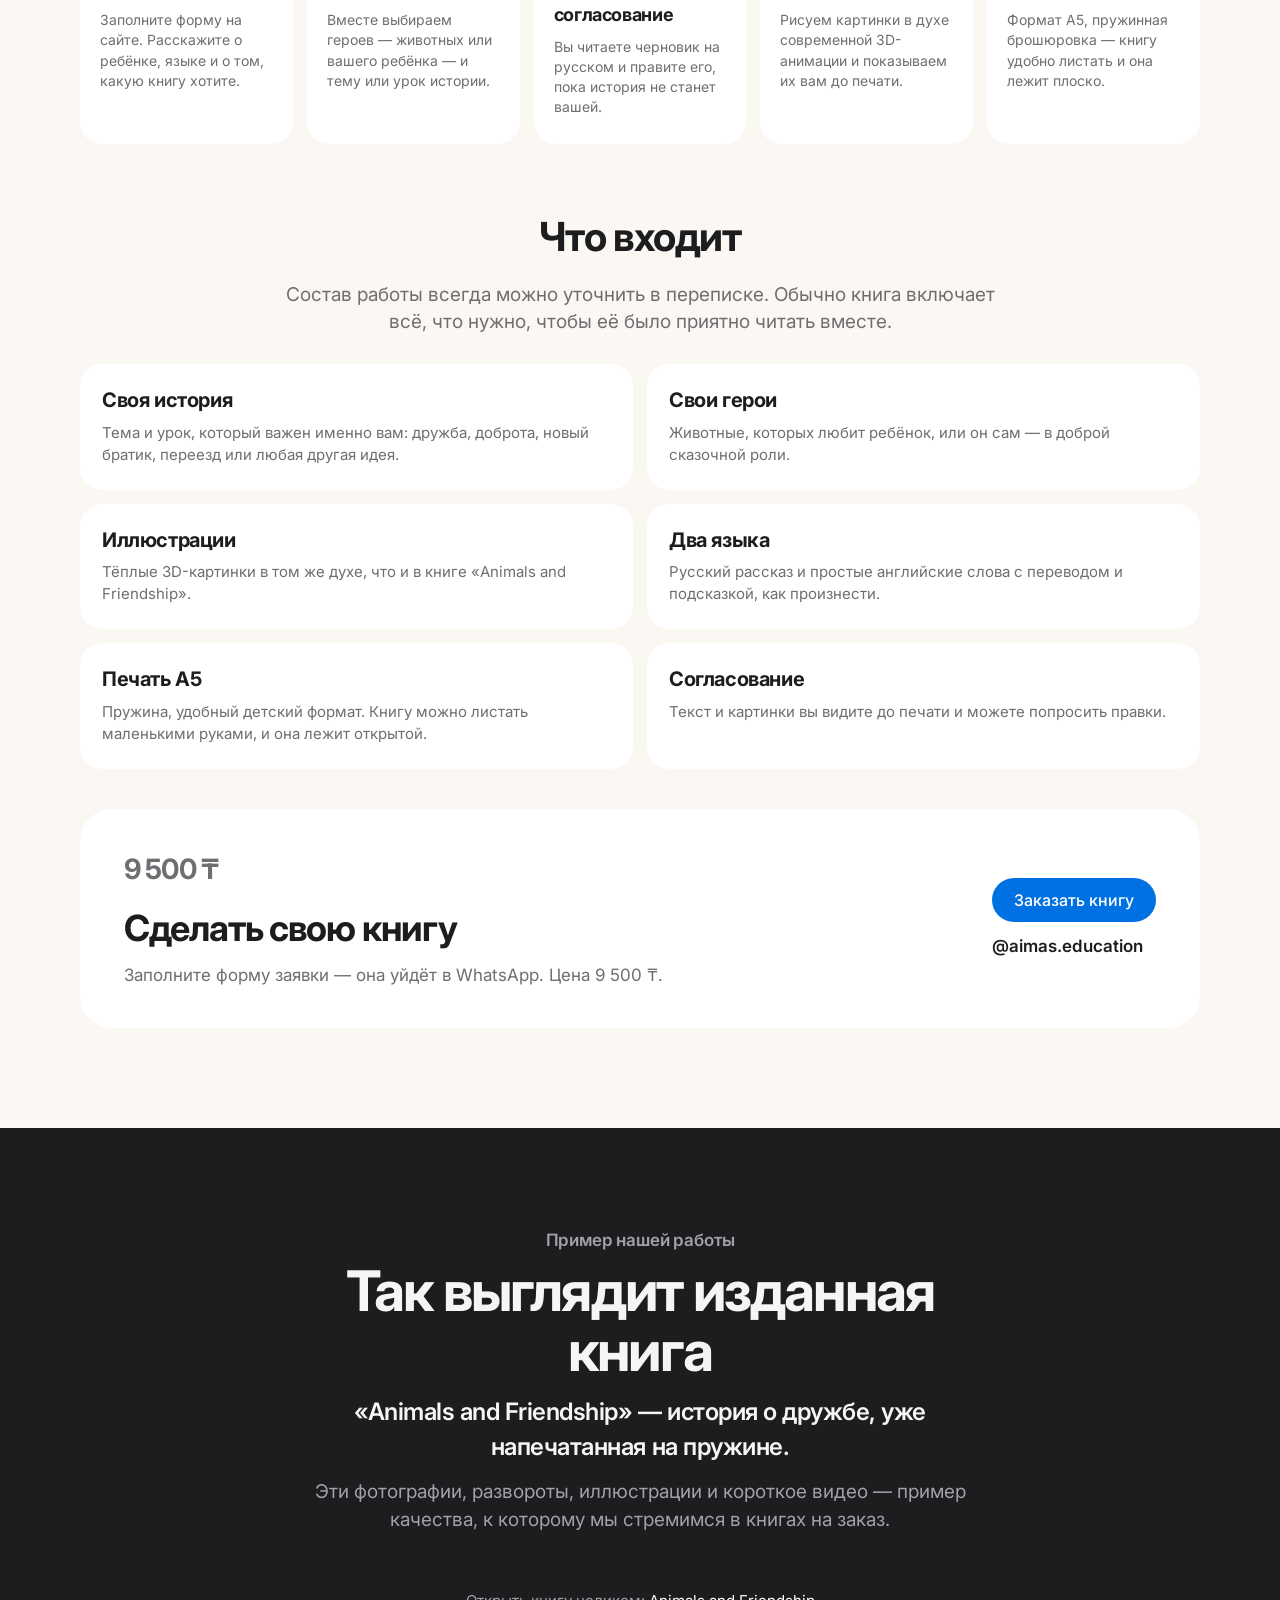
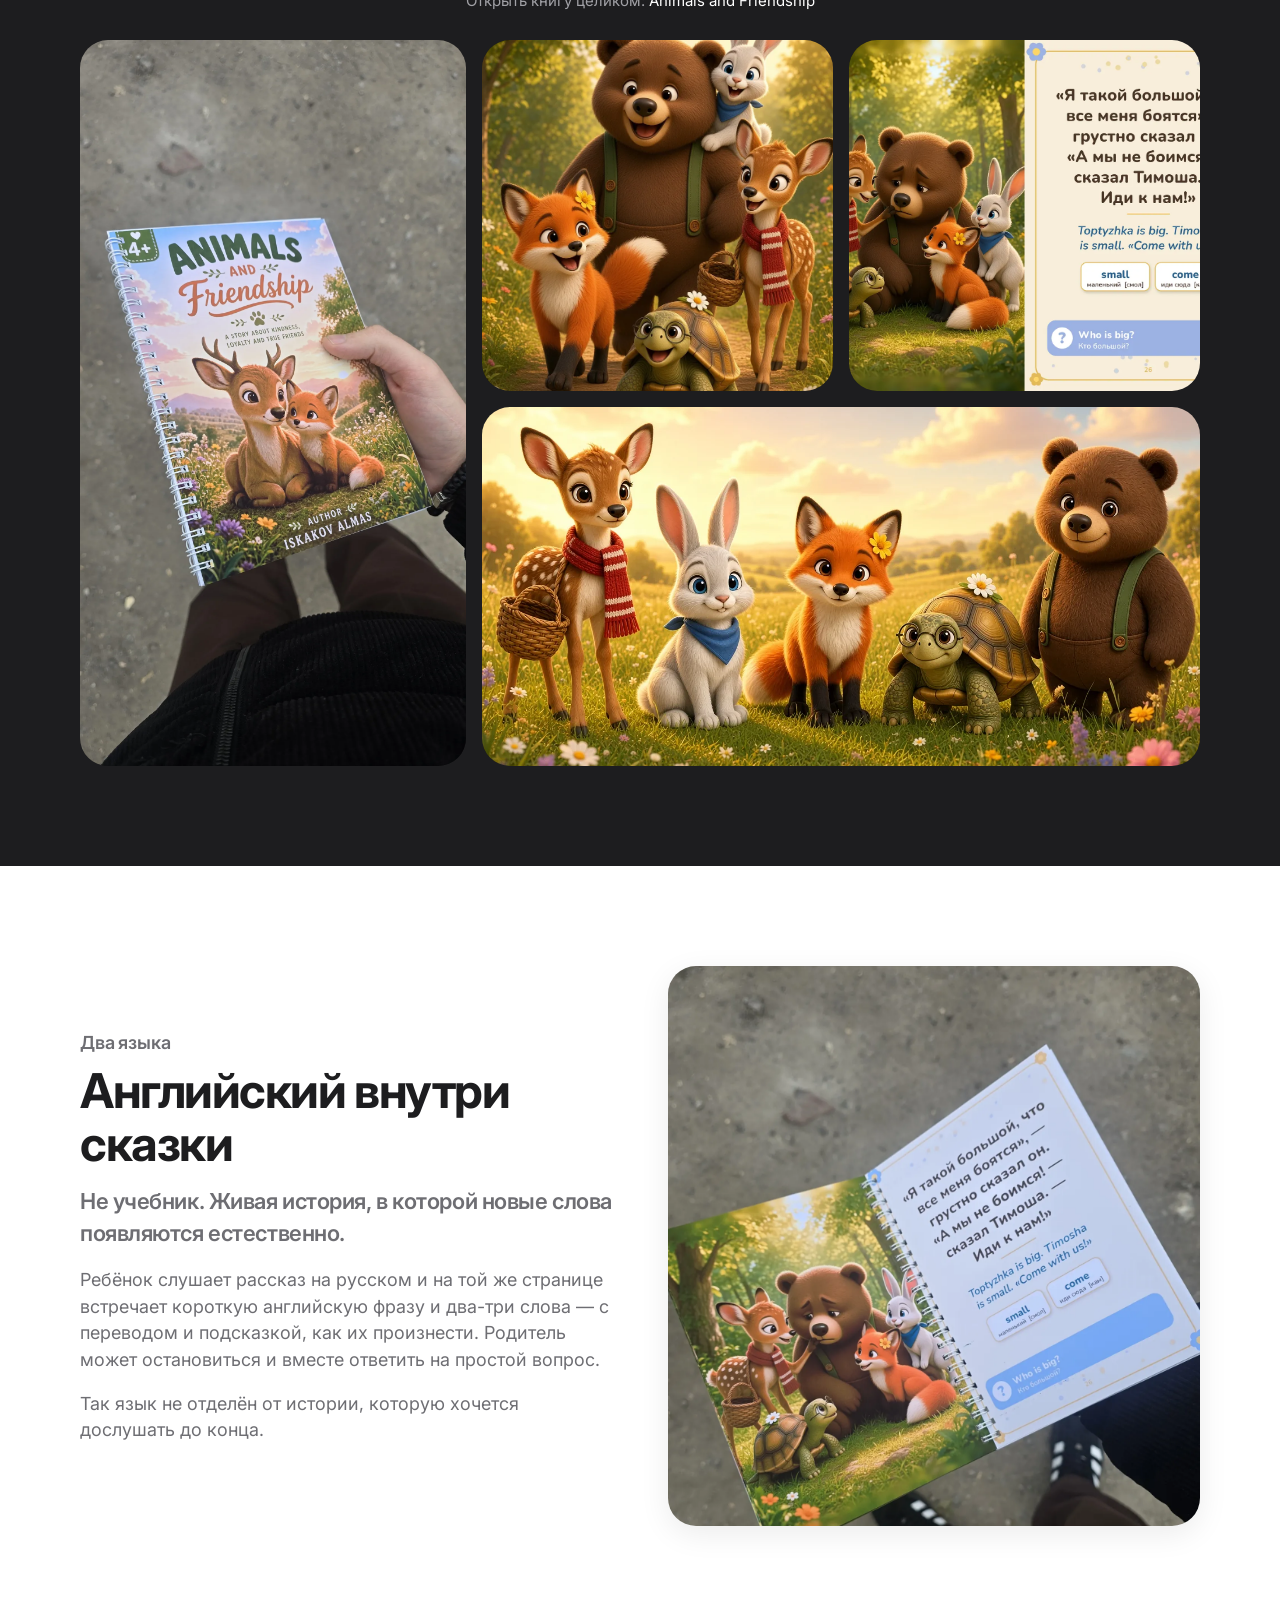
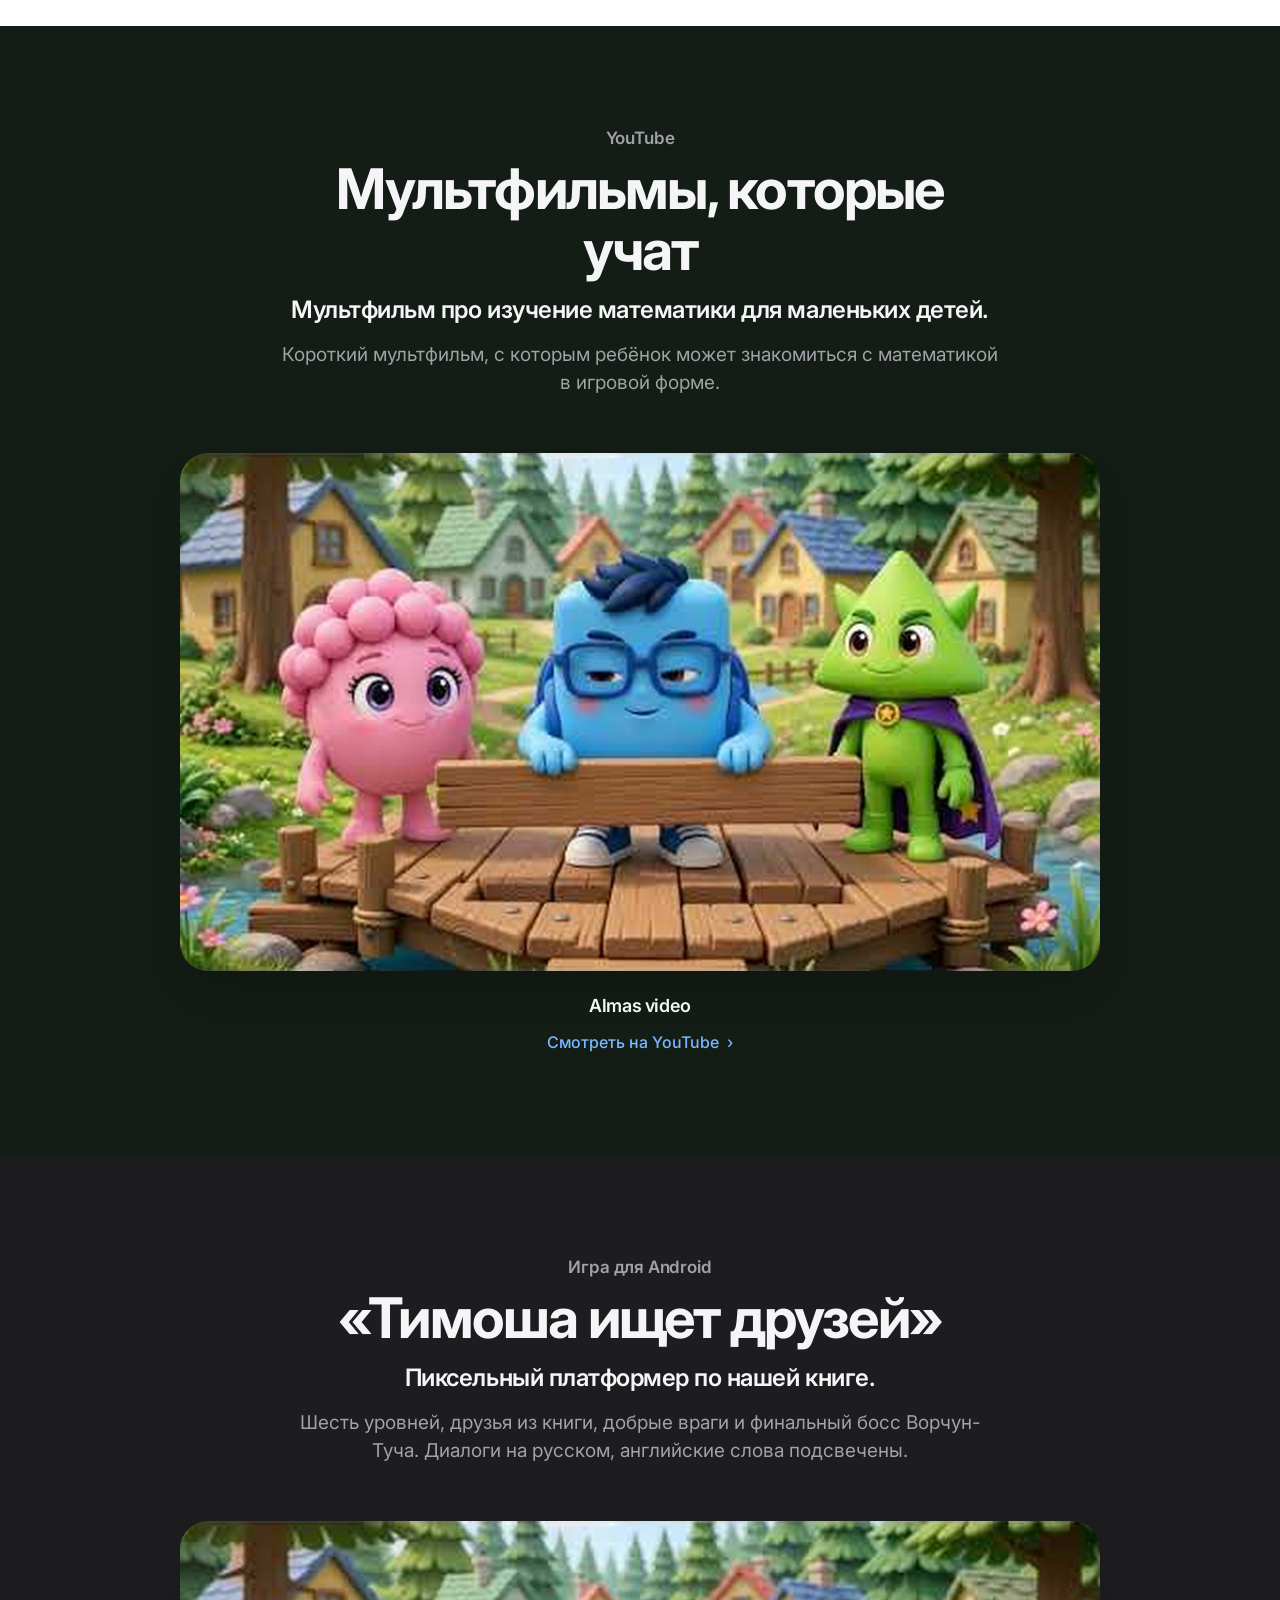
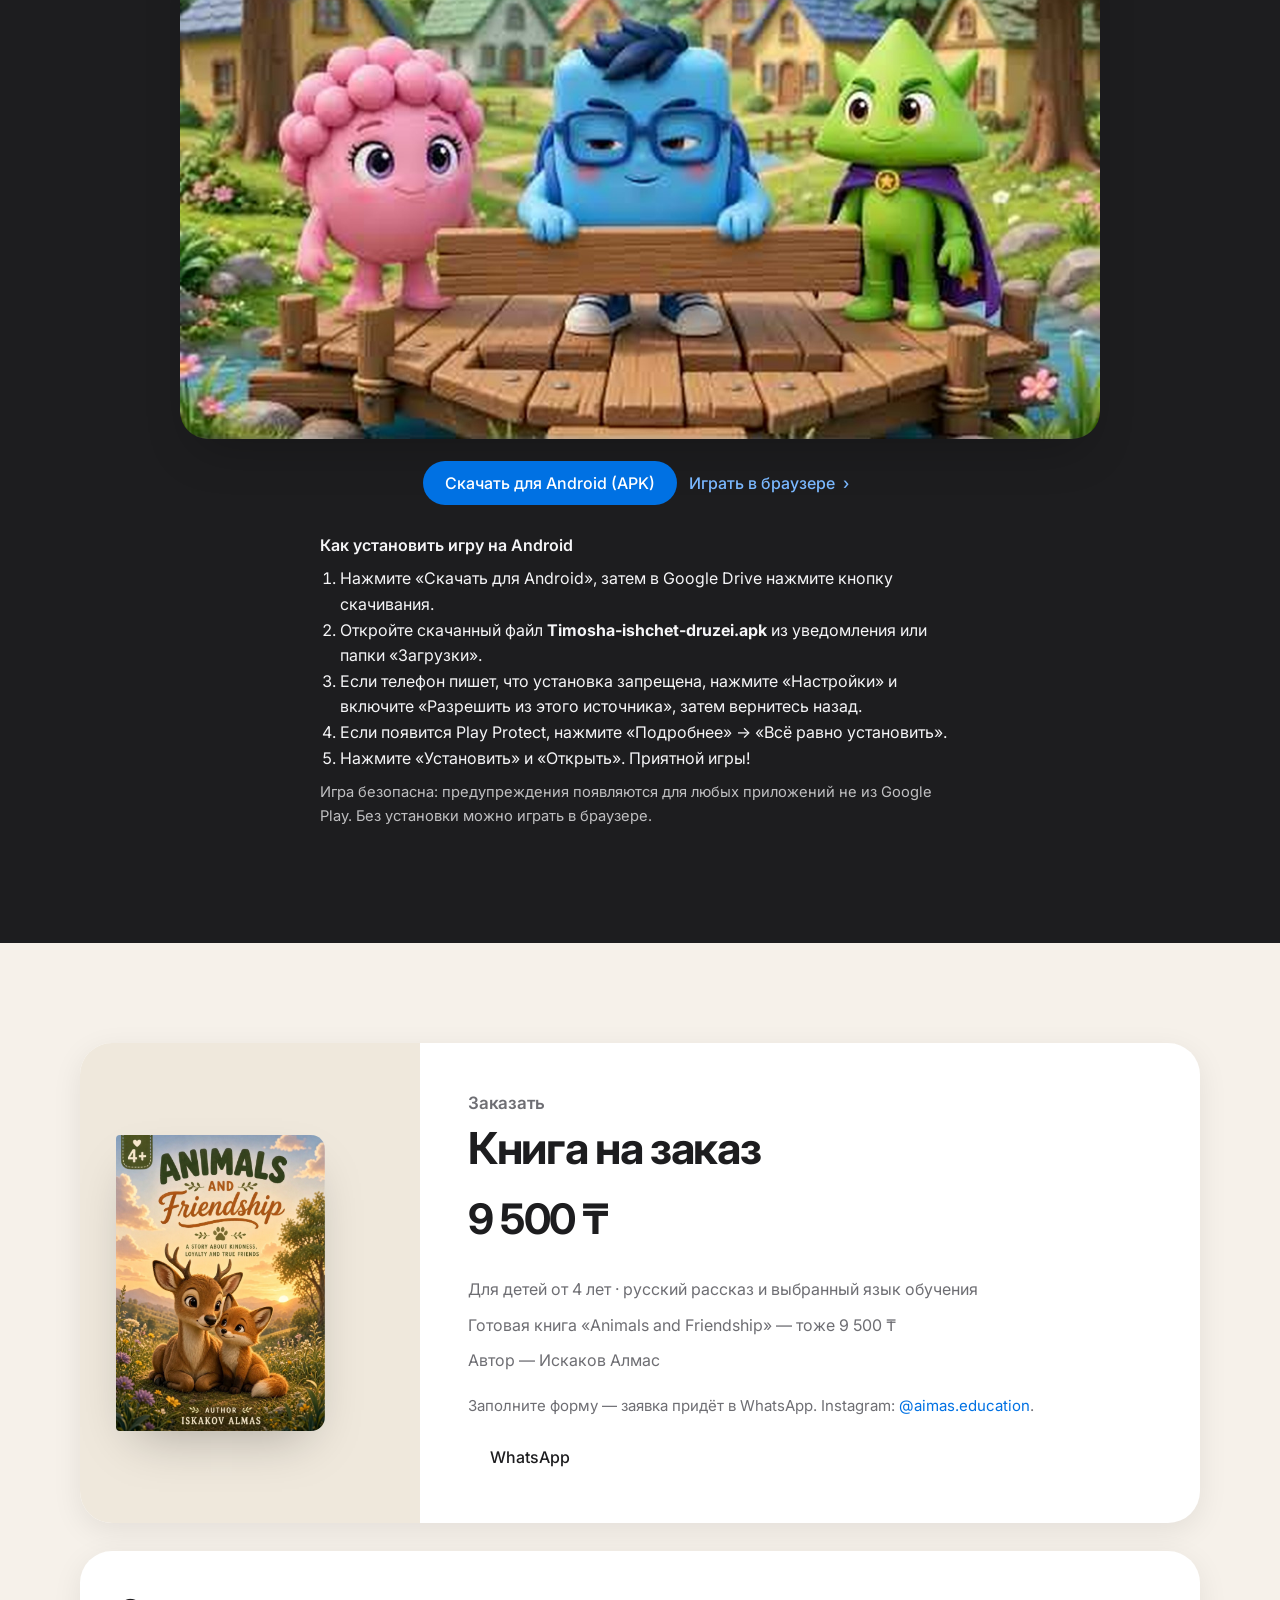
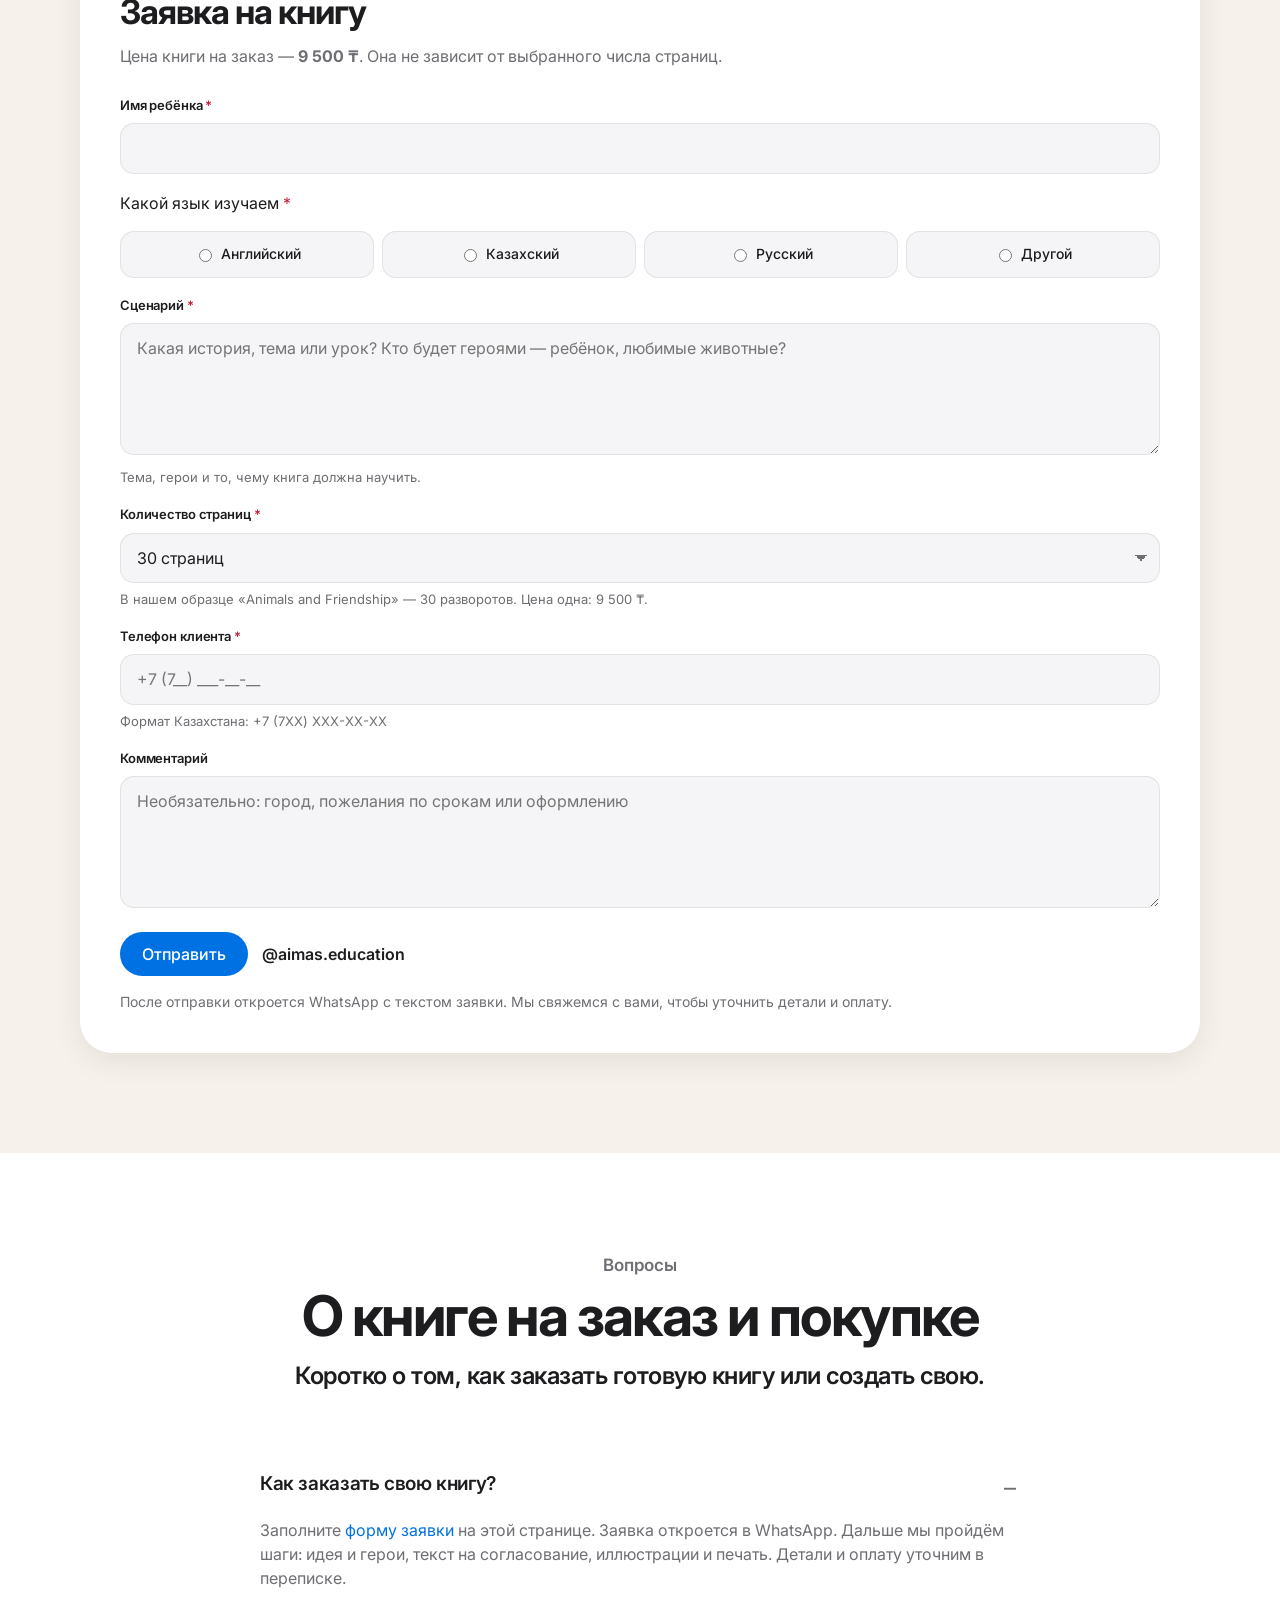
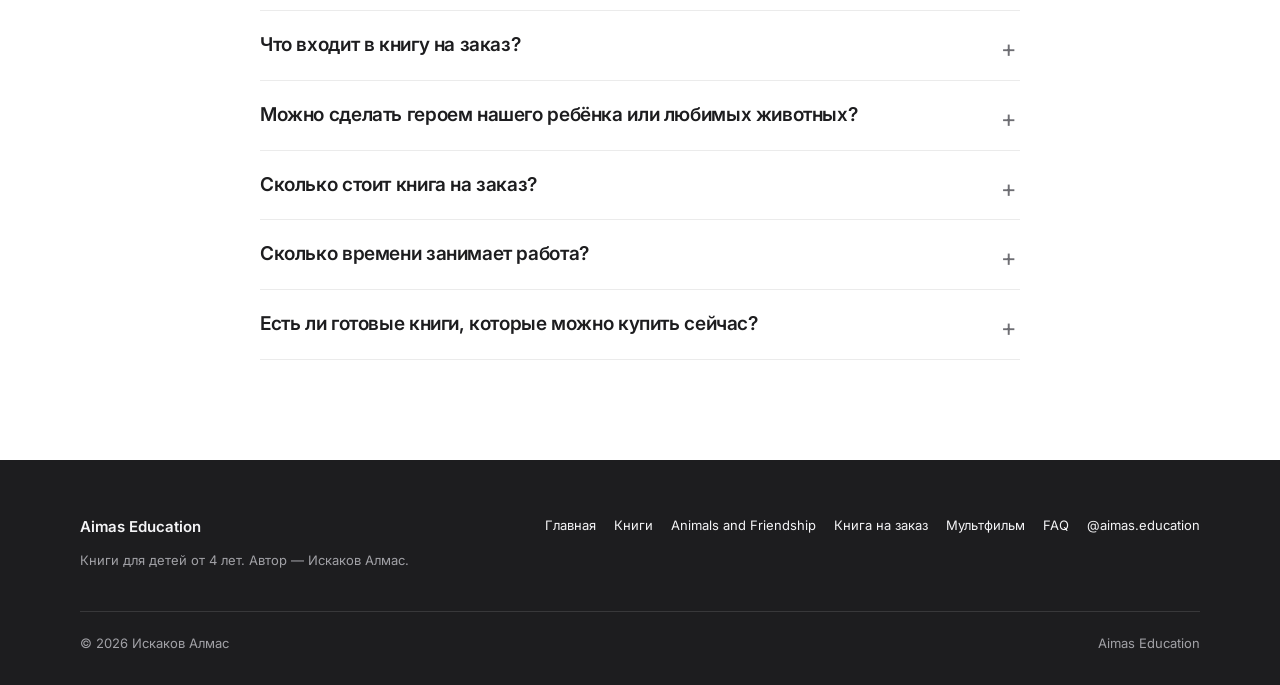
==== commit cd842d57: "Add game trailer video" ====
--- a/index.html
+++ b/index.html
@@ -307,7 +307,9 @@
           <p class="subhead">Пиксельный платформер по нашей книге.</p>
           <p class="body">Шесть уровней, друзья из книги, добрые враги и финальный босс Ворчун-Туча. Диалоги на русском, английские слова подсвечены.</p>
         </header>
-        <div class="yt-frame reveal" style="aspect-ratio:auto"><img src="assets/img/game-shot.png" alt="Скриншот игры «Тимоша ищет друзей»" style="width:100%;display:block;border-radius:inherit" loading="lazy"></div>
+        <div class="yt-frame reveal">
+          <iframe src="https://www.youtube-nocookie.com/embed/MroiE_nVbmM" title="Тимоша ищет друзей — трейлер" allow="accelerometer; autoplay; clipboard-write; encrypted-media; gyroscope; picture-in-picture; web-share" allowfullscreen loading="lazy" referrerpolicy="strict-origin-when-cross-origin"></iframe>
+        </div>
         <div class="yt-under reveal">
           <a class="btn btn-primary" href="https://drive.google.com/file/d/1QD1e9pm8_IoqeyAMNj7G2drjmKTB4PPg/view?usp=sharing" target="_blank" rel="noopener noreferrer">Скачать для Android (APK)</a>
           <a class="btn btn-ghost" href="https://revelioss.github.io/timosha-game/" target="_blank" rel="noopener noreferrer">Играть в браузере</a>
